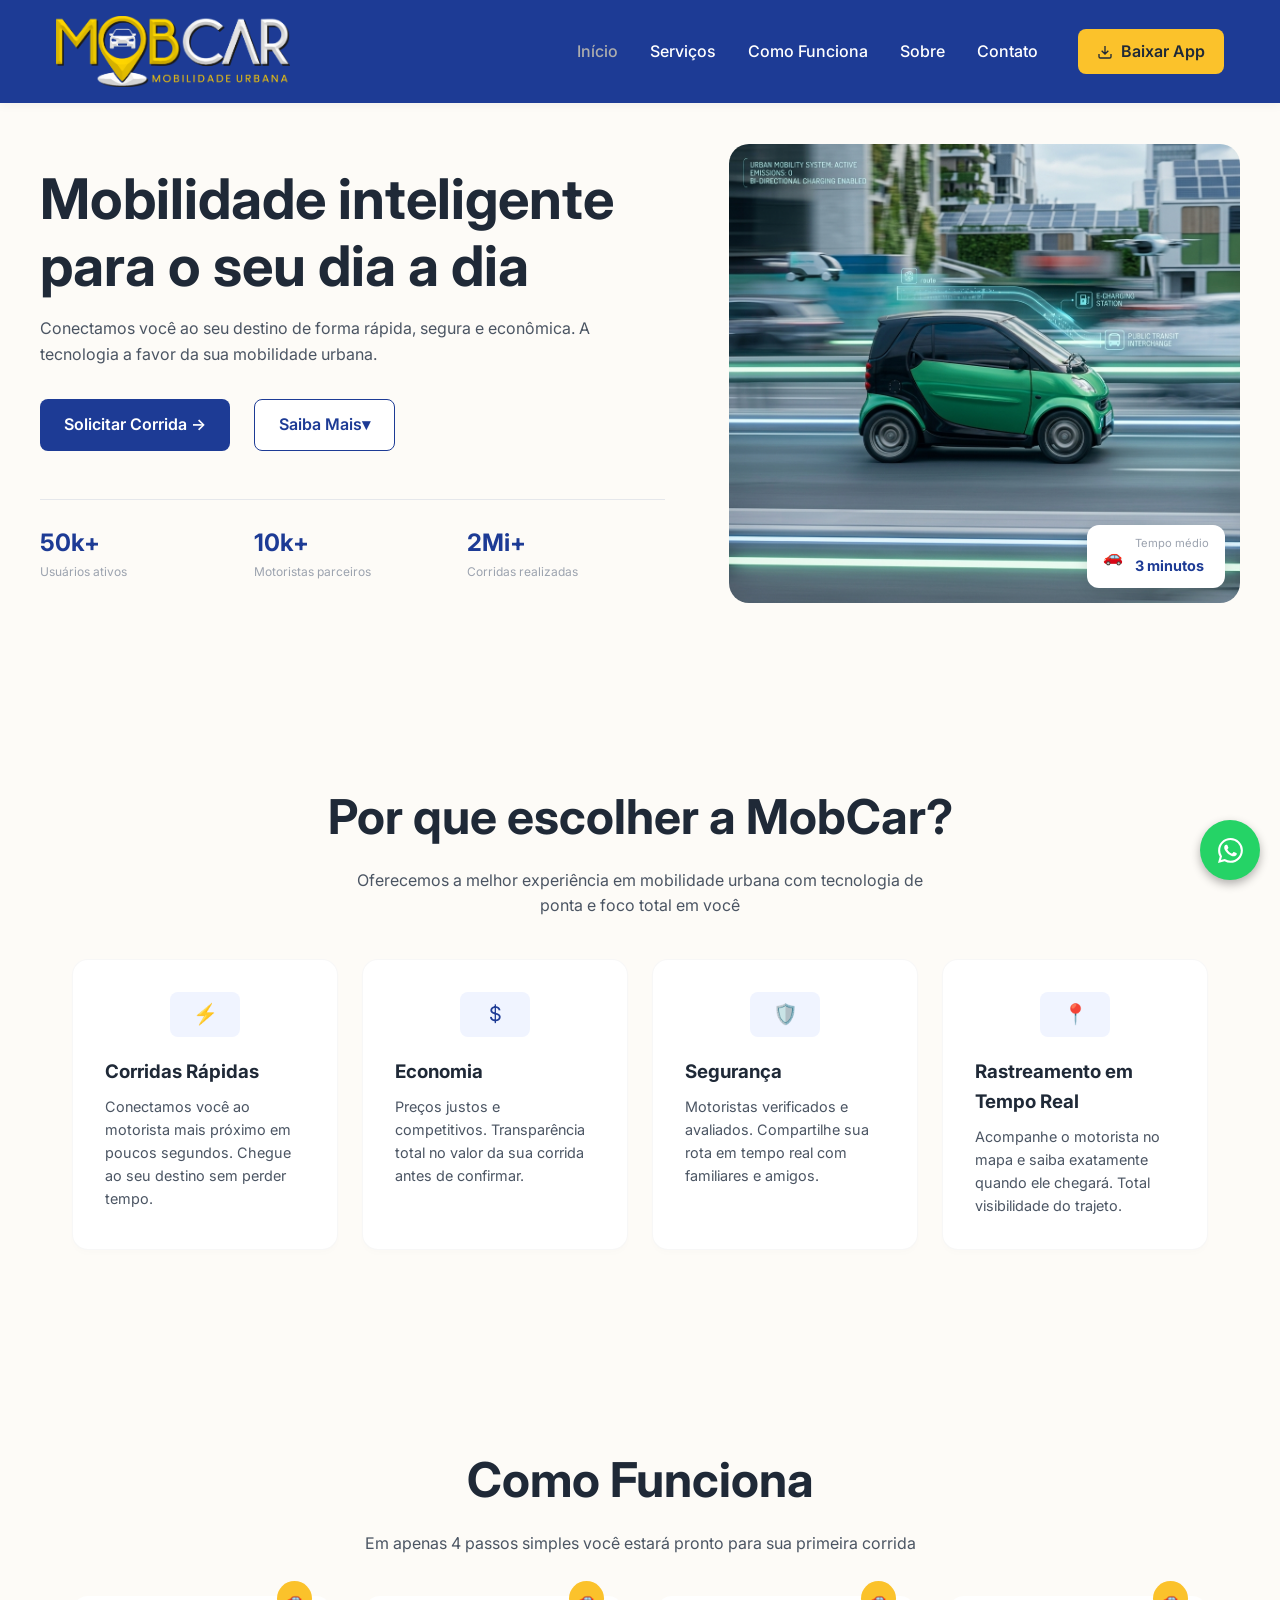
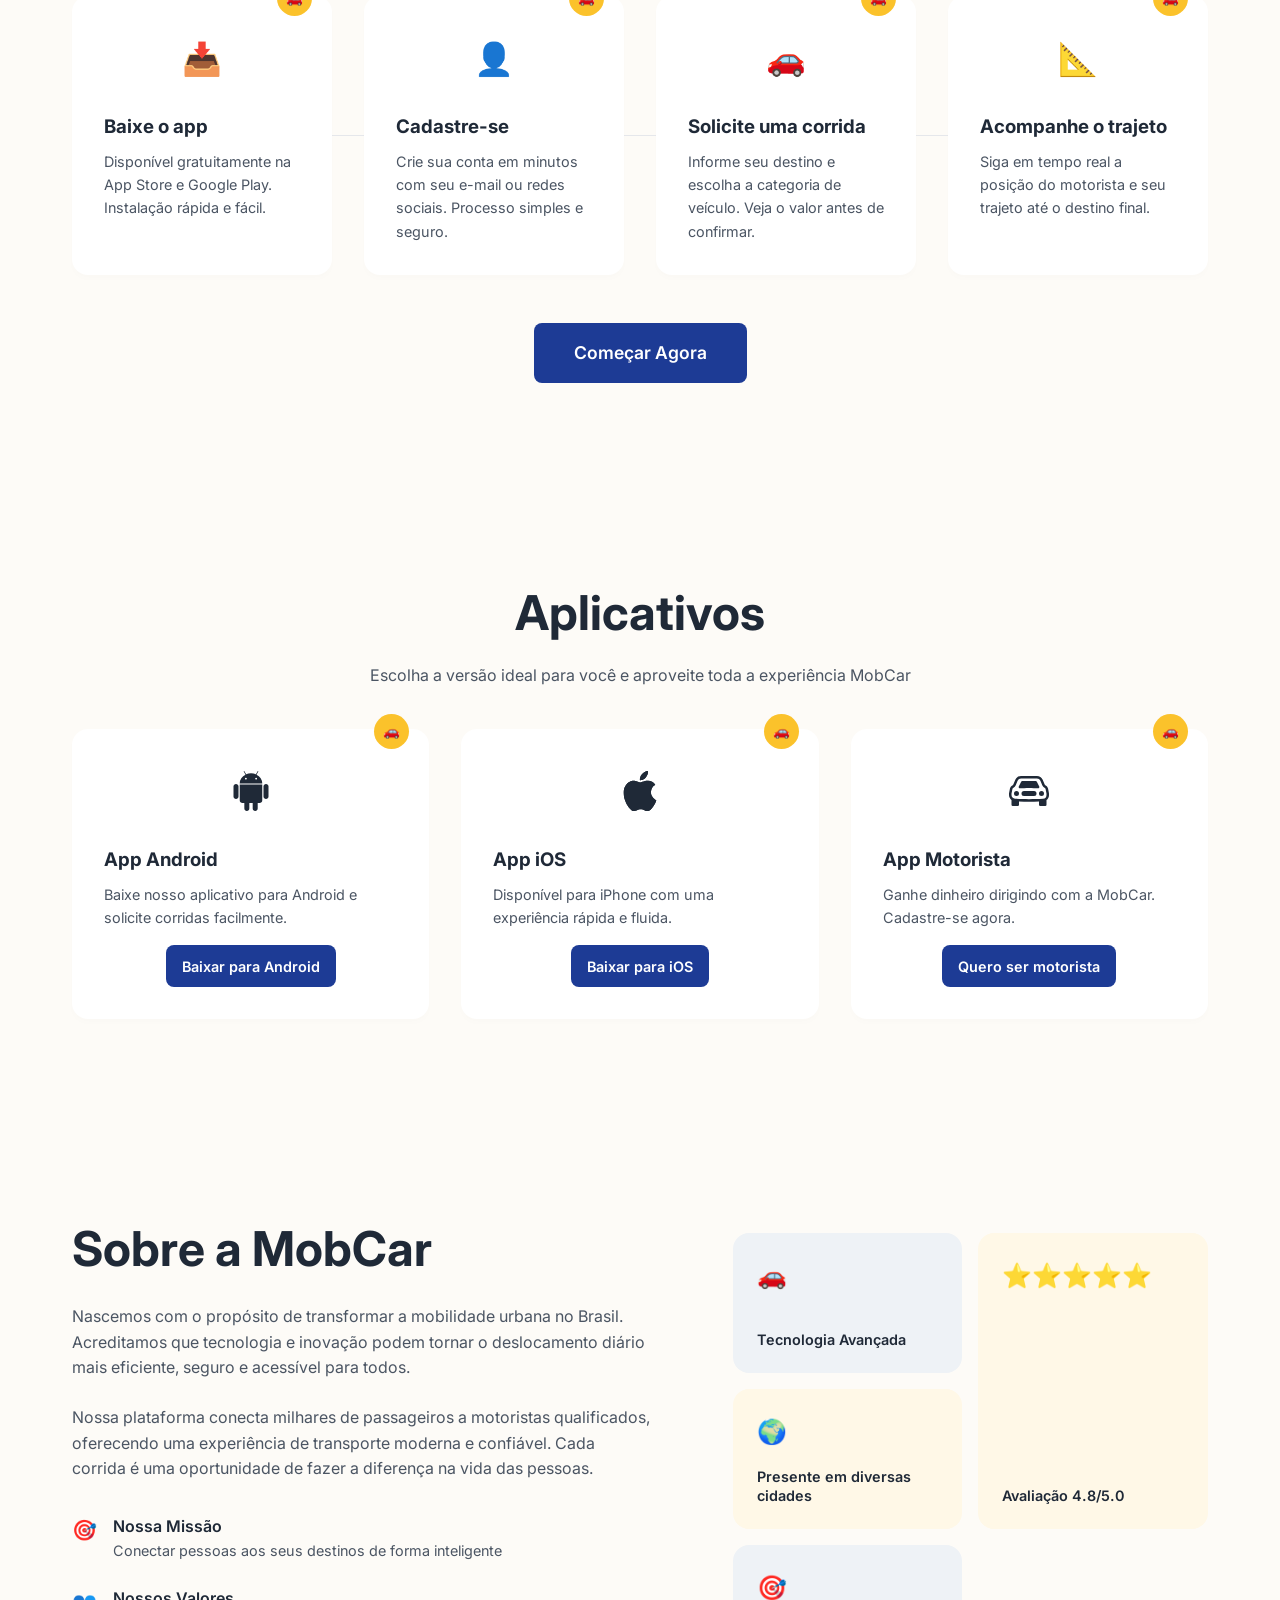
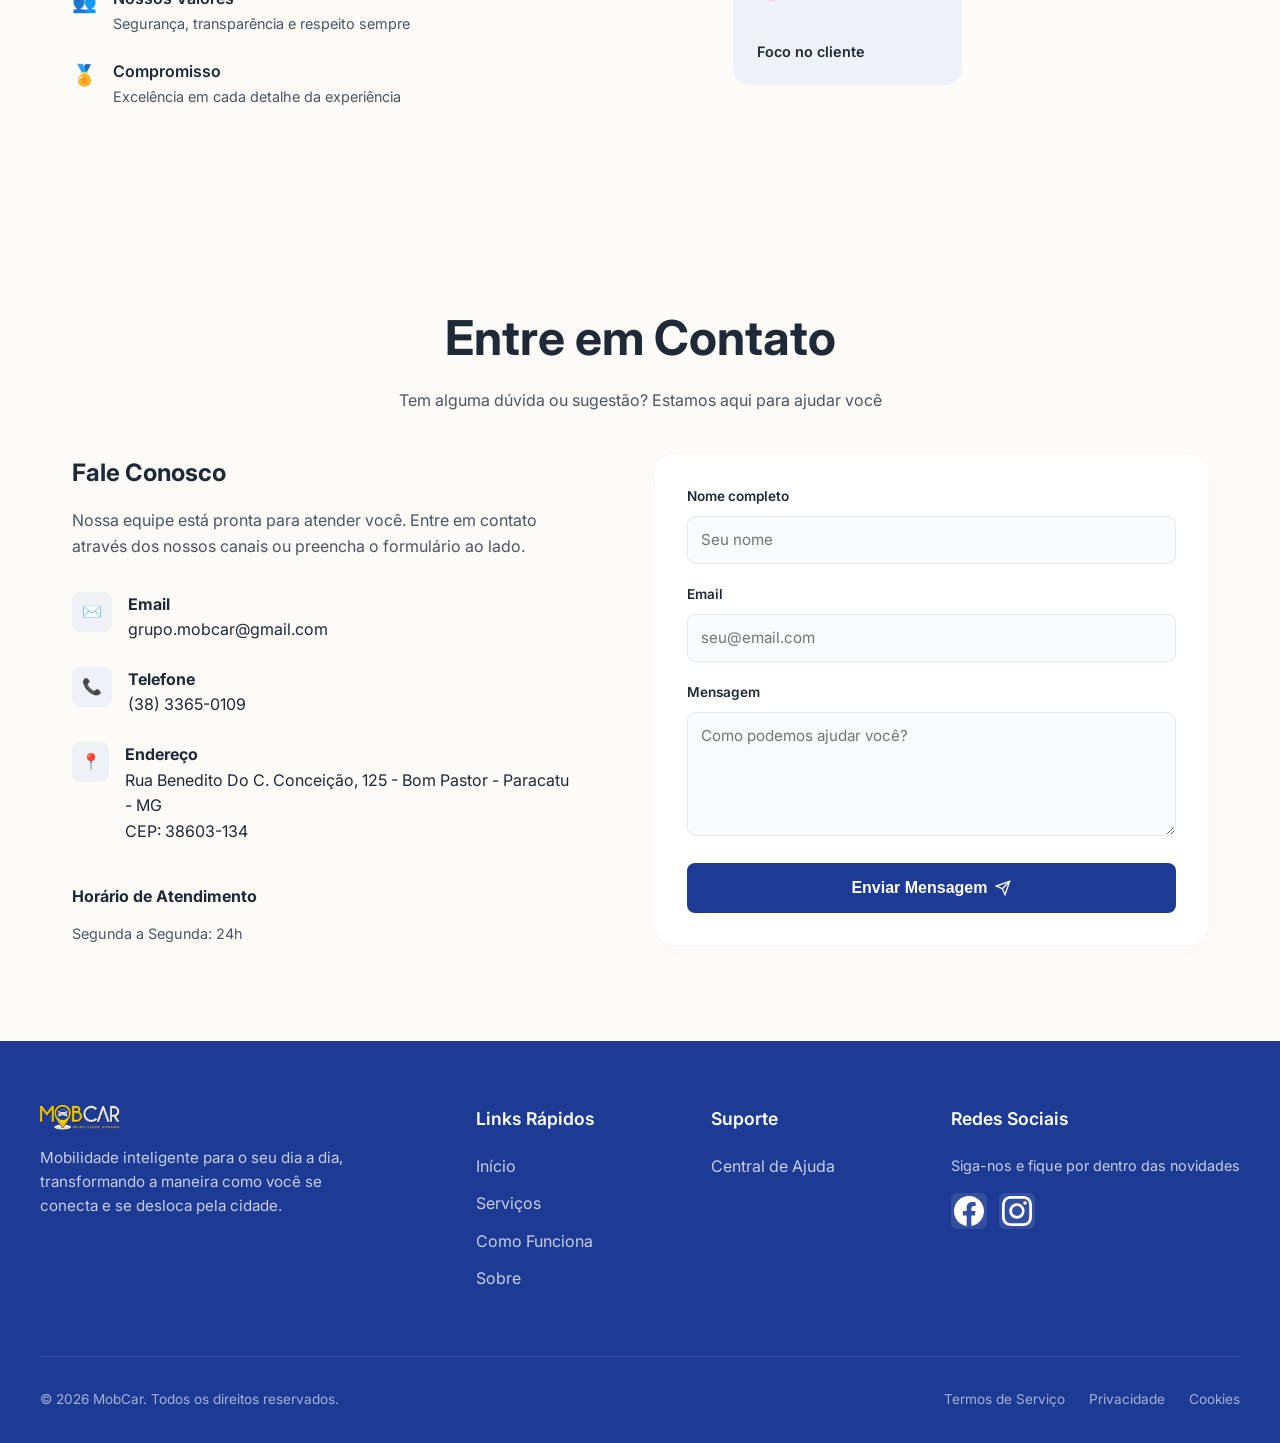
==== index.html @ 493b6944 "Atualização do site" ====
<!DOCTYPE html>
<html lang="pt-BR">
<head>
    <meta charset="UTF-8">
    <meta name="viewport" content="width=device-width, initial-scale=1.0">
    <title>MobCar - Mobilidade Inteligente</title>
    <link rel="preconnect" href="https://fonts.googleapis.com">
    <link rel="preconnect" href="https://fonts.gstatic.com" crossorigin>
    <link href="https://fonts.googleapis.com/css2?family=Inter:wght@400;500;600;700&display=swap" rel="stylesheet">
    <link rel="stylesheet" href="css/style.css">
</head>
<body>

    <header class="cabecalho-principal">
        <div class="container-cabecalho">
            <div class="logotipo">
               <img class="mobcar" src="imagens/logo-mobcar.png.png" alt="logo-mobcar">
            </div>
            
            <button class="botao-menu" aria-label="Abrir menu">
                <span class="barra"></span>
                <span class="barra"></span>
                <span class="barra"></span>
            </button>

            <nav class="barra-navegacao">
                <ul class="links-navegacao">
                    <li><a href="#inicio" class="ativo">Início</a></li>
                    <li><a href="#servicos">Serviços</a></li>
                    <li><a href="#como-funciona">Como Funciona</a></li>
                    <li><a href="#sobre">Sobre</a></li>
                    <li><a href="#contato">Contato</a></li>
                </ul>
                <a href="#aplicativos" class="botao-baixar-app">
                    <svg width="16" height="16" viewBox="0 0 24 24" fill="none" stroke="currentColor" stroke-width="2"><path d="M21 15v4a2 2 0 0 1-2 2H5a2 2 0 0 1-2-2v-4M7 10l5 5 5-5M12 15V3"/></svg>
                    Baixar App
                </a>
            </nav>
        </div>
    </header>

    <main>
        <section id="inicio" class="secao-principal">
            <div class="container-principal">
                <div class="conteudo-principal">
                    <h1>Mobilidade inteligente para o seu dia a dia</h1>
                    <p>Conectamos você ao seu destino de forma rápida, segura e econômica. A tecnologia a favor da sua mobilidade urbana.</p>
                    
                    <div class="botoes-principais">
                        <a href="#aplicativos" class="botao-primario">Solicitar Corrida &rarr;</a>
                        <a href="#servicos" class="botao-secundario">Saiba Mais <span class="seta-baixo"></span></a>
                    </div>

                    <div class="estatisticas-principais">
                        <div class="item-estatistica">
                            <h3>50k+</h3>
                            <p>Usuários ativos</p>
                        </div>
                        <div class="item-estatistica">
                            <h3>10k+</h3>
                            <p>Motoristas parceiros</p>
                        </div>
                        <div class="item-estatistica">
                            <h3>2Mi+</h3>
                            <p>Corridas realizadas</p>
                        </div>
                    </div>
                </div>
                
                <div class="container-imagem-principal">
                    <img src="imagens/FotoCarro.jpg.png" alt="Carro elétrico compacto MobCar em movimento" class="imagem-principal">
                    <div class="placa-flutuante">
                        <span class="icone-placa">🚗</span>
                        <div>
                            <span class="titulo-placa">Tempo médio</span>
                            <span class="valor-placa">3 minutos</span>
                        </div>
                    </div>
                </div>
            </div>
        </section>

        <section id="servicos" class="secao-vantagens">
            <div class="cabecalho-secao">
                <h2>Por que escolher a MobCar?</h2>
                <p>Oferecemos a melhor experiência em mobilidade urbana com tecnologia de ponta e foco total em você</p>
            </div>

            <div class="grade-vantagens">
                <div class="cartao-vantagem">
                    <div class="icone-cartao icone-azul">⚡</div>
                    <h3>Corridas Rápidas</h3>
                    <p>Conectamos você ao motorista mais próximo em poucos segundos. Chegue ao seu destino sem perder tempo.</p>
                </div>
                <div class="cartao-vantagem">
                    <div class="icone-cartao icone-azul">$</div>
                    <h3>Economia</h3>
                    <p>Preços justos e competitivos. Transparência total no valor da sua corrida antes de confirmar.</p>
                </div>
                <div class="cartao-vantagem">
                    <div class="icone-cartao icone-azul">🛡️</div>
                    <h3>Segurança</h3>
                    <p>Motoristas verificados e avaliados. Compartilhe sua rota em tempo real com familiares e amigos.</p>
                </div>
                <div class="cartao-vantagem">
                    <div class="icone-cartao icone-azul">📍</div>
                    <h3>Rastreamento em Tempo Real</h3>
                    <p>Acompanhe o motorista no mapa e saiba exatamente quando ele chegará. Total visibilidade do trajeto.</p>
                </div>
            </div>
        </section>

        <section id="como-funciona" class="secao-passoapasso">
            <div class="cabecalho-secao">
                <h2>Como Funciona</h2>
                <p>Em apenas 4 passos simples você estará pronto para sua primeira corrida</p>
            </div>

            <div class="linha-passos">
                <div class="cartao-passo" data-step="01">
                    <div class="icone-passo">📥</div>
                    <h3>Baixe o app</h3>
                    <p>Disponível gratuitamente na App Store e Google Play. Instalação rápida e fácil.</p>
                </div>
                <div class="cartao-passo" data-step="02">
                    <div class="icone-passo">👤</div>
                    <h3>Cadastre-se</h3>
                    <p>Crie sua conta em minutos com seu e-mail ou redes sociais. Processo simples e seguro.</p>
                </div>
                <div class="cartao-passo" data-step="03">
                    <div class="icone-passo">🚗</div>
                    <h3>Solicite uma corrida</h3>
                    <p>Informe seu destino e escolha a categoria de veículo. Veja o valor antes de confirmar.</p>
                </div>
                <div class="cartao-passo" data-step="04">
                    <div class="icone-passo">📐</div>
                    <h3>Acompanhe o trajeto</h3>
                    <p>Siga em tempo real a posição do motorista e seu trajeto até o destino final.</p>
                </div>
            </div>

            <div class="central-cta">
                <a href="#aplicativos" class="botao-primario cta-grande">Começar Agora</a>
            </div>
        </section>


    <section id="aplicativos" class="secao-passoapasso">
    
        <div class="cabecalho-secao">
           <h2>Aplicativos</h2>
           <p>Escolha a versão ideal para você e aproveite toda a experiência MobCar</p>
        </div>

        <div class="linha-passos">
         <div class="cartao-passo" data-step="01">
           <div class="icone-passo"><svg xmlns="http://www.w3.org/2000/svg" width="40" height="40" fill="currentColor" class="bi bi-android2" viewBox="0 0 16 16">
           <path d="m10.213 1.471.691-1.26q.069-.124-.048-.192-.128-.057-.195.058l-.7 1.27A4.8 4.8 0 0 0 8.005.941q-1.032 0-1.956.404l-.7-1.27Q5.281-.037 5.154.02q-.117.069-.049.193l.691 1.259a4.25 4.25 0 0 0-1.673 1.476A3.7 3.7 0 0 0 3.5 5.02h9q0-1.125-.623-2.072a4.27 4.27 0 0 0-1.664-1.476ZM6.22 3.303a.37.37 0 0 1-.267.11.35.35 0 0 1-.263-.11.37.37 0 0 1-.107-.264.37.37 0 0 1 .107-.265.35.35 0 0 1 .263-.11q.155 0 .267.11a.36.36 0 0 1 .112.265.36.36 0 0 1-.112.264m4.101 0a.35.35 0 0 1-.262.11.37.37 0 0 1-.268-.11.36.36 0 0 1-.112-.264q0-.154.112-.265a.37.37 0 0 1 .268-.11q.155 0 .262.11a.37.37 0 0 1 .107.265q0 .153-.107.264M3.5 11.77q0 .441.311.75.311.306.76.307h.758l.01 2.182q0 .414.292.703a.96.96 0 0 0 .7.288.97.97 0 0 0 .71-.288.95.95 0 0 0 .292-.703v-2.182h1.343v2.182q0 .414.292.703a.97.97 0 0 0 .71.288.97.97 0 0 0 .71-.288.95.95 0 0 0 .292-.703v-2.182h.76q.436 0 .749-.308.31-.307.311-.75V5.365h-9zm10.495-6.587a.98.98 0 0 0-.702.278.9.9 0 0 0-.293.685v4.063q0 .406.293.69a.97.97 0 0 0 .702.284q.42 0 .712-.284a.92.92 0 0 0 .293-.69V6.146a.9.9 0 0 0-.293-.685 1 1 0 0 0-.712-.278m-12.702.283a1 1 0 0 1 .712-.283q.41 0 .702.283a.9.9 0 0 1 .293.68v4.063a.93.93 0 0 1-.288.69.97.97 0 0 1-.707.284 1 1 0 0 1-.712-.284.92.92 0 0 1-.293-.69V6.146q0-.396.293-.68"/>
           </svg></div>
           <h3>App Android</h3>
           <p>Baixe nosso aplicativo para Android e solicite corridas facilmente.</p>
           <a href="https://play.google.com/store/apps/details?id=br.com.paracatumobi.passenger.drivermachine&pcampaignid=web_share"  class="botao-app" target="_blank">Baixar para Android</a>
         </div>

         <div class="cartao-passo" data-step="02">
           <div class="icone-passo"><svg xmlns="http://www.w3.org/2000/svg" width="40" height="40" fill="currentColor" class="bi bi-apple" viewBox="0 0 16 16">
           <path d="M11.182.008C11.148-.03 9.923.023 8.857 1.18c-1.066 1.156-.902 2.482-.878 2.516s1.52.087 2.475-1.258.762-2.391.728-2.43m3.314 11.733c-.048-.096-2.325-1.234-2.113-3.422s1.675-2.789 1.698-2.854-.597-.79-1.254-1.157a3.7 3.7 0 0 0-1.563-.434c-.108-.003-.483-.095-1.254.116-.508.139-1.653.589-1.968.607-.316.018-1.256-.522-2.267-.665-.647-.125-1.333.131-1.824.328-.49.196-1.422.754-2.074 2.237-.652 1.482-.311 3.83-.067 4.56s.625 1.924 1.273 2.796c.576.984 1.34 1.667 1.659 1.899s1.219.386 1.843.067c.502-.308 1.408-.485 1.766-.472.357.013 1.061.154 1.782.539.571.197 1.111.115 1.652-.105.541-.221 1.324-1.059 2.238-2.758q.52-1.185.473-1.282"/>
           <path d="M11.182.008C11.148-.03 9.923.023 8.857 1.18c-1.066 1.156-.902 2.482-.878 2.516s1.52.087 2.475-1.258.762-2.391.728-2.43m3.314 11.733c-.048-.096-2.325-1.234-2.113-3.422s1.675-2.789 1.698-2.854-.597-.79-1.254-1.157a3.7 3.7 0 0 0-1.563-.434c-.108-.003-.483-.095-1.254.116-.508.139-1.653.589-1.968.607-.316.018-1.256-.522-2.267-.665-.647-.125-1.333.131-1.824.328-.49.196-1.422.754-2.074 2.237-.652 1.482-.311 3.83-.067 4.56s.625 1.924 1.273 2.796c.576.984 1.34 1.667 1.659 1.899s1.219.386 1.843.067c.502-.308 1.408-.485 1.766-.472.357.013 1.061.154 1.782.539.571.197 1.111.115 1.652-.105.541-.221 1.324-1.059 2.238-2.758q.52-1.185.473-1.282"/>
           </svg></div>
           <h3>App iOS</h3>
           <p>Disponível para iPhone com uma experiência rápida e fluida.</p>
           <a href="https://apps.apple.com/br/app/mobcar-passageiro/id1669278297" class="botao-app" target="_blank">Baixar para iOS</a>
         </div>

         <div class="cartao-passo" data-step="03">
            <div class="icone-passo"><svg xmlns="http://www.w3.org/2000/svg" width="40" height="40" fill="currentColor" class="bi bi-car-front" viewBox="0 0 16 16">
  <path d="M4 9a1 1 0 1 1-2 0 1 1 0 0 1 2 0m10 0a1 1 0 1 1-2 0 1 1 0 0 1 2 0M6 8a1 1 0 0 0 0 2h4a1 1 0 1 0 0-2zM4.862 4.276 3.906 6.19a.51.51 0 0 0 .497.731c.91-.073 2.35-.17 3.597-.17s2.688.097 3.597.17a.51.51 0 0 0 .497-.731l-.956-1.913A.5.5 0 0 0 10.691 4H5.309a.5.5 0 0 0-.447.276"/>
  <path d="M2.52 3.515A2.5 2.5 0 0 1 4.82 2h6.362c1 0 1.904.596 2.298 1.515l.792 1.848c.075.175.21.319.38.404.5.25.855.715.965 1.262l.335 1.679q.05.242.049.49v.413c0 .814-.39 1.543-1 1.997V13.5a.5.5 0 0 1-.5.5h-2a.5.5 0 0 1-.5-.5v-1.338c-1.292.048-2.745.088-4 .088s-2.708-.04-4-.088V13.5a.5.5 0 0 1-.5.5h-2a.5.5 0 0 1-.5-.5v-1.892c-.61-.454-1-1.183-1-1.997v-.413a2.5 2.5 0 0 1 .049-.49l.335-1.68c.11-.546.465-1.012.964-1.261a.8.8 0 0 0 .381-.404l.792-1.848ZM4.82 3a1.5 1.5 0 0 0-1.379.91l-.792 1.847a1.8 1.8 0 0 1-.853.904.8.8 0 0 0-.43.564L1.03 8.904a1.5 1.5 0 0 0-.03.294v.413c0 .796.62 1.448 1.408 1.484 1.555.07 3.786.155 5.592.155s4.037-.084 5.592-.155A1.48 1.48 0 0 0 15 9.611v-.413q0-.148-.03-.294l-.335-1.68a.8.8 0 0 0-.43-.563 1.8 1.8 0 0 1-.853-.904l-.792-1.848A1.5 1.5 0 0 0 11.18 3z"/>
</svg></div>
            <h3>App Motorista</h3>
            <p>Ganhe dinheiro dirigindo com a MobCar. Cadastre-se agora.</p>
            <a href="https://play.google.com/store/apps/details?id=br.com.paracatumobi.taxi.drivermachine&pcampaignid=web_share" class="botao-app" target="_blank">Quero ser motorista</a>
         </div>
        </div>
    </section>


        <section id="sobre" class="secao-sobre">
            <div class="container-sobre">
                <div class="conteudo-sobre">
                    <h2>Sobre a MobCar</h2>
                    <p>Nascemos com o propósito de transformar a mobilidade urbana no Brasil. Acreditamos que tecnologia e inovação podem tornar o deslocamento diário mais eficiente, seguro e acessível para todos.</p>
                    <p>Nossa plataforma conecta milhares de passageiros a motoristas qualificados, oferecendo uma experiência de transporte moderna e confiável. Cada corrida é uma oportunidade de fazer a diferença na vida das pessoas.</p>
                    
                    <div class="pilares-sobre">
                        <div class="item-pilar">
                            <span class="icone-pilar">🎯</span>
                            <div>
                                <h4>Nossa Missão</h4>
                                <p>Conectar pessoas aos seus destinos de forma inteligente</p>
                            </div>
                        </div>
                        <div class="item-pilar">
                            <span class="icone-pilar">👥</span>
                            <div>
                                <h4>Nossos Valores</h4>
                                <p>Segurança, transparência e respeito sempre</p>
                            </div>
                        </div>
                        <div class="item-pilar">
                            <span class="icone-pilar">🏅</span>
                            <div>
                                <h4>Compromisso</h4>
                                <p>Excelência em cada detalhe da experiência</p>
                            </div>
                        </div>
                    </div>
                </div>

                <div class="grade-bento-sobre">
                    <div class="caixa-bento caixa-cinza">
                        <span class="emoji-bento">🚗</span>
                        <p>Tecnologia Avançada</p>
                    </div>
                    <div class="caixa-bento caixa-amarela caixa-alta">
                        <span class="emoji-bento">⭐⭐⭐⭐⭐</span>
                        <p>Avaliação 4.8/5.0</p>
                    </div>
                    <div class="caixa-bento caixa-amarela">
                        <span class="emoji-bento">🌍</span>
                        <p>Presente em diversas cidades</p>
                    </div>
                    <div class="caixa-bento caixa-cinza">
                        <span class="emoji-bento">🎯</span>
                        <p>Foco no cliente</p>
                    </div>
                </div>
            </div>
        </section>

        <section id="contato" class="secao-contato">
            <div class="cabecalho-secao">
                <h2>Entre em Contato</h2>
                <p>Tem alguma dúvida ou sugestão? Estamos aqui para ajudar você</p>
            </div>

            <div class="container-contato">
                <div class="informacoes-contato">
                    <h3>Fale Conosco</h3>
                    <p>Nossa equipe está pronta para atender você. Entre em contato através dos nossos canais ou preencha o formulário ao lado.</p>
                    
                    <ul class="lista-contato">
                        <li>
                            <span class="caixa-icone-contato">✉️</span>
                            <div>
                                <strong>Email</strong>
                                <p>grupo.mobcar@gmail.com</p>
                            </div>
                        </li>
                        <li>
                            <span class="caixa-icone-contato">📞</span>
                            <div>
                                <strong>Telefone</strong>
                                <p>(38) 3365-0109</p>
                            </div>
                        </li>
                        <li>
                            <span class="caixa-icone-contato">📍</span>
                            <div>
                                <strong>Endereço</strong>
                                <p>Rua Benedito Do C. Conceição, 125 - Bom Pastor - Paracatu - MG <br>CEP: 38603-134</p>
                            </div>
                        </li>
                    </ul>

                    <div class="caixa-horario">
                        <h4>Horário de Atendimento</h4>
                        <p>Segunda a Segunda: 24h</p>
                    </div>
                </div>

                <section class="container-formulario-contato">
                    <form target="_blank" id="mobcar-form" class="formulario-contato"
                     action="https://formsubmit.co/matheusfonsecati.s@gmail.com"
                     method="POST">

                        <div class="grupo-formulario">
                            <label for="name">Nome completo</label>
                            <input type="text" id="name" placeholder="Seu nome" required>
                        </div>
                        <div class="grupo-formulario">
                            <label for="email">Email</label>
                            <input type="email" id="email" placeholder="seu@email.com" required>
                        </div>
                        <div class="grupo-formulario">
                            <label for="message">Mensagem</label>
                            <textarea id="message" rows="5" placeholder="Como podemos ajudar você?" required></textarea>
                        </div>
                        <button type="submit" class="botao-enviar">
                            Enviar Mensagem 
                            <svg width="16" height="16" viewBox="0 0 24 24" fill="none" stroke="currentColor" stroke-width="2"><line x1="22" y1="2" x2="11" y2="13"/><polygon points="22 2 15 22 11 13 2 9 22 2"/></svg>
                        </button>
                    </form>
                </section>
            </div>
             <section> 
                <a href="https://wa.me/553833650109"
                   class="whatsapp-float"
                   target="_blank"
                   aria-label="Falar no WhatsApp">
                  <svg xmlns="http://www.w3.org/2000/svg" width="25" height="25" fill="currentColor" class="bi bi-whatsapp" viewBox="0 0 16 16">
                  <path d="M13.601 2.326A7.85 7.85 0 0 0 7.994 0C3.627 0 .068 3.558.064 7.926c0 1.399.366 2.76 1.057 3.965L0 16l4.204-1.102a7.9 7.9 0 0 0 3.79.965h.004c4.368 0 7.926-3.558 7.93-7.93A7.9 7.9 0 0 0 13.6 2.326zM7.994 14.521a6.6 6.6 0 0 1-3.356-.92l-.24-.144-2.494.654.666-2.433-.156-.251a6.56 6.56 0 0 1-1.007-3.505c0-3.626 2.957-6.584 6.591-6.584a6.56 6.56 0 0 1 4.66 1.931 6.56 6.56 0 0 1 1.928 4.66c-.004 3.639-2.961 6.592-6.592 6.592m3.615-4.934c-.197-.099-1.17-.578-1.353-.646-.182-.065-.315-.099-.445.099-.133.197-.513.646-.627.775-.114.133-.232.148-.43.05-.197-.1-.836-.308-1.592-.985-.59-.525-.985-1.175-1.103-1.372-.114-.198-.011-.304.088-.403.087-.088.197-.232.296-.346.1-.114.133-.198.198-.33.065-.134.034-.248-.015-.347-.05-.099-.445-1.076-.612-1.47-.16-.389-.323-.335-.445-.34-.114-.007-.247-.007-.38-.007a.73.73 0 0 0-.529.247c-.182.198-.691.677-.691 1.654s.71 1.916.81 2.049c.098.133 1.394 2.132 3.383 2.992.47.205.84.326 1.129.418.475.152.904.129 1.246.08.38-.058 1.171-.48 1.338-.943.164-.464.164-.86.114-.943-.049-.084-.182-.133-.38-.232"/>
                  </svg>
                </a>
            </section> 
        </section>
    </main>

    <footer class="rodape-principal">
        <div class="rodape-topo">
            <div class="marca-rodape">
                <div class="logotipo-invertido">
                    <img src="imagens/logo-mobcar.png.png" alt="">
                </div>
                <p>Mobilidade inteligente para o seu dia a dia, transformando a maneira como você se conecta e se desloca pela cidade.</p>
            </div>

            <div class="coluna-links-rodape">
                <h4>Links Rápidos</h4>
                <ul>
                    <li><a href="#inicio">Início</a></li>
                    <li><a href="#servicos">Serviços</a></li>
                    <li><a href="#como-funciona">Como Funciona</a></li>
                    <li><a href="#sobre">Sobre</a></li>
                </ul>
            </div>

            <div class="coluna-links-rodape">
                <h4>Suporte</h4>
                <ul>
                    <li><a href="https://wa.me/553833650109">Central de Ajuda</a></li>
                    
                </ul>
            </div>

            <div class="rodape-redes">
                <h4>Redes Sociais</h4>
                <p>Siga-nos e fique por dentro das novidades</p>
                <div class="icones-sociais">
                    <a href="https://www.facebook.com/paracatumobi?mibextid=2JQ9oc "  aria-label="Facebook"> <svg xmlns="http://www.w3.org/2000/svg" width="30" height="30" fill="currentColor" class="bi bi-facebook" viewBox="0 0 16 16">
                    <path d="M16 8.049c0-4.446-3.582-8.05-8-8.05C3.58 0-.002 3.603-.002 8.05c0 4.017 2.926 7.347 6.75 7.951v-5.625h-2.03V8.05H6.75V6.275c0-2.017 1.195-3.131 3.022-3.131.876 0 1.791.157 1.791.157v1.98h-1.009c-.993 0-1.303.621-1.303 1.258v1.51h2.218l-.354 2.326H9.25V16c3.824-.604 6.75-3.934 6.75-7.951"/>
                    </svg></a>
                    <a href="https://www.instagram.com/mobcar_/" target="_blank" aria-label="Instagram"> <svg xmlns="http://www.w3.org/2000/svg" width="30" height="30" fill="currentColor" class="bi bi-instagram" viewBox="0 0 16 16">
                    <path d="M8 0C5.829 0 5.556.01 4.703.048 3.85.088 3.269.222 2.76.42a3.9 3.9 0 0 0-1.417.923A3.9 3.9 0 0 0 .42 2.76C.222 3.268.087 3.85.048 4.7.01 5.555 0 5.827 0 8.001c0 2.172.01 2.444.048 3.297.04.852.174 1.433.372 1.942.205.526.478.972.923 1.417.444.445.89.719 1.416.923.51.198 1.09.333 1.942.372C5.555 15.99 5.827 16 8 16s2.444-.01 3.298-.048c.851-.04 1.434-.174 1.943-.372a3.9 3.9 0 0 0 1.416-.923c.445-.445.718-.891.923-1.417.197-.509.332-1.09.372-1.942C15.99 10.445 16 10.173 16 8s-.01-2.445-.048-3.299c-.04-.851-.175-1.433-.372-1.941a3.9 3.9 0 0 0-.923-1.417A3.9 3.9 0 0 0 13.24.42c-.51-.198-1.092-.333-1.943-.372C10.443.01 10.172 0 7.998 0zm-.717 1.442h.718c2.136 0 2.389.007 3.232.046.78.035 1.204.166 1.486.275.373.145.64.319.92.599s.453.546.598.92c.11.281.24.705.275 1.485.039.843.047 1.096.047 3.231s-.008 2.389-.047 3.232c-.035.78-.166 1.203-.275 1.485a2.5 2.5 0 0 1-.599.919c-.28.28-.546.453-.92.598-.28.11-.704.24-1.485.276-.843.038-1.096.047-3.232.047s-2.39-.009-3.233-.047c-.78-.036-1.203-.166-1.485-.276a2.5 2.5 0 0 1-.92-.598 2.5 2.5 0 0 1-.6-.92c-.109-.281-.24-.705-.275-1.485-.038-.843-.046-1.096-.046-3.233s.008-2.388.046-3.231c.036-.78.166-1.204.276-1.486.145-.373.319-.64.599-.92s.546-.453.92-.598c.282-.11.705-.24 1.485-.276.738-.034 1.024-.044 2.515-.045zm4.988 1.328a.96.96 0 1 0 0 1.92.96.96 0 0 0 0-1.92m-4.27 1.122a4.109 4.109 0 1 0 0 8.217 4.109 4.109 0 0 0 0-8.217m0 1.441a2.667 2.667 0 1 1 0 5.334 2.667 2.667 0 0 1 0-5.334"/>
                    </svg></a>
                </div>
            </div>
        </div>

        <div class="rodape-baixo">
            <p>&copy; 2026 MobCar. Todos os direitos reservados.</p>
            <div class="legal-rodape">
                <a href="#">Termos de Serviço</a>
                <a href="#">Privacidade</a>
                <a href="#">Cookies</a>
            </div>
        </div>
    </footer>

    <script src="js/script.js"></script>
</body>
</html>
---- css/style.css ----
:root {
    --primary-blue: #1d3b95;
    --primary-hover: #152c73;
    --accent-yellow: #fbc22b;
    --accent-hover: #e0ab1f;
    --bg-light: #fdfbf7;
    --bg-card: #ffffff;
    --text-main: #1f2937;
    --text-muted: #4b5563;
    --text-light: #9ca3af;
    --border-color: #e5e7eb;
    --font-stack: 'Inter', sans-serif;
    --transition-fast: 0.2s ease;
}

* {
    margin: 0;
    padding: 0;
    box-sizing: border-box;
}

html {
    scroll-behavior: smooth;
    font-size: 17px;
}

body {
    font-family: var(--font-stack);
    background-color: var(--bg-light);
    color: var(--text-main);
    line-height: 1.6;
    overflow-x: hidden;
}

a {
    text-decoration: none;
    color: inherit;
    transition: var(--transition-fast);
}

ul {
    list-style: none;
}

img {
    max-width: 100%;
    height: auto;
    display: block;
}


.botao-primario {
    display: inline-flex;
    align-items: center;
    justify-content: center;
    background-color: var(--primary-blue);
    color: #ffffff;
    padding: 0.75rem 1.5rem;
    border-radius: 8px;
    font-weight: 600;
    border: none;
    cursor: pointer;
}

.botao-primario:hover {
    background-color: var(--primary-hover);
}

.botao-secundario {
    display: inline-flex;
    align-items: center;
    justify-content: center;
    background-color: #ffffff;
    color: var(--primary-blue);
    padding: 0.75rem 1.5rem;
    border-radius: 8px;
    font-weight: 600;
    border: 1px solid var(--primary-blue);
}

.botao-secundario:hover {
    background-color: #f3f4f6;
}

.cabecalho-secao {
    text-align: center;
    margin-bottom: 2.5rem;
    padding: 0 1rem;
}

.cabecalho-secao h2 {
    font-size: 3.0rem;
    color: var(--text-main);
    margin-bottom: 0.75rem;
    font-weight: 700;
}

.cabecalho-secao p {
    color: var(--text-muted);
    max-width: 600px;
    margin: 0 auto;
}


.cabecalho-principal {
    position: fixed;
    top: 0;
    left: 0;
    width: 100%;
    background-color: var(--primary-blue);
    box-shadow: 0 2px 10px rgba(0,0,0,0.05);
    z-index: 1000;

}

.container-cabecalho {
    display: flex;
    justify-content: space-between;
    align-items: center;
    padding: 1rem;
    max-width: 1200px;
    margin: 0 auto;
}

.logotipo {
    display: flex;
    align-items: center;
    gap: 0.5rem;
    width: 20%;
}


.botao-menu {
    display: flex;
    flex-direction: column;
    gap: 5px;
    background: none;
    border: none;
    cursor: pointer;
}

.botao-menu .barra {
    width: 25px;
    height: 3px;
    background-color: var(--bg-light);
    border-radius: 2px;
    transition: var(--transition-fast);
}

.botao-app {
    display: flex;
    width: fit-content;
    justify-content: center;
    align-items: center;
    margin: 1rem auto 0;
    padding: 0.6rem 1rem;
    background-color: var(--primary-blue);
    color: #fff;
    border-radius: 8px;
    font-size: 0.9rem;
    font-weight: 600;
}

.botao-app:hover {
    background-color: var(--primary-hover);
}


.barra-navegacao {
    position: absolute;
    top: 100%;
    left: 0;
    width: 100%;
    background-color:var(--primary-blue);
    display: none;
    flex-direction: column;
    padding: 1.5rem;
    box-shadow: 0 4px 10px rgba(0,0,0,0.05);
    border-top: 1px solid var(--border-color);
}

.barra-navegacao.ativa {
    display: flex;
}

.links-navegacao {
    display: flex;
    flex-direction: column;
    gap: 1.25rem;
    margin-bottom: 1.5rem;
}

.links-navegacao a {
    font-weight: 500;
    color: rgb(255, 255, 255);
}

.links-navegacao a:hover, .links-navegacao a.ativo {
    color: rgb(173, 173, 173);
}

.botao-baixar-app {
    display: inline-flex;
    align-items: center;
    justify-content: center;
    gap: 0.5rem;
    background-color: var(--accent-yellow);
    color: var(--text-main);
    padding: 0.6rem 1.2rem;
    border-radius: 8px;
    font-weight: 600;
}

.botao-baixar-app:hover {
    background-color: var(--accent-hover);
}


.secao-principal {
    padding: 7rem 1rem 3rem 1rem;
}

.conteudo-principal h1 {
    font-size: 2.2rem;
    line-height: 1.2;
    color: var(--text-main);
    margin-bottom: 1rem;
}

.conteudo-principal p {
    color: var(--text-muted);
    margin-bottom: 2rem;
    font-size: 1rem;
}

.botoes-principais {
    display: flex;
    flex-direction: column;
    gap: 1rem;
    margin-bottom: 3rem;
}

.seta-baixo::after {
    content: ' ▾';
}

.estatisticas-principais {
    display: grid;
    grid-template-columns: repeat(3, 1fr);
    gap: 1rem;
    border-top: 1px solid var(--border-color);
    padding-top: 1.5rem;
}

.item-estatistica h3 {
    font-size: 1.5rem;
    color: var(--primary-blue);
}

.item-estatistica p {
    font-size: 0.75rem;
    color: var(--text-light);
    margin-bottom: 0;
}

.container-imagem-principal {
    margin-top: 3rem;
    position: relative;
}

.imagem-principal {
    border-radius: 20px;
    width: 100%;
    object-fit: cover;
}

.placa-flutuante {
    position: absolute;
    bottom: 15px;
    right: 15px;
    background-color: #ffffff;
    padding: 0.6rem 1rem;
    border-radius: 12px;
    display: flex;
    align-items: center;
    gap: 0.75rem;
    box-shadow: 0 4px 15px rgba(0,0,0,0.1);
}

.titulo-placa {
    display: block;
    font-size: 0.7rem;
    color: var(--text-light);
}

.valor-placa {
    font-weight: 700;
    color: var(--primary-blue);
    font-size: 0.9rem;
}


.secao-vantagens {
    padding: 4rem 1rem;
}

.grade-vantagens {
    display: flex;
    flex-direction: column;
    gap: 1.5rem;
}

.cartao-vantagem {
    background-color: var(--bg-card);
    padding: 2rem;
    border-radius: 16px;
    border: 1px solid rgba(0,0,0,0.03);
    box-shadow: 0 4px 6px rgba(0,0,0,0.01);
}

.icone-cartao {
    width: 70px;
    height: 45px;
    border-radius: 8px;
    display: flex;
    align-items: center;
    justify-content: center;
    font-size: 1.25rem;
    margin-bottom: 1.25rem;
    background-color: #f0f4ff;
    color: var(--primary-blue);
    margin: 0 auto 1.25rem;
}

.cartao-vantagem h3 {
    margin-bottom: 0.5rem;
}

.cartao-vantagem p {
    color: var(--text-muted);
    font-size: 0.9rem;
}


.secao-passoapasso {
    padding: 4rem 1rem;
}

.linha-passos {
    display: flex;
    flex-direction: column;
    gap: 2rem;
}

.cartao-passo {
    background-color: var(--bg-card);
    padding: 2rem;
    border-radius: 16px;
    position: relative;
    box-shadow: 0 4px 6px rgba(0,0,0,0.01);
}

.cartao-passo::before {
    content: "🚗";
    position: absolute;
    top: -15px;
    right: 20px;
    background-color: var(--accent-yellow);
    color: var(--text-main);
    font-weight: 700;
    width: 35px;
    height: 35px;
    border-radius: 50%;
    display: flex;
    align-items: center;
    justify-content: center;
    font-size: 0.85rem;
}

.icone-passo {
    width: 60px;
    height: 60px;
    display: flex;
    align-items: center;
    justify-content: center;
    margin: 0 auto 1.5rem; /* Centraliza horizontalmente */
    font-size: 2rem;
}

.icone-passo i{
    font-size: 60px;
}

.cartao-passo h3 {
    margin-bottom: 0.5rem;
}

.cartao-passo p {
    color: var(--text-muted);
    font-size: 0.9rem;
}

.central-cta {
    text-align: center;
    margin-top: 3rem;
}

.cta-grande {
    padding: 1rem 2.5rem;
    font-size: 1.1rem;
}


.secao-sobre {
    padding: 4rem 1rem;
}

.conteudo-sobre h2 {
    font-size: 3.0rem;
    margin-bottom: 1rem;
}

.conteudo-sobre p {
    color: var(--text-muted);
    margin-bottom: 1.5rem;
}

.pilares-sobre {
    display: flex;
    flex-direction: column;
    gap: 1.5rem;
    margin-top: 2rem;
}

.item-pilar {
    display: flex;
    gap: 1rem;
}

.icone-pilar {
    font-size: 1.25rem;
}

.item-pilar h4 {
    font-weight: 600;
}

.item-pilar p {
    font-size: 0.9rem;
    margin-bottom: 0;
}


.grade-bento-sobre {
    margin-top: 3rem;
    display: grid;
    grid-template-columns: 1fr 1fr;
    gap: 1rem;
}

.caixa-bento {
    border-radius: 16px;
    padding: 1.5rem;
    display: flex;
    flex-direction: column;
    justify-content: space-between;
    min-height: 140px;
}

.caixa-bento p {
    font-weight: 600;
    font-size: 0.9rem;
    line-height: 1.3;
}

.caixa-cinza {
    background-color: #eef2f6;
}

.caixa-amarela {
    background-color: #fff8e7;
}

.emoji-bento {
    font-size: 1.5rem;
}


.secao-contato {
    padding: 4rem 1rem;
}

.informacoes-contato h3 {
    font-size: 1.5rem;
    margin-bottom: 1rem;
}

.informacoes-contato > p {
    color: var(--text-muted);
    margin-bottom: 2rem;
}

.lista-contato {
    display: flex;
    flex-direction: column;
    gap: 1.5rem;
}

.lista-contato li {
    display: flex;
    gap: 1rem;
    align-items: flex-start;
}

.caixa-icone-contato {
    background-color: #eef2f6;
    width: 40px;
    height: 40px;
    border-radius: 8px;
    display: flex;
    align-items: center;
    justify-content: center;
}

.caixa-horario {
    margin-top: 2.5rem;
    background-color: transparent;
}

.caixa-horario h4 {
    margin-bottom: 0.75rem;
}

.caixa-horario p {
    color: var(--text-muted);
    font-size: 0.9rem;
}


.container-formulario-contato {
    margin-top: 3rem;
    background-color: #ffffff;
    padding: 2rem;
    border-radius: 20px;
    box-shadow: 0 4px 20px rgba(0,0,0,0.02);
}

.grupo-formulario {
    margin-bottom: 1.25rem;
}

.grupo-formulario label {
    display: block;
    font-size: 0.85rem;
    font-weight: 600;
    margin-bottom: 0.5rem;
}

.grupo-formulario input, .grupo-formulario textarea {
    width: 100%;
    padding: 0.85rem;
    border: 1px solid var(--border-color);
    background-color: #f9fafb;
    border-radius: 8px;
    font-family: var(--font-stack);
    font-size: 0.95rem;
}

.grupo-formulario input:focus, .grupo-formulario textarea:focus {
    outline: none;
    border-color: var(--primary-blue);
    background-color: #ffffff;
}

.botao-enviar {
    width: 100%;
    background-color: var(--primary-blue);
    color: #ffffff;
    border: none;
    padding: 1rem;
    border-radius: 8px;
    font-weight: 600;
    font-size: 1rem;
    cursor: pointer;
    display: inline-flex;
    align-items: center;
    justify-content: center;
    gap: 0.5rem;
}

.botao-enviar:hover {
    background-color: var(--primary-hover);
}


.rodape-principal {
    background-color: var(--primary-blue);
    color: #ffffff;
    padding: 4rem 1rem 2rem 1rem;
}

.rodape-topo {
    display: flex;
    flex-direction: column;
    gap: 3rem;
    max-width: 1200px;
    margin: 0 auto;
}

.logotipo-invertido{
    width: 25%;
}

.marca-rodape p {
    margin-top: 1rem;
    color: rgba(255,255,255,0.75);
    font-size: 0.95rem;
}

.coluna-links-rodape h4, .rodape-redes h4 {
    font-size: 1.1rem;
    margin-bottom: 1.25rem;
    font-weight: 600;
}

.coluna-links-rodape ul {
    display: flex;
    flex-direction: column;
    gap: 0.75rem;
}

.coluna-links-rodape a {
    color: rgba(255,255,255,0.75);
}

.coluna-links-rodape a:hover {
    color: var(--accent-yellow);
}

.rodape-redes p {
    color: rgba(255,255,255,0.75);
    font-size: 0.9rem;
    margin-bottom: 1rem;
}

.icones-sociais {
    display: flex;
    gap: 0.75rem;
}

.icones-sociais a {
    width: 36px;
    height: 36px;
    background-color: rgba(255,255,255,0.1);
    border-radius: 6px;
    display: flex;
    align-items: center;
    justify-content: center;
}

.icones-sociais a:hover {
    background-color: var(--accent-yellow);
}

.rodape-baixo {
    margin-top: 4rem;
    padding-top: 2rem;
    border-top: 1px solid rgba(255,255,255,0.1);
    display: flex;
    flex-direction: column;
    gap: 1rem;
    align-items: center;
    font-size: 0.85rem;
    color: rgba(255,255,255,0.6);
    max-width: 1200px;
    margin-left: auto;
    margin-right: auto;
}

.legal-rodape {
    display: flex;
    gap: 1.5rem;
}

.legal-rodape a {
    color: rgba(255,255,255,0.6);
}

.whatsapp-float {
    position: fixed;
    bottom: 20px;
    right: 20px;
    width: 60px;
    height: 60px;
    background-color: #25D366;
    color: #fff;
    border-radius: 50%;
    display: flex;
    justify-content: center;
    align-items: center;
    font-size: 32px;
    text-decoration: none;
    box-shadow: 0 4px 10px rgba(0, 0, 0, 0.3);
    z-index: 9999;
    transition: 0.3s;
}

.whatsapp-float:hover {
    transform: scale(1.1);
    background-color: #20ba5a;
}

@media (min-width: 992px) {
    html {
        font-size: 16px;
    }


    .botao-menu {
        display: none;
    }

    .barra-navegacao {
        position: static;
        display: flex;
        flex-direction: row;
        align-items: center;
        width: auto;
        padding: 0;
        box-shadow: none;
        border: none;
        background: transparent;
        gap: 2.5rem;
    }

    .links-navegacao {
        flex-direction: row;
        gap: 2rem;
        margin-bottom: 0;
    }

    
    .secao-principal {
        padding: 9rem 2rem 5rem 2rem;
    }

    .container-principal {
        display: grid;
        grid-template-columns: 1.1fr 0.9fr;
        gap: 4rem;
        max-width: 1200px;
        margin: 0 auto;
        align-items: center;
    }

    .conteudo-principal h1 {
        font-size: 3.5rem;
    }

    .botoes-principais {
        flex-direction: row;
        gap: 1.5rem;
    }

    .container-imagem-principal {
        margin-top: 0;
    }

    /* Advantages Desktop */
    .secao-vantagens, .secao-passoapasso, .secao-sobre, .secao-contato {
        padding: 6rem 2rem;
        max-width: 1200px;
        margin: 0 auto;
    }

    .grade-vantagens {
        grid-template-columns: repeat(4, 1fr);
        display: grid;
    }

    
    .linha-passos {
        grid-template-columns: repeat(4, 1fr);
        display: grid;
        position: relative;
    }

    /* Linha horizontal conectando os cards no desktop */
    .linha-passos::before {
        content: '';
        position: absolute;
        top: 50%;
        left: 0;
        width: 100%;
        height: 1px;
        background-color: var(--border-color);
        z-index: 0;
    }

    .cartao-passo {
        z-index: 1;
    }

    
    .container-sobre {
        display: grid;
        grid-template-columns: 1.1fr 0.9fr;
        gap: 5rem;
        align-items: center;
    }

    .grade-bento-sobre {
        margin-top: 0;
    }

    .caixa-alta {
        grid-row: span 2;
        min-height: 290px;
    }

    
    .container-contato {
        display: grid;
        grid-template-columns: 1fr 1.1fr;
        gap: 5rem;
    }

    .container-formulario-contato {
        margin-top: 0;
    }

    
    .rodape-topo {
        flex-direction: row;
        justify-content: space-between;
    }

    .marca-rodape {
        max-width: 320px;
    }

    .rodape-baixo {
        flex-direction: row;
        justify-content: space-between;
    }
}
/* Ajuste específico para seção de aplicativos */
#aplicativos .linha-passos {
    display: flex;
    flex-direction: column;
    gap: 2rem;
}

@media (min-width: 992px) {
    #aplicativos .linha-passos {
        display: grid;
        grid-template-columns: repeat(3, 1fr);
    }

    #aplicativos .linha-passos::before {
        display: none; /* remove linha horizontal do "como funciona" */
    }
}
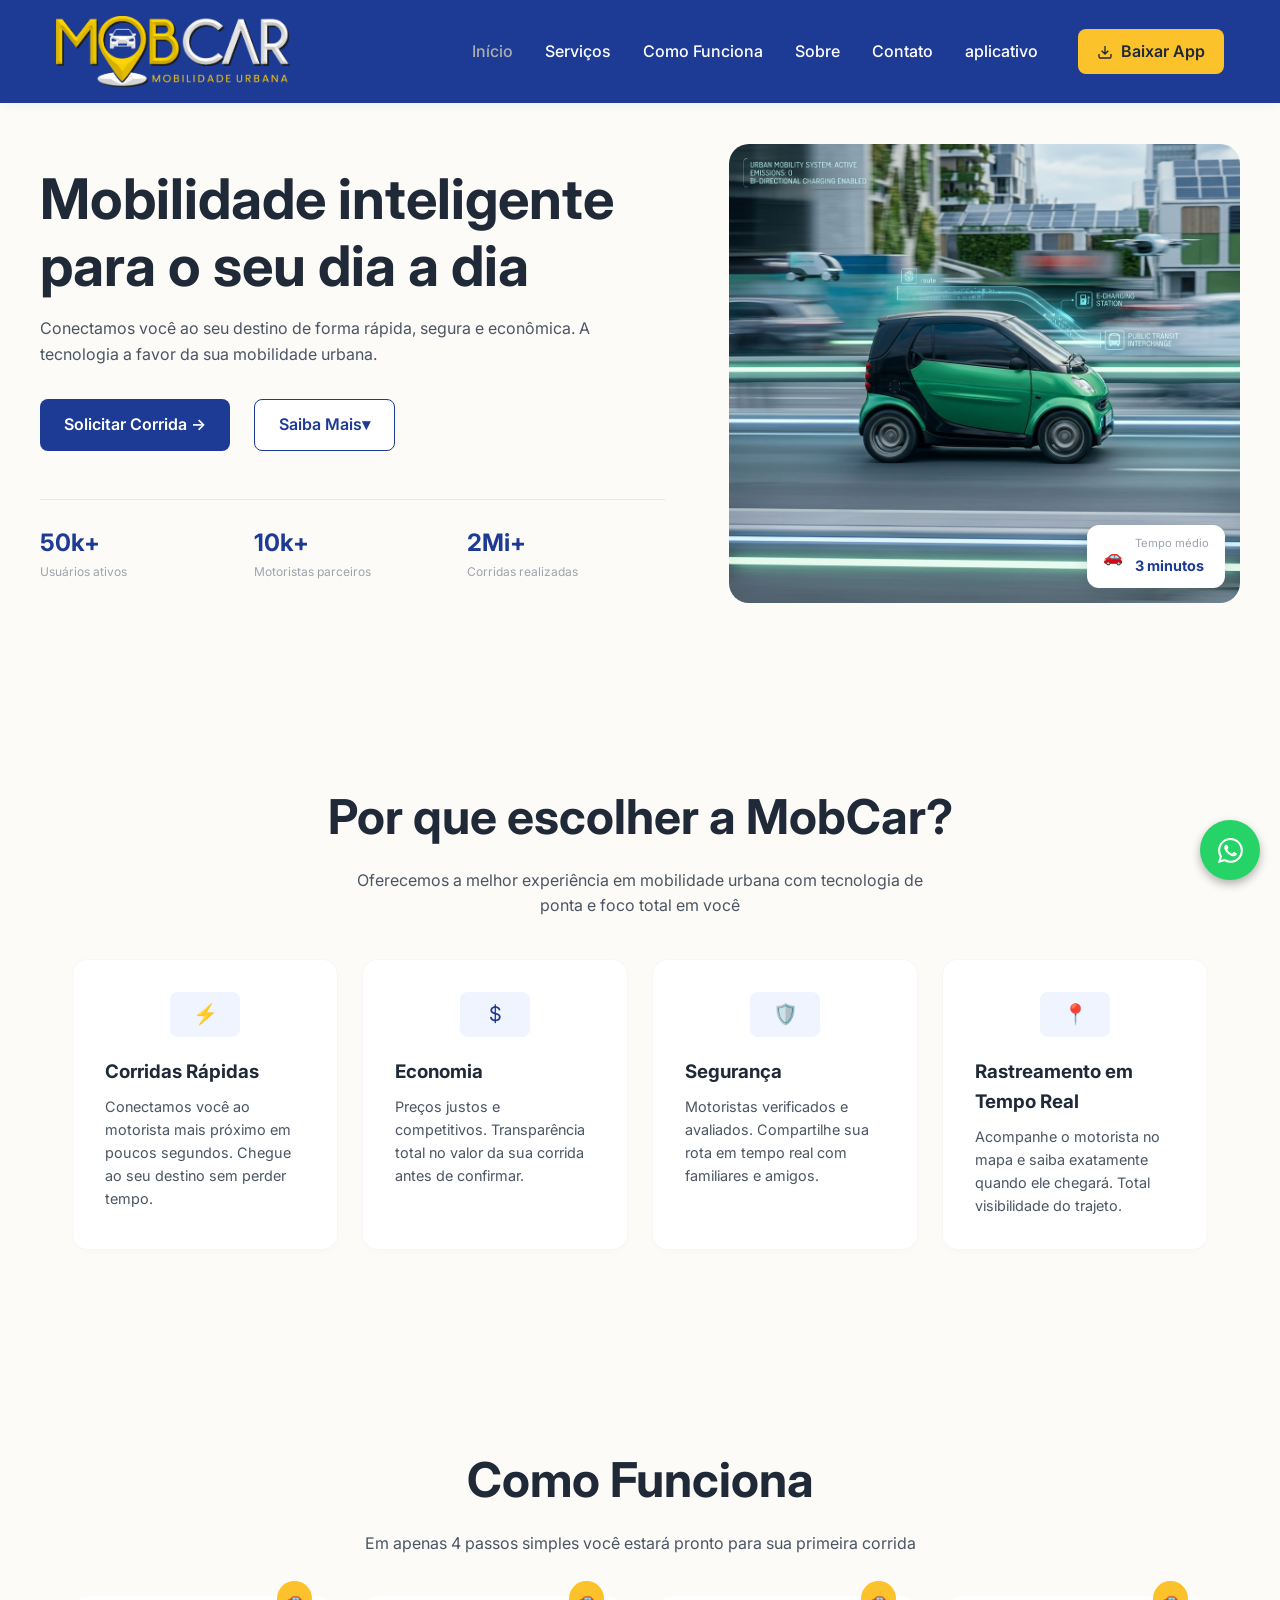
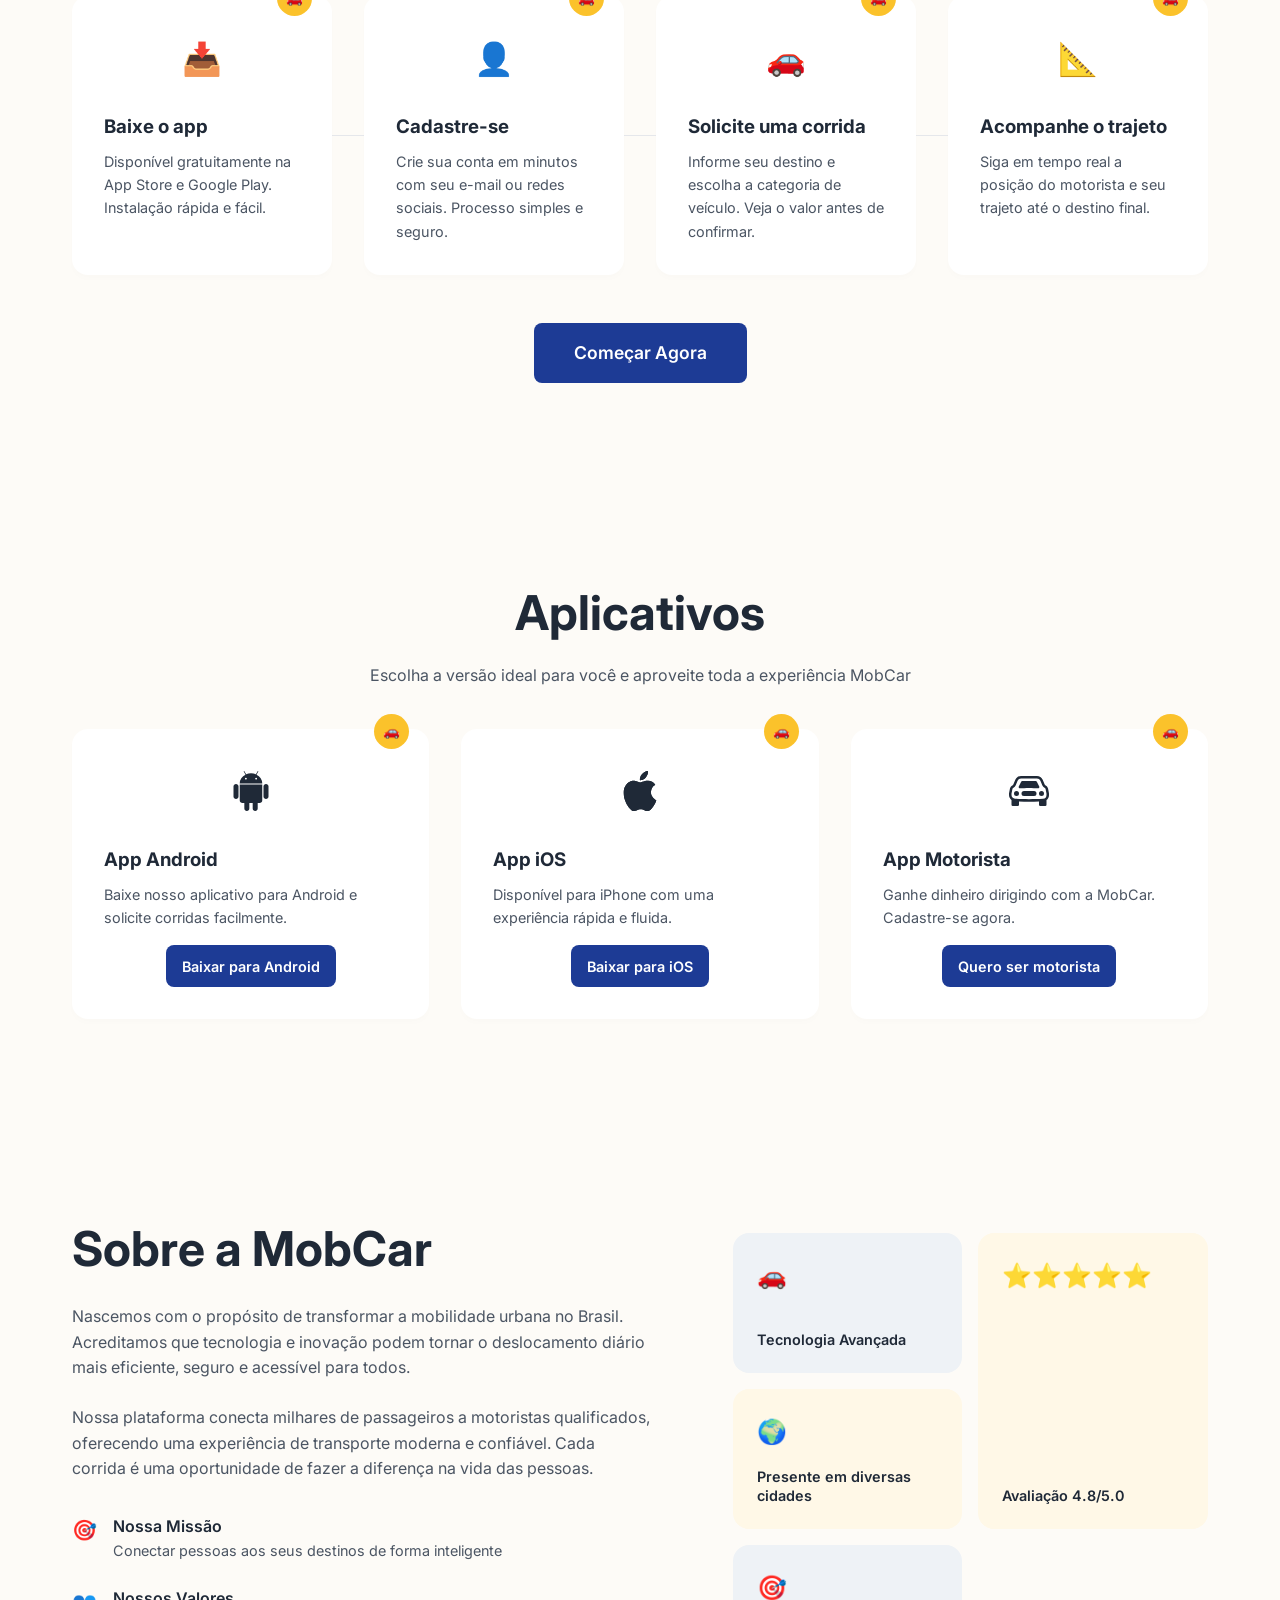
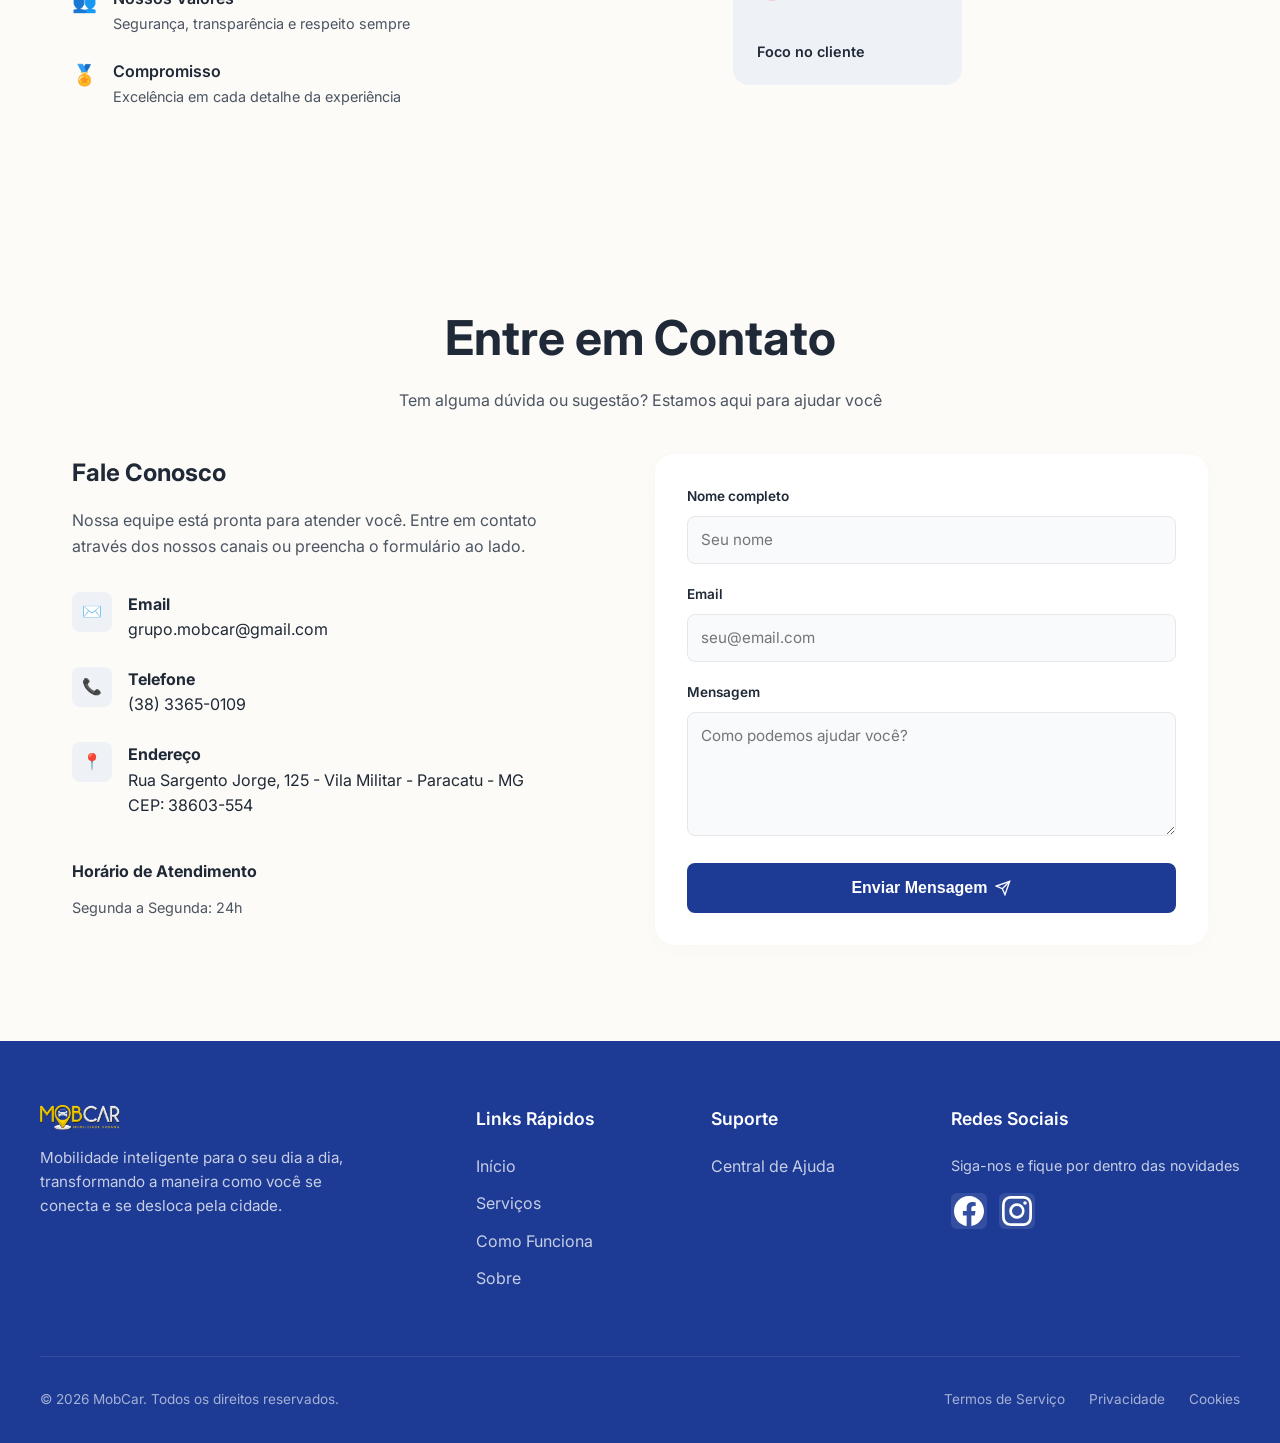
==== commit de949f24: "Atualização do site" ====
--- a/index.html
+++ b/index.html
@@ -30,6 +30,7 @@
                     <li><a href="#como-funciona">Como Funciona</a></li>
                     <li><a href="#sobre">Sobre</a></li>
                     <li><a href="#contato">Contato</a></li>
+                    <li><a href="aplicativos.html">aplicativo</a></li>
                 </ul>
                 <a href="#aplicativos" class="botao-baixar-app">
                     <svg width="16" height="16" viewBox="0 0 24 24" fill="none" stroke="currentColor" stroke-width="2"><path d="M21 15v4a2 2 0 0 1-2 2H5a2 2 0 0 1-2-2v-4M7 10l5 5 5-5M12 15V3"/></svg>
@@ -268,7 +269,7 @@
                             <span class="caixa-icone-contato">📍</span>
                             <div>
                                 <strong>Endereço</strong>
-                                <p>Rua Benedito Do C. Conceição, 125 - Bom Pastor - Paracatu - MG <br>CEP: 38603-134</p>
+                                <p>Rua Sargento Jorge, 125 - Vila Militar - Paracatu - MG <br>CEP: 38603-554</p>
                             </div>
                         </li>
                     </ul>
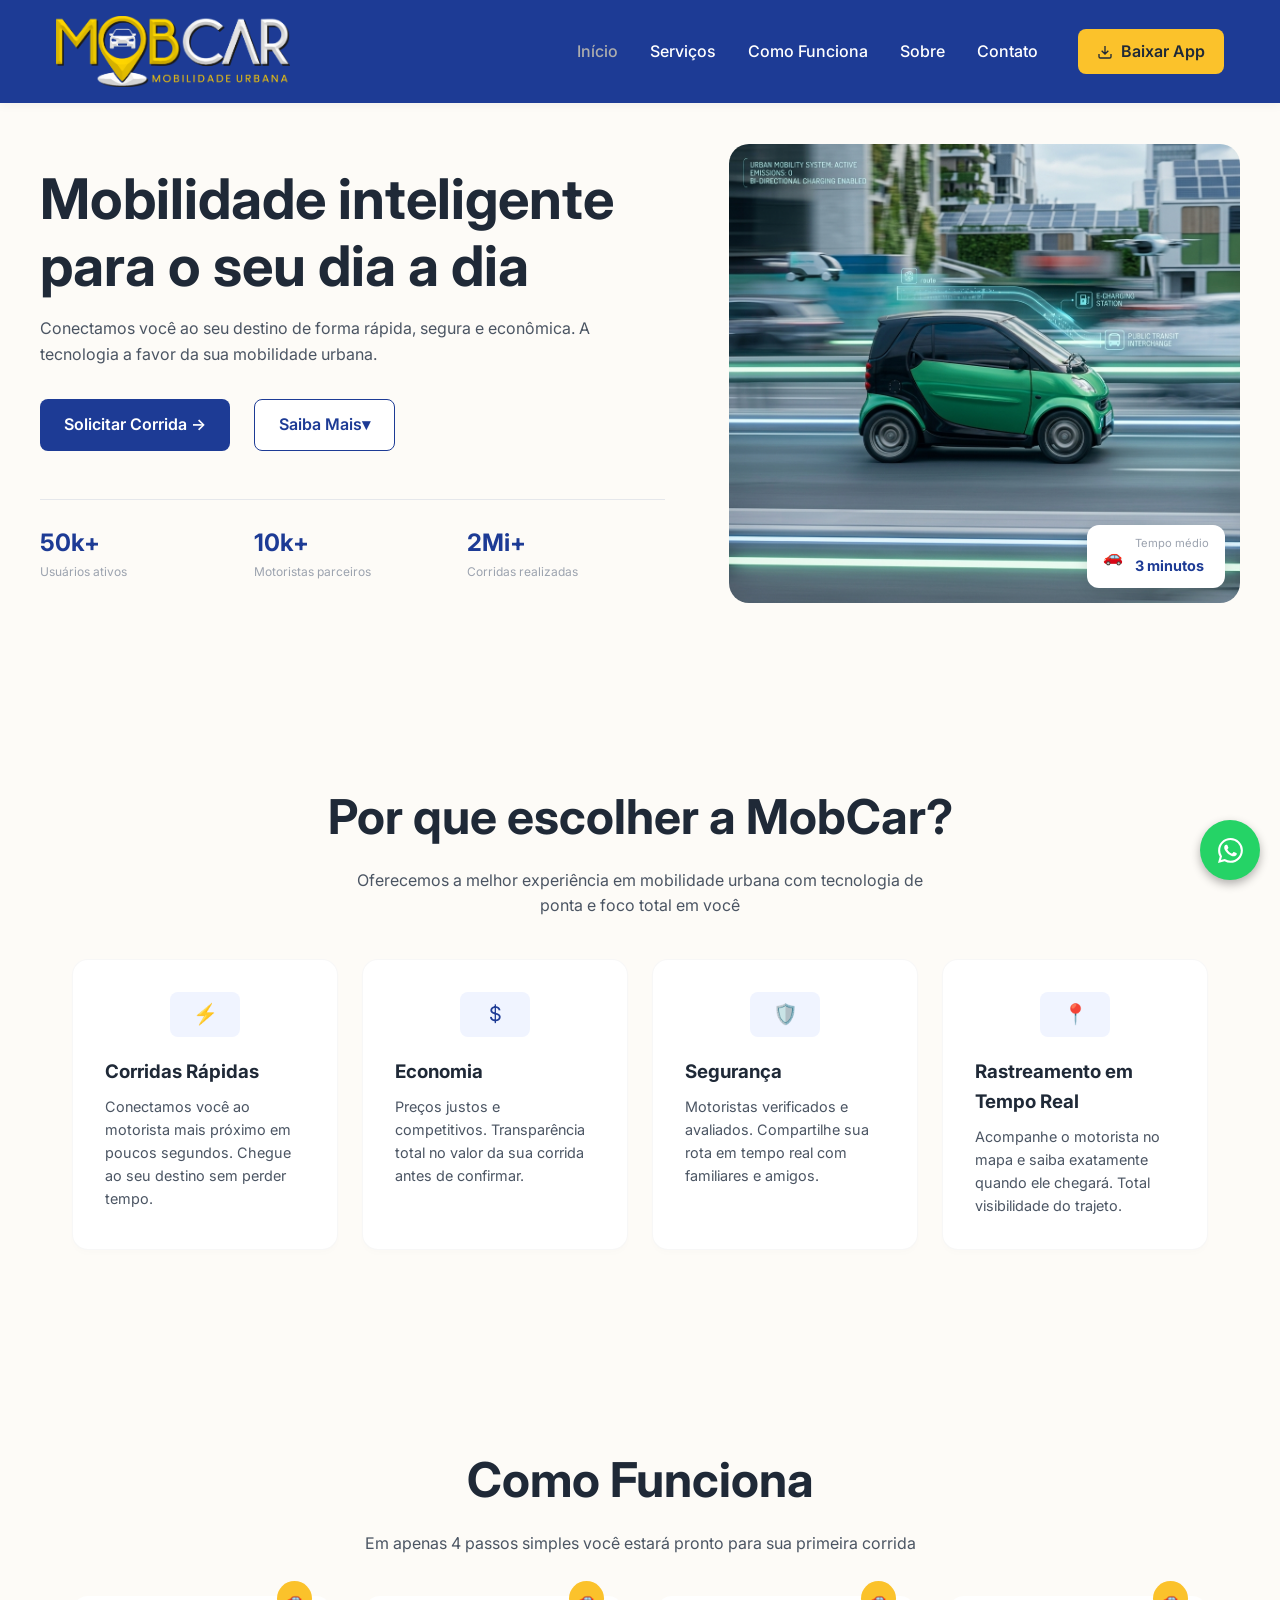
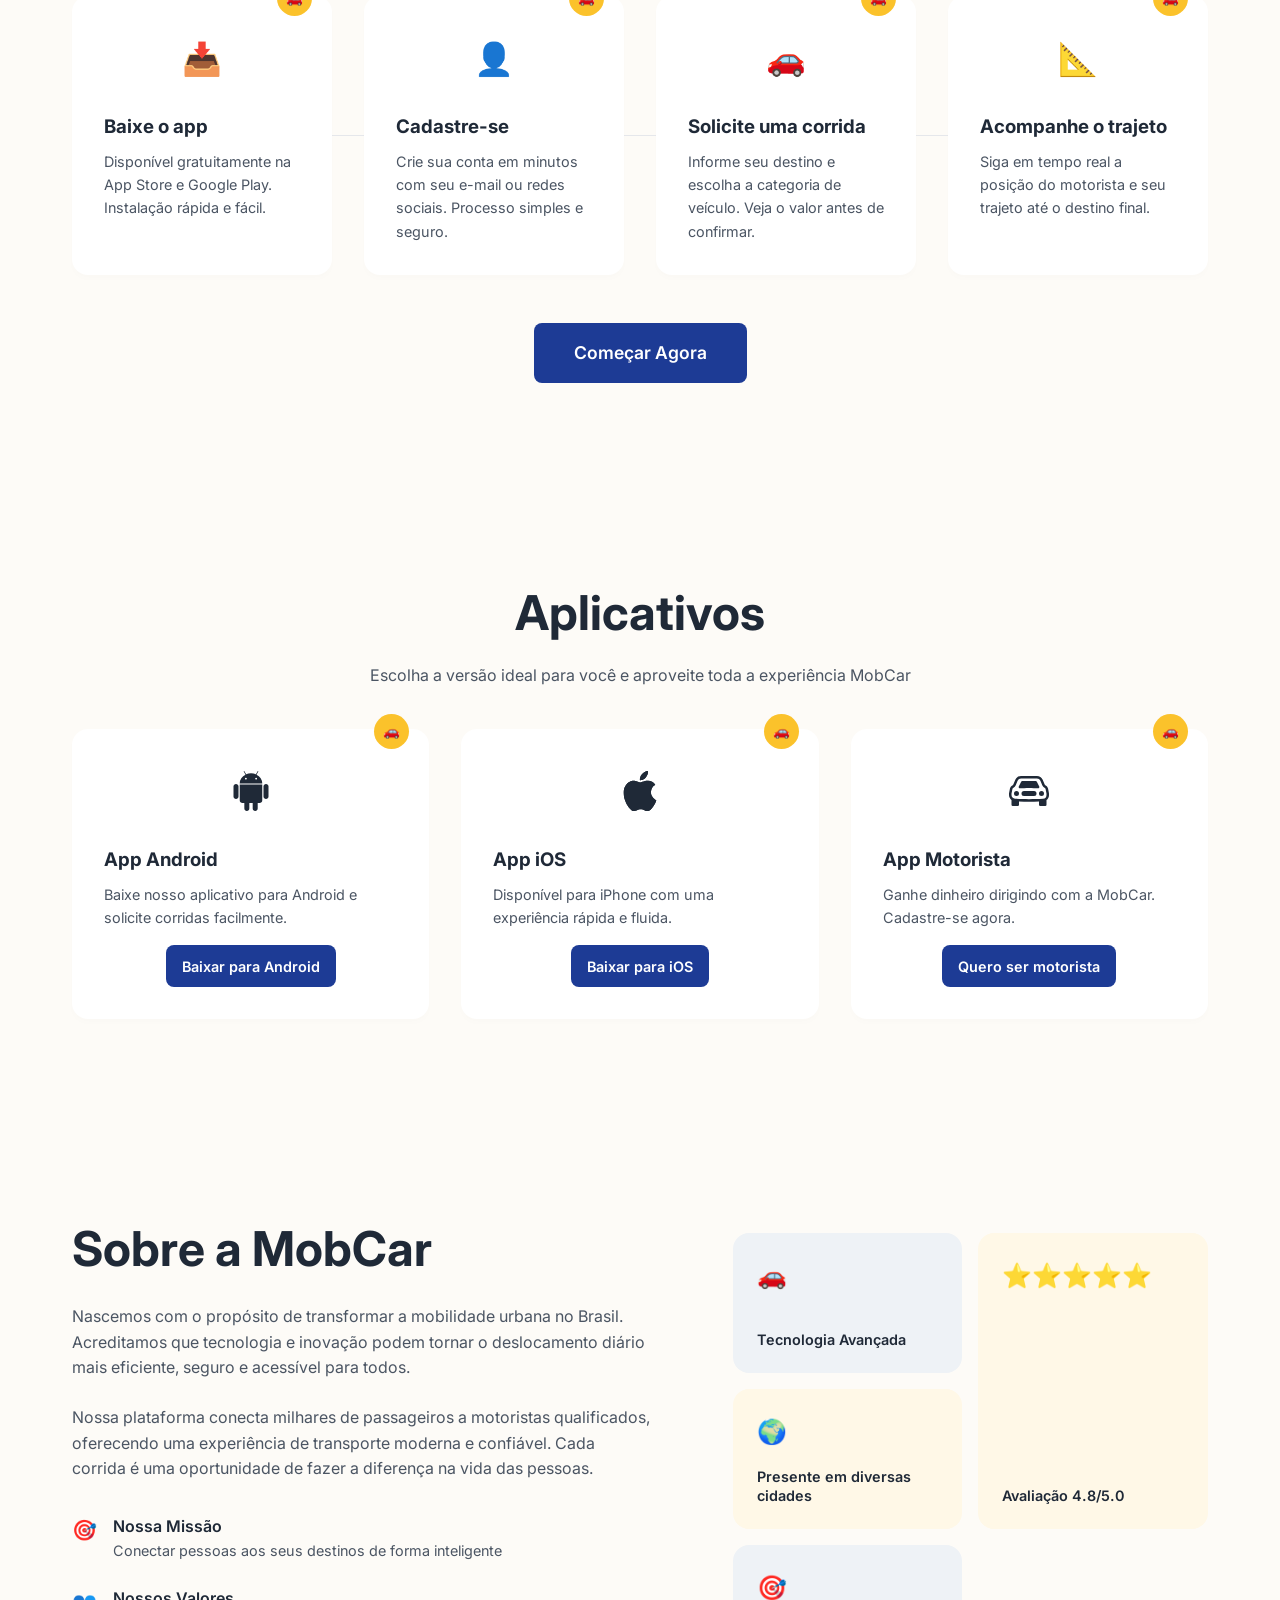
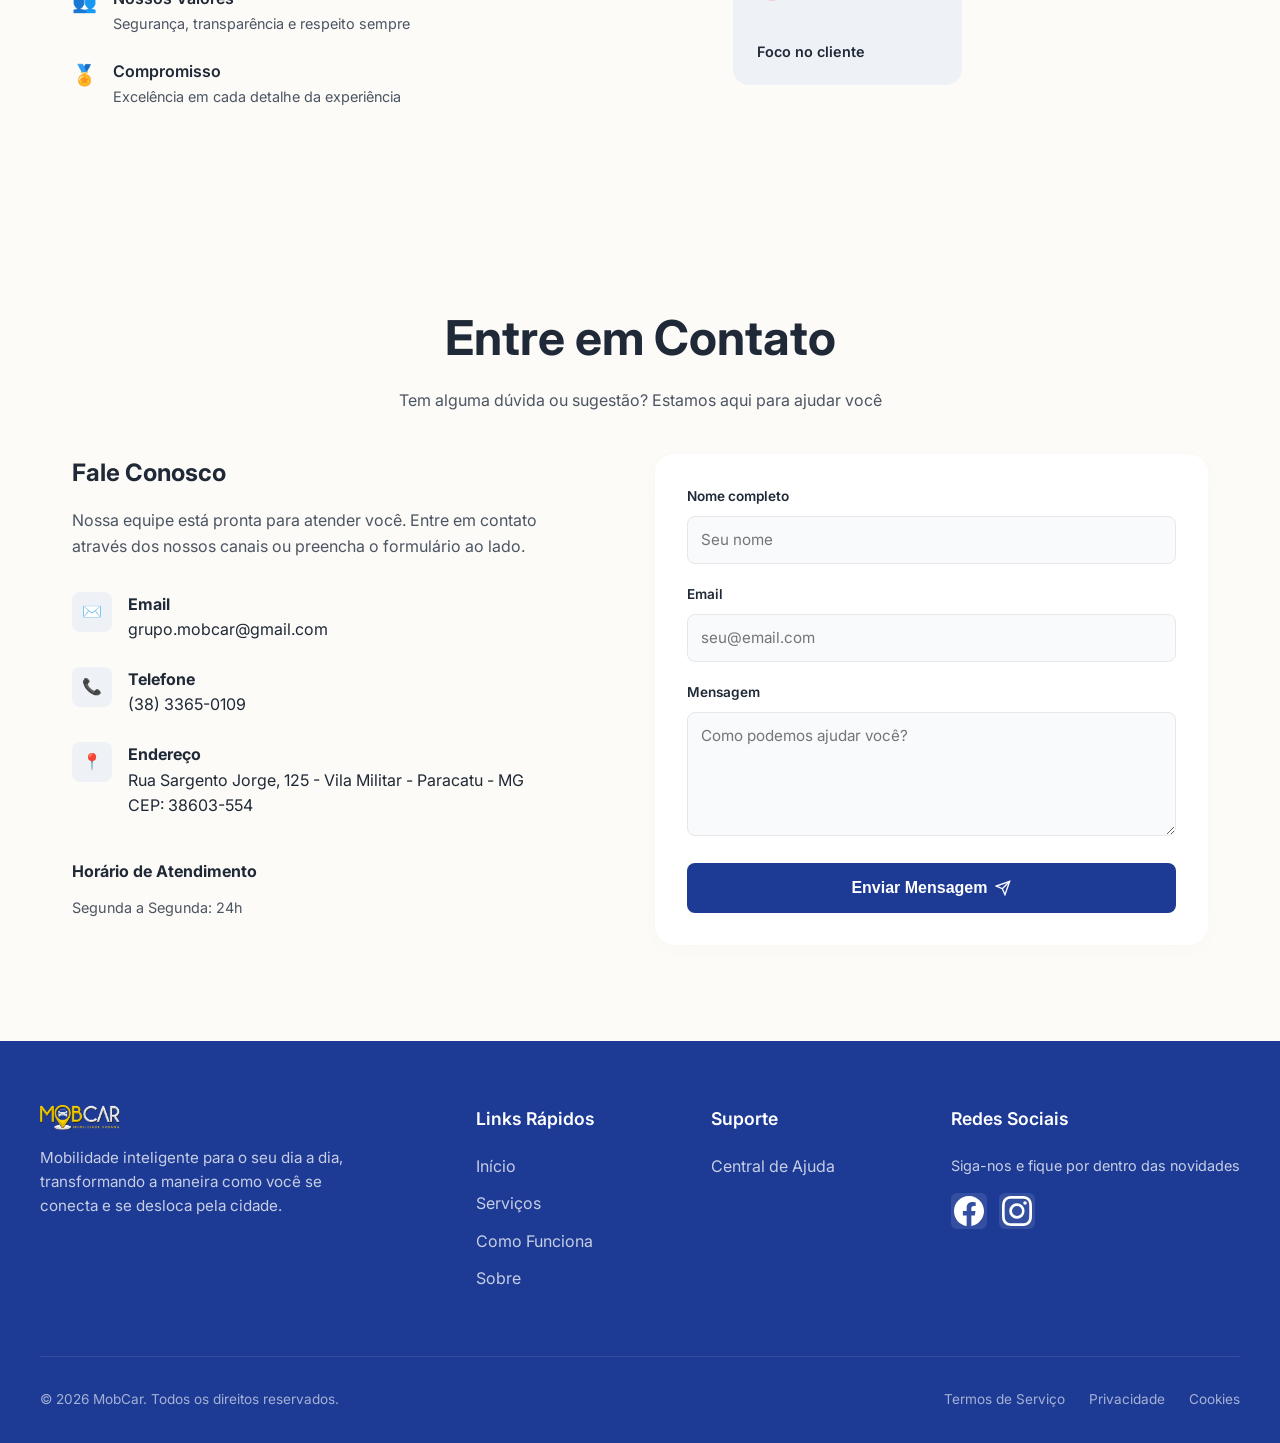
==== commit c64803bc: "Atualização do site" ====
--- a/index.html
+++ b/index.html
@@ -30,7 +30,6 @@
                     <li><a href="#como-funciona">Como Funciona</a></li>
                     <li><a href="#sobre">Sobre</a></li>
                     <li><a href="#contato">Contato</a></li>
-                    <li><a href="aplicativos.html">aplicativo</a></li>
                 </ul>
                 <a href="#aplicativos" class="botao-baixar-app">
                     <svg width="16" height="16" viewBox="0 0 24 24" fill="none" stroke="currentColor" stroke-width="2"><path d="M21 15v4a2 2 0 0 1-2 2H5a2 2 0 0 1-2-2v-4M7 10l5 5 5-5M12 15V3"/></svg>
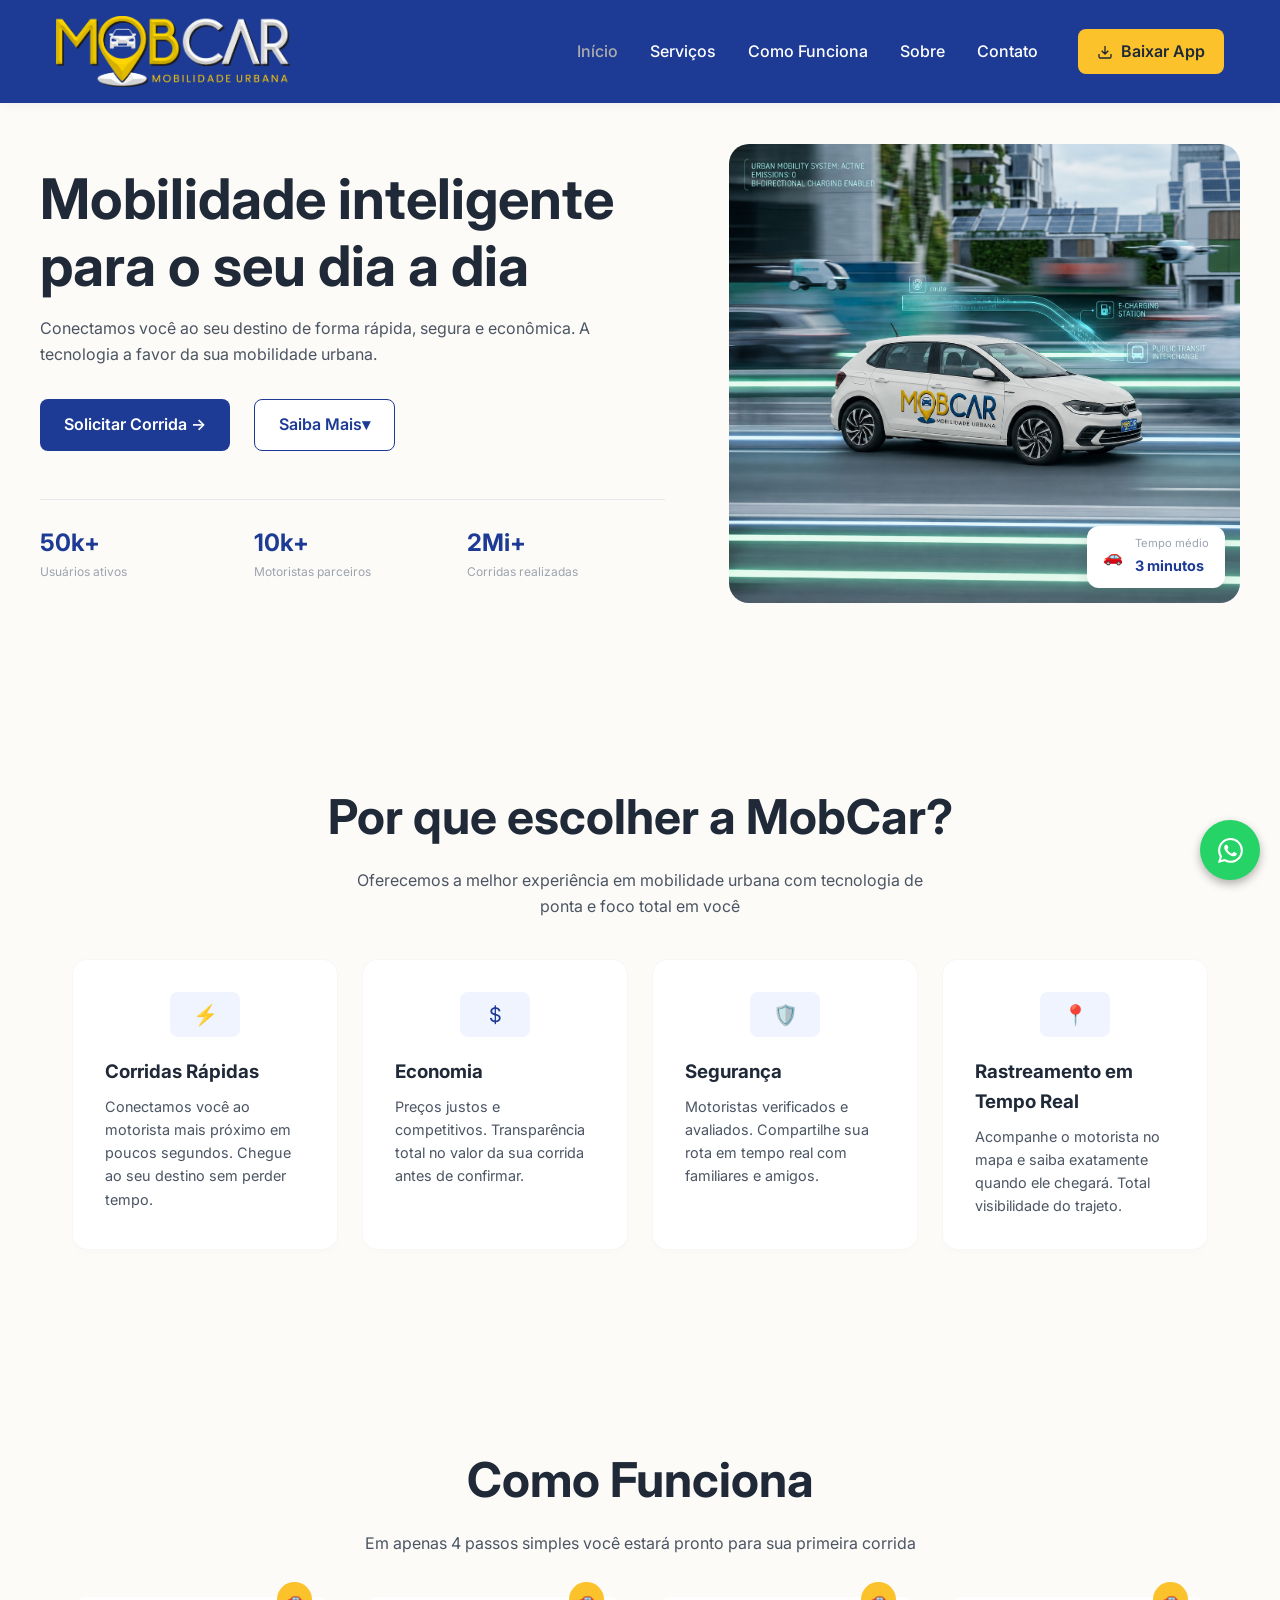
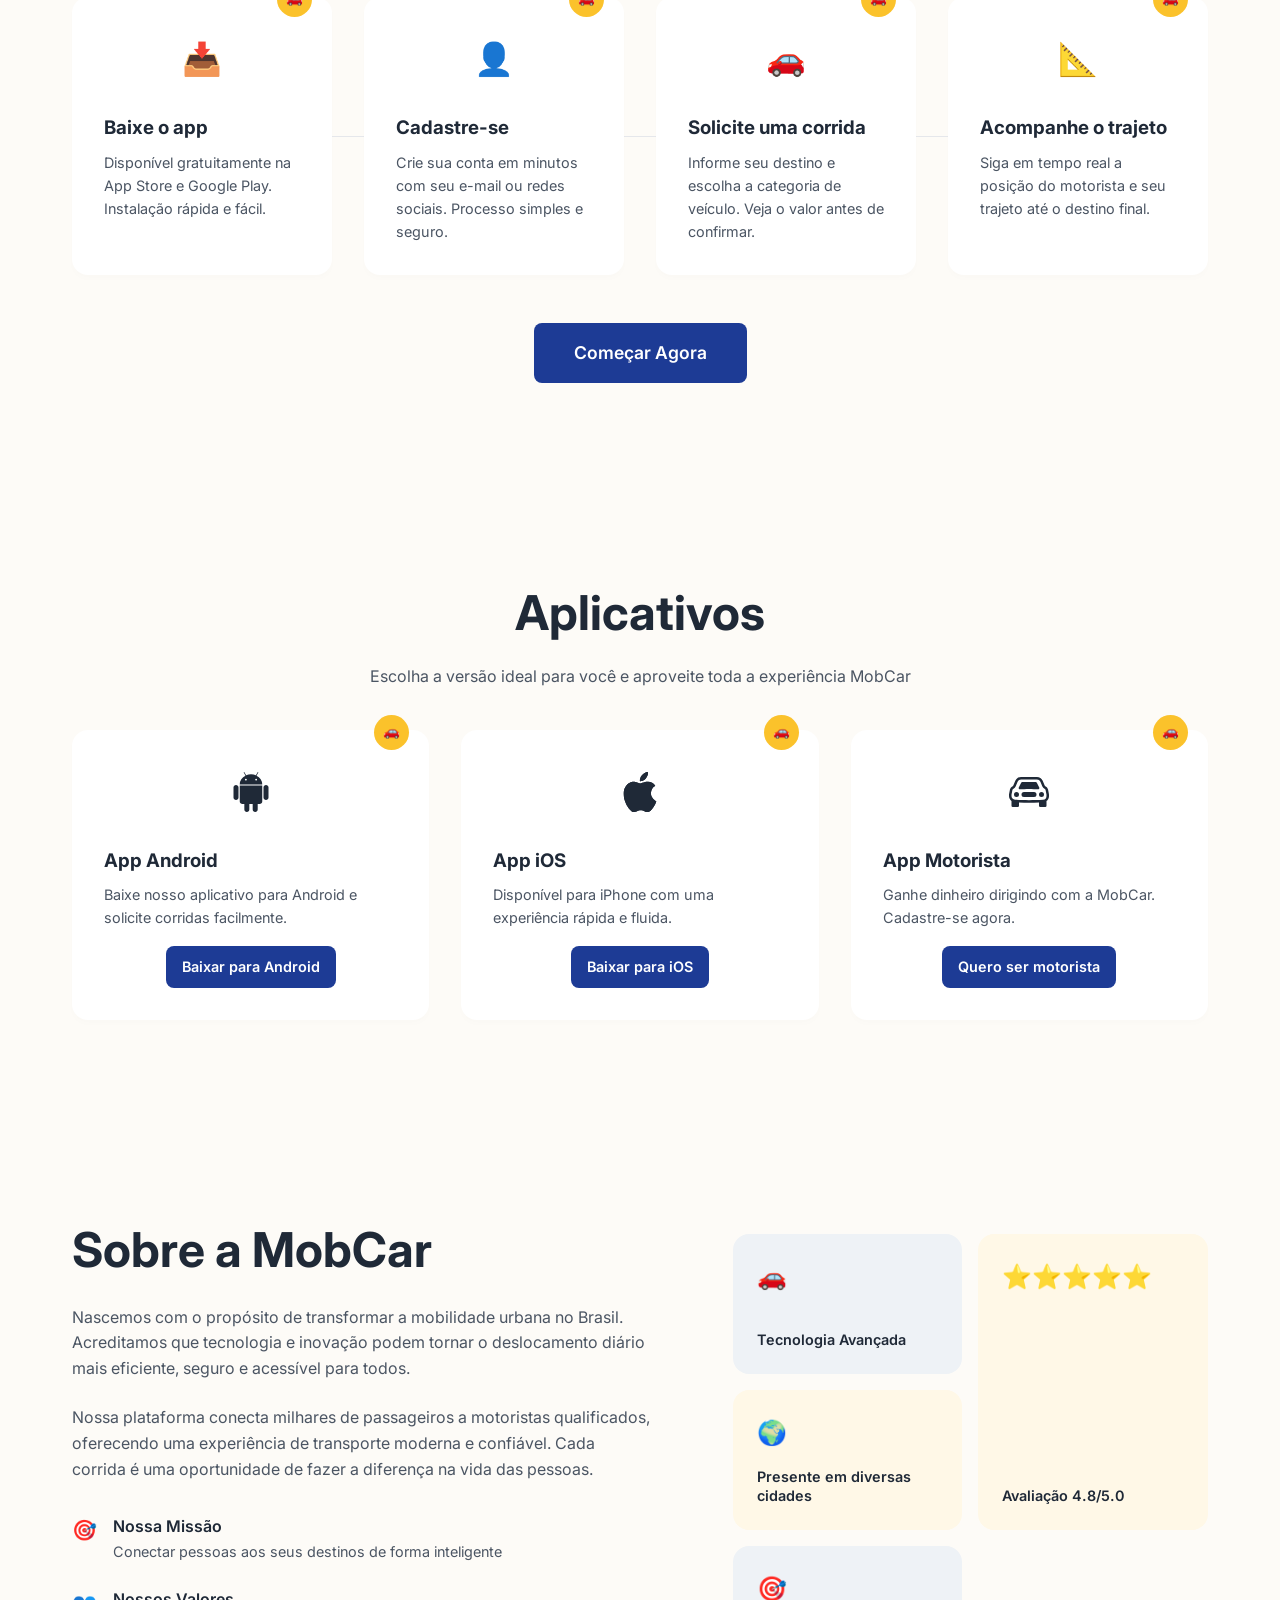
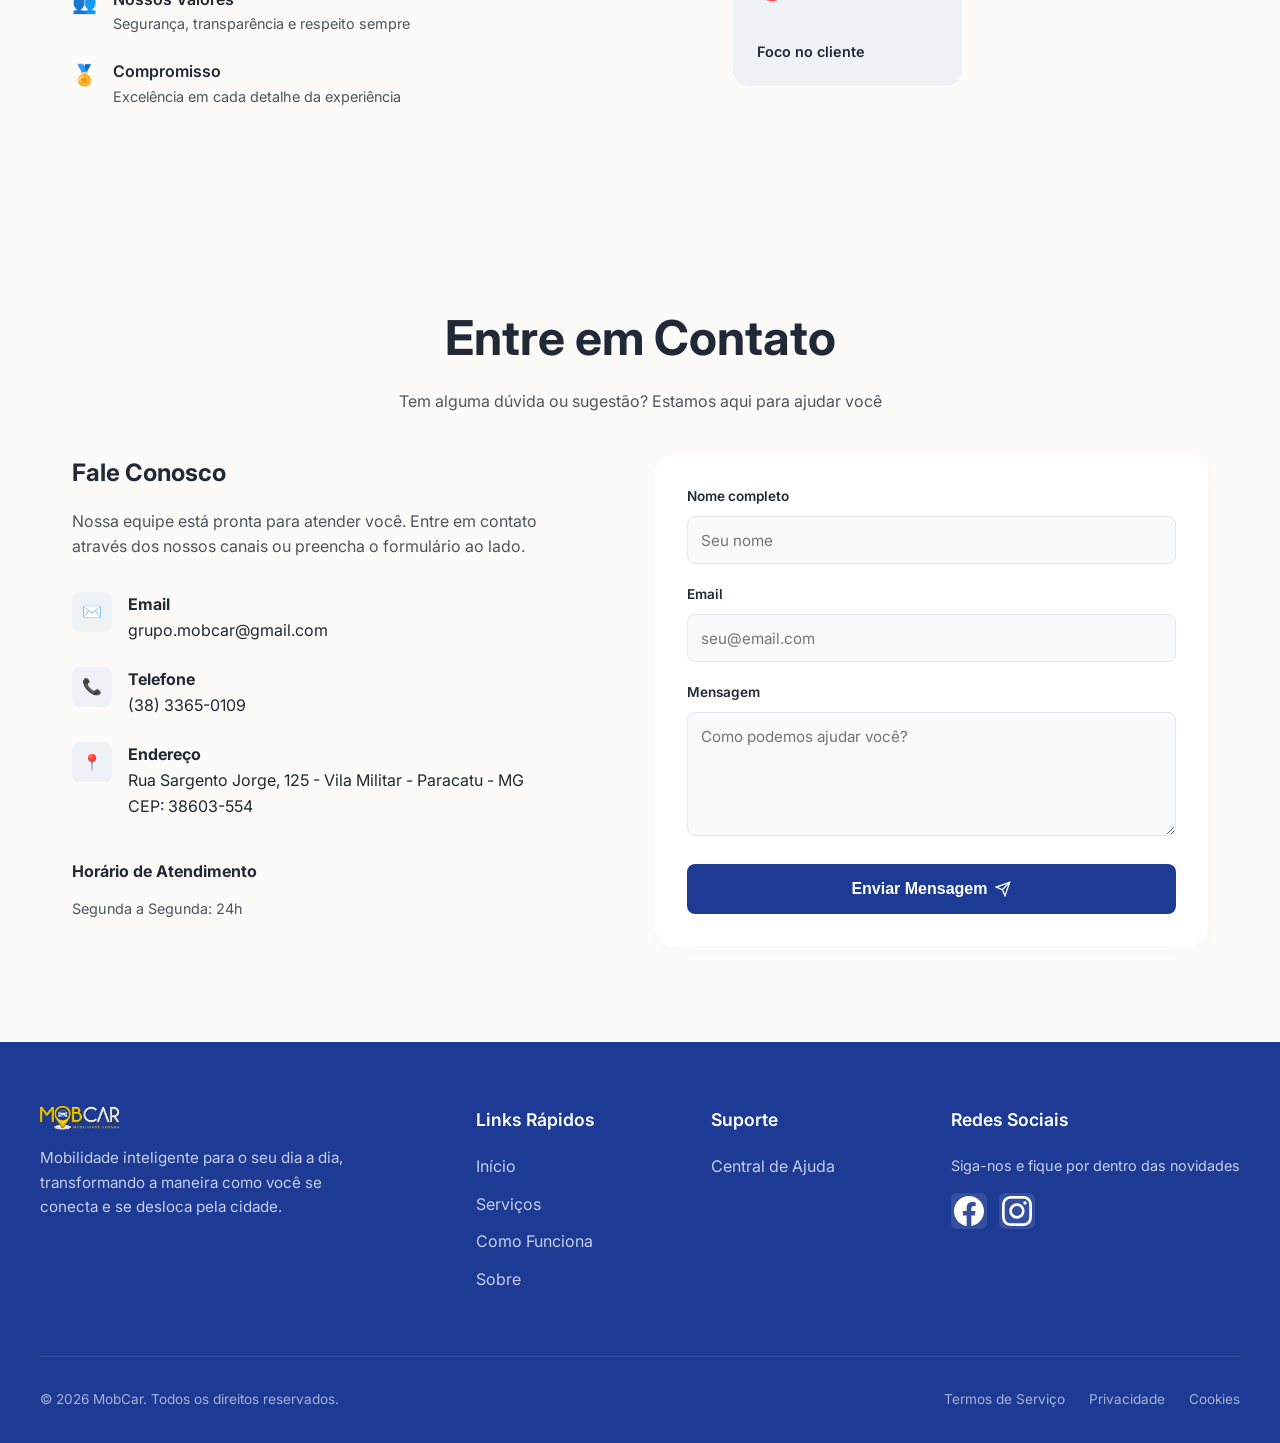
==== commit 7fc79963: "Atualização do site" ====
--- a/index.html
+++ b/index.html
@@ -68,7 +68,7 @@
                 </div>
                 
                 <div class="container-imagem-principal">
-                    <img src="imagens/FotoCarro.jpg.png" alt="Carro elétrico compacto MobCar em movimento" class="imagem-principal">
+                    <img src="imagens/Carro-app-logo 3.png" alt="Carro elétrico compacto MobCar em movimento" class="imagem-principal">
                     <div class="placa-flutuante">
                         <span class="icone-placa">🚗</span>
                         <div>
--- a/css/style.css
+++ b/css/style.css
@@ -48,7 +48,6 @@
     display: block;
 }
 
-
 .botao-primario {
     display: inline-flex;
     align-items: center;
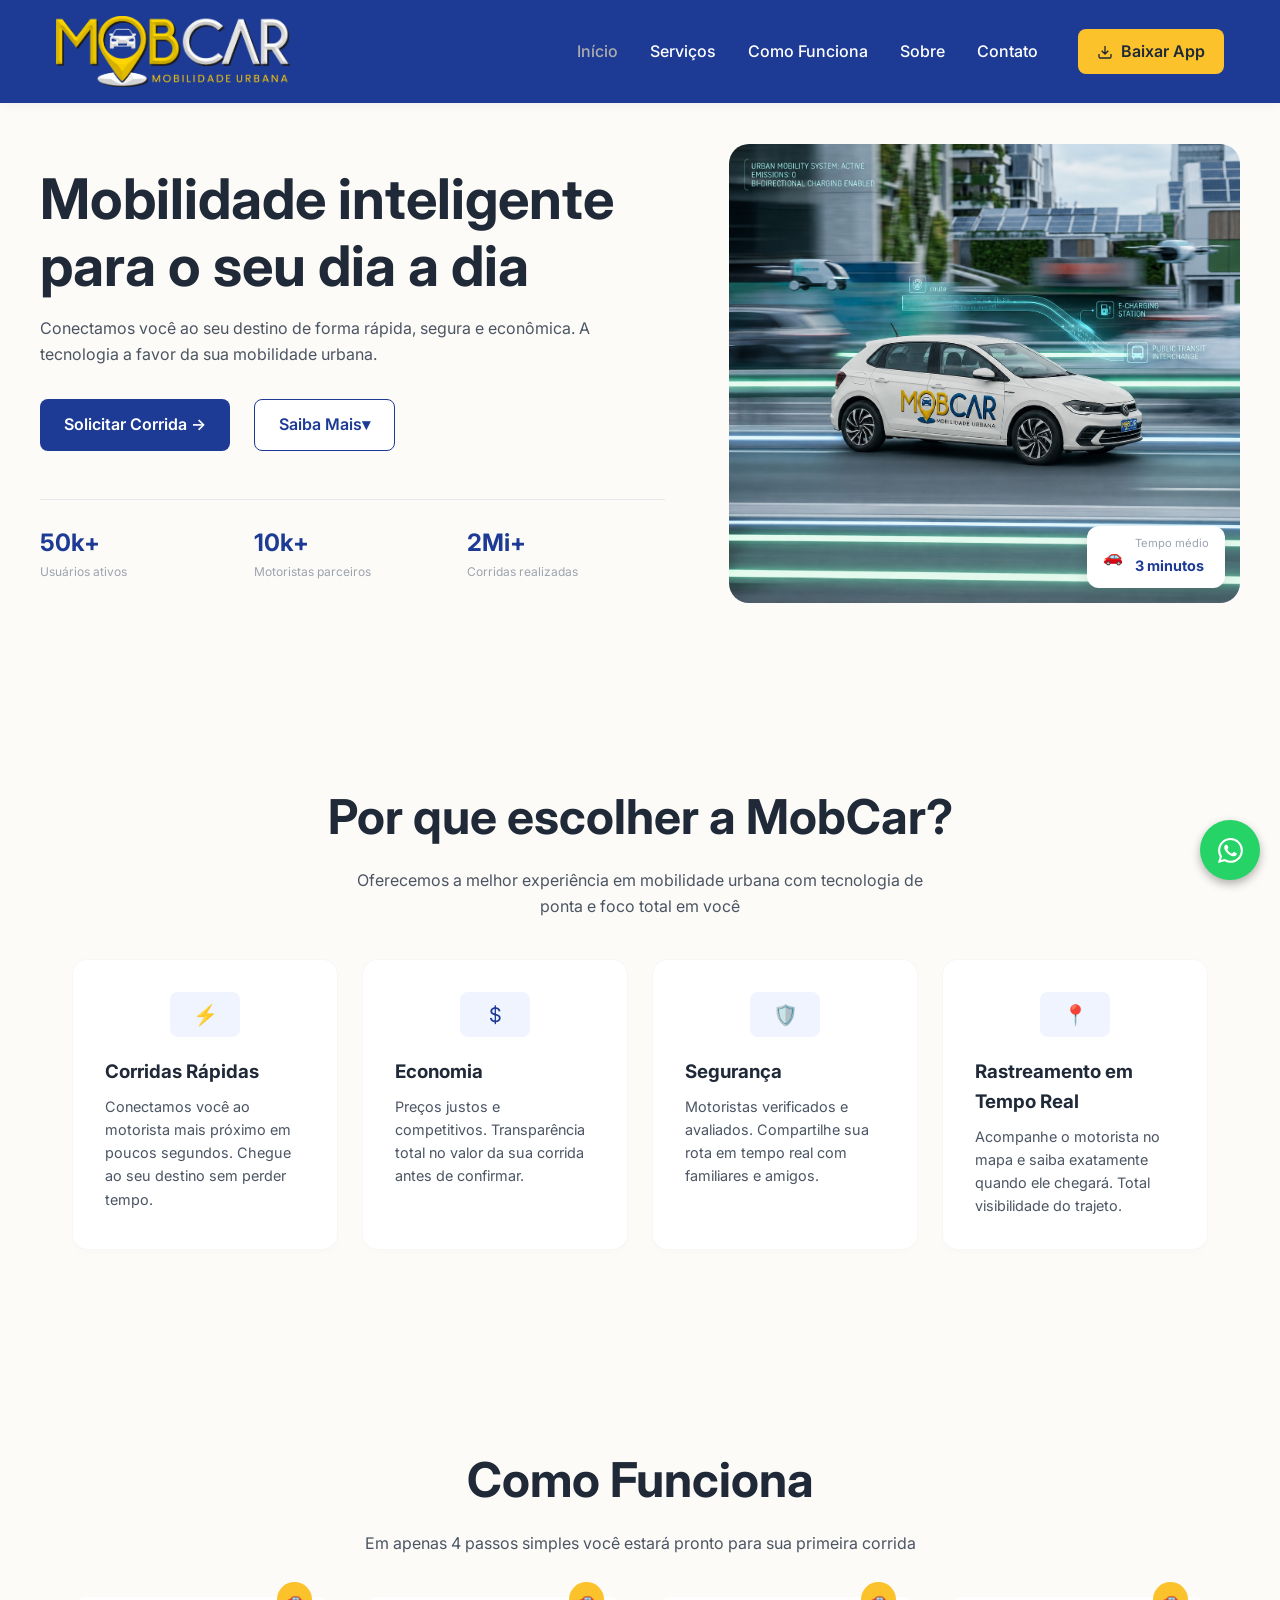
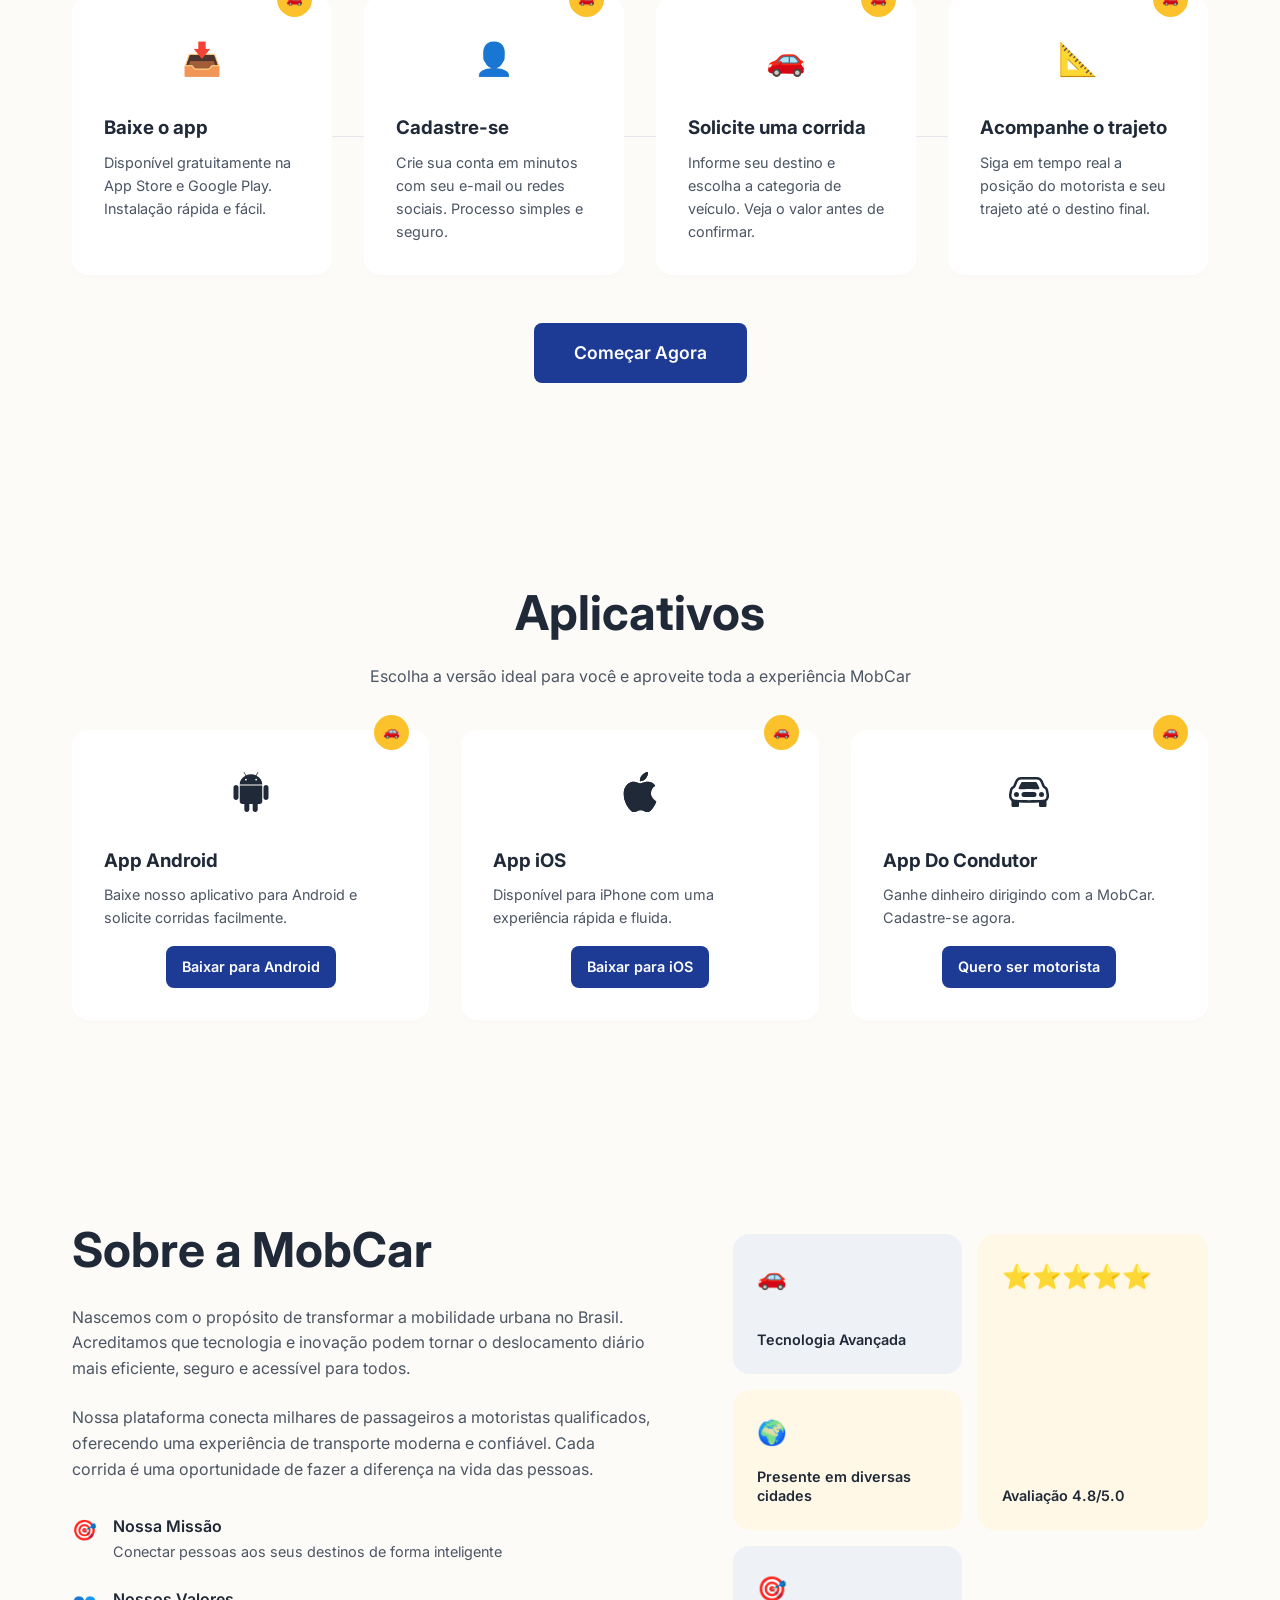
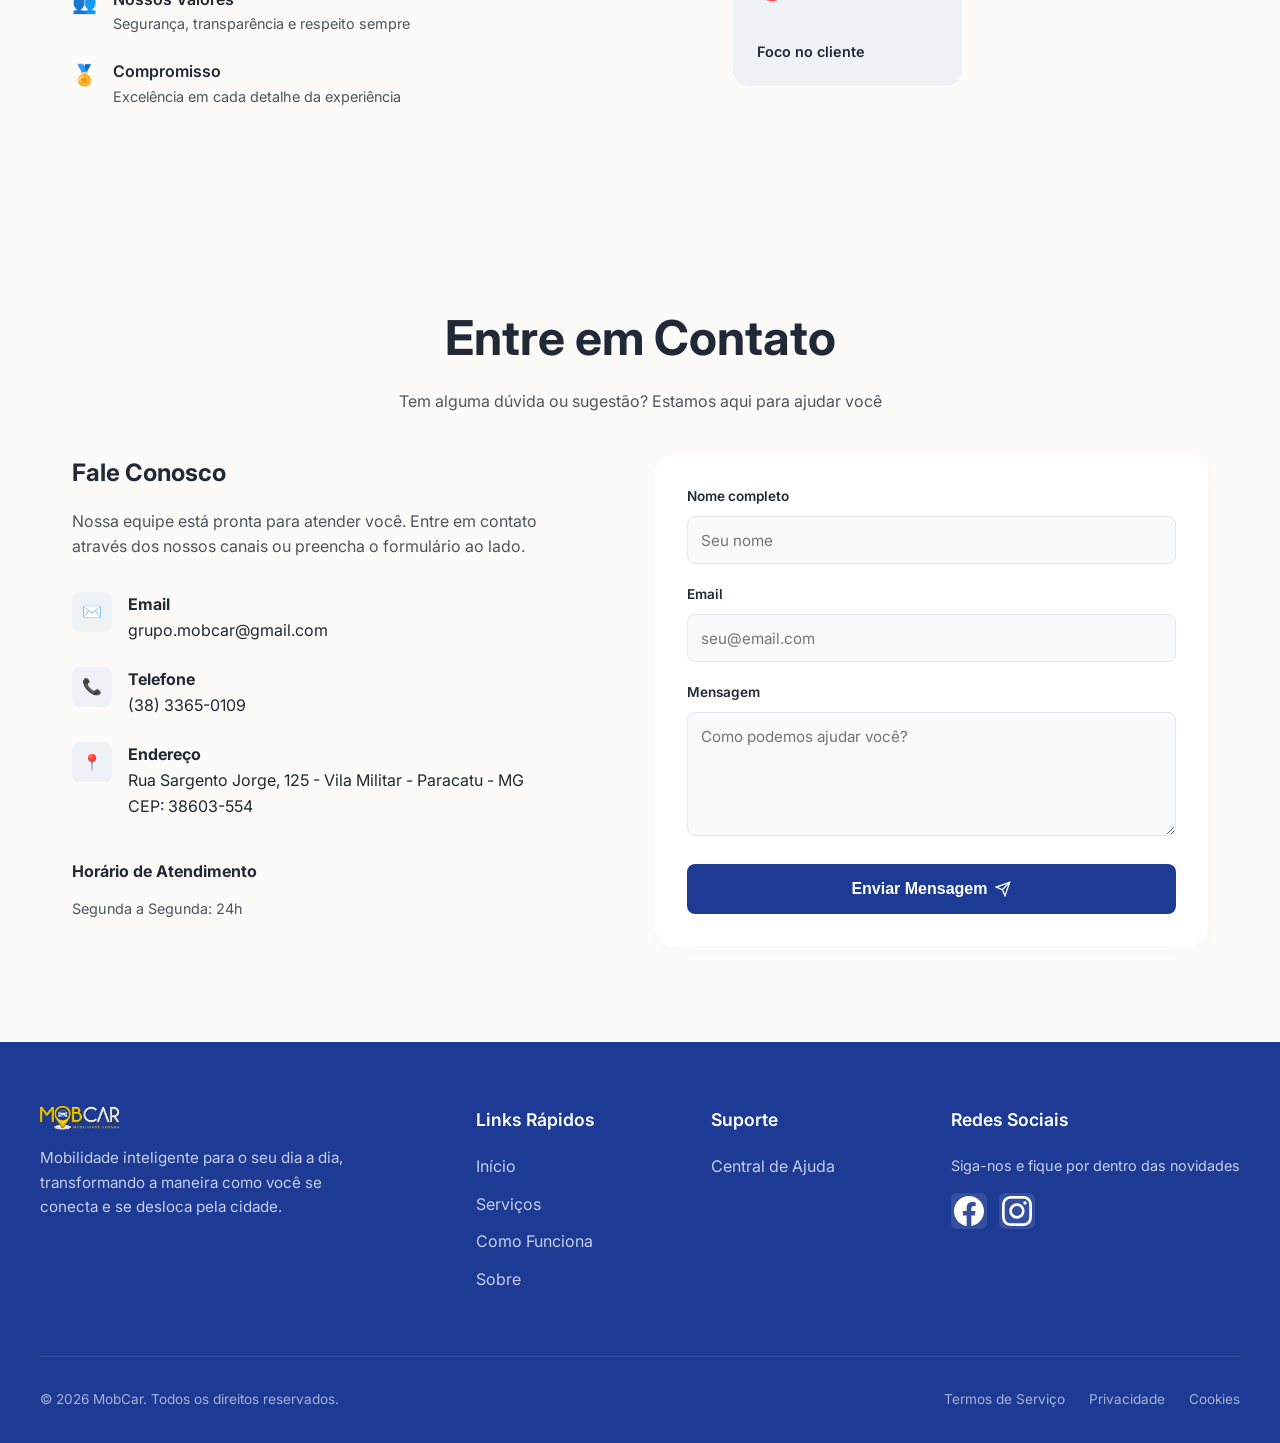
==== commit cb2f9355: "Nome do app do condutor" ====
--- a/index.html
+++ b/index.html
@@ -177,7 +177,7 @@
   <path d="M4 9a1 1 0 1 1-2 0 1 1 0 0 1 2 0m10 0a1 1 0 1 1-2 0 1 1 0 0 1 2 0M6 8a1 1 0 0 0 0 2h4a1 1 0 1 0 0-2zM4.862 4.276 3.906 6.19a.51.51 0 0 0 .497.731c.91-.073 2.35-.17 3.597-.17s2.688.097 3.597.17a.51.51 0 0 0 .497-.731l-.956-1.913A.5.5 0 0 0 10.691 4H5.309a.5.5 0 0 0-.447.276"/>
   <path d="M2.52 3.515A2.5 2.5 0 0 1 4.82 2h6.362c1 0 1.904.596 2.298 1.515l.792 1.848c.075.175.21.319.38.404.5.25.855.715.965 1.262l.335 1.679q.05.242.049.49v.413c0 .814-.39 1.543-1 1.997V13.5a.5.5 0 0 1-.5.5h-2a.5.5 0 0 1-.5-.5v-1.338c-1.292.048-2.745.088-4 .088s-2.708-.04-4-.088V13.5a.5.5 0 0 1-.5.5h-2a.5.5 0 0 1-.5-.5v-1.892c-.61-.454-1-1.183-1-1.997v-.413a2.5 2.5 0 0 1 .049-.49l.335-1.68c.11-.546.465-1.012.964-1.261a.8.8 0 0 0 .381-.404l.792-1.848ZM4.82 3a1.5 1.5 0 0 0-1.379.91l-.792 1.847a1.8 1.8 0 0 1-.853.904.8.8 0 0 0-.43.564L1.03 8.904a1.5 1.5 0 0 0-.03.294v.413c0 .796.62 1.448 1.408 1.484 1.555.07 3.786.155 5.592.155s4.037-.084 5.592-.155A1.48 1.48 0 0 0 15 9.611v-.413q0-.148-.03-.294l-.335-1.68a.8.8 0 0 0-.43-.563 1.8 1.8 0 0 1-.853-.904l-.792-1.848A1.5 1.5 0 0 0 11.18 3z"/>
 </svg></div>
-            <h3>App Motorista</h3>
+            <h3>App Do Condutor</h3>
             <p>Ganhe dinheiro dirigindo com a MobCar. Cadastre-se agora.</p>
             <a href="https://play.google.com/store/apps/details?id=br.com.paracatumobi.taxi.drivermachine&pcampaignid=web_share" class="botao-app" target="_blank">Quero ser motorista</a>
          </div>
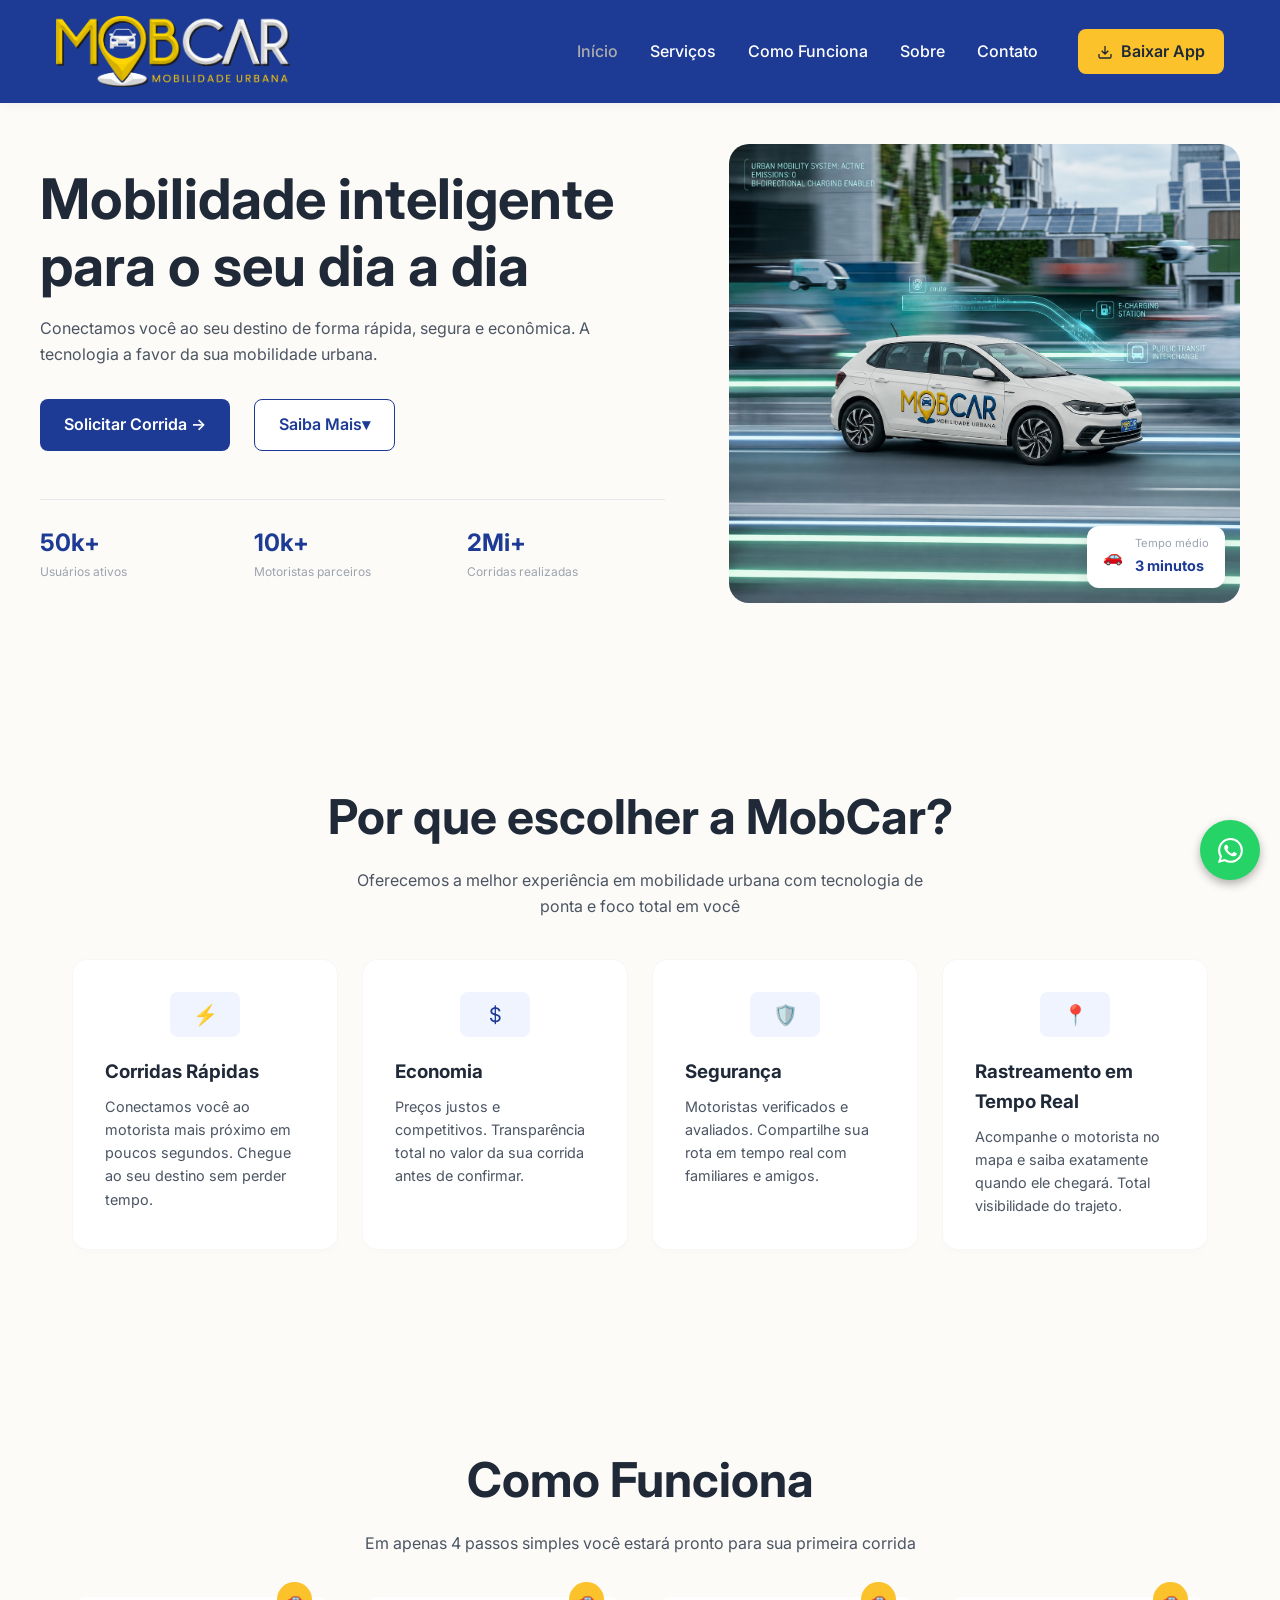
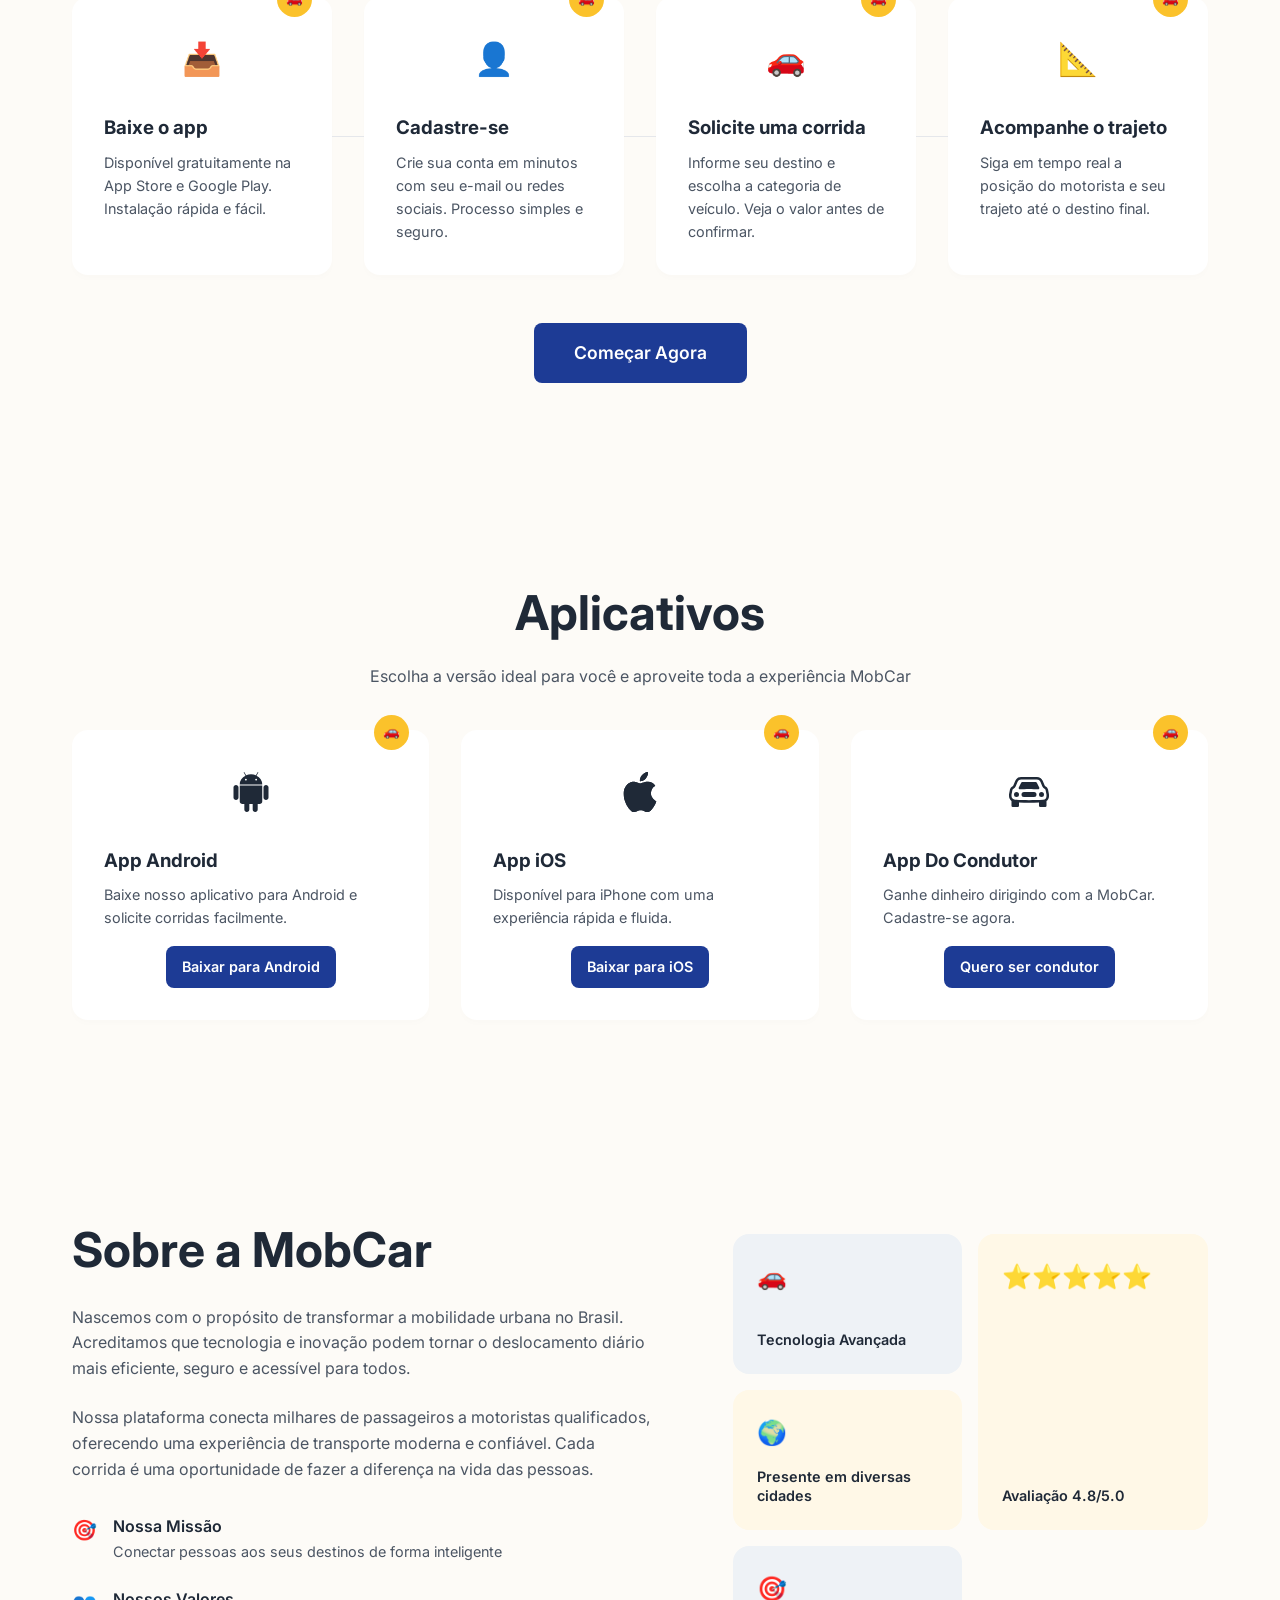
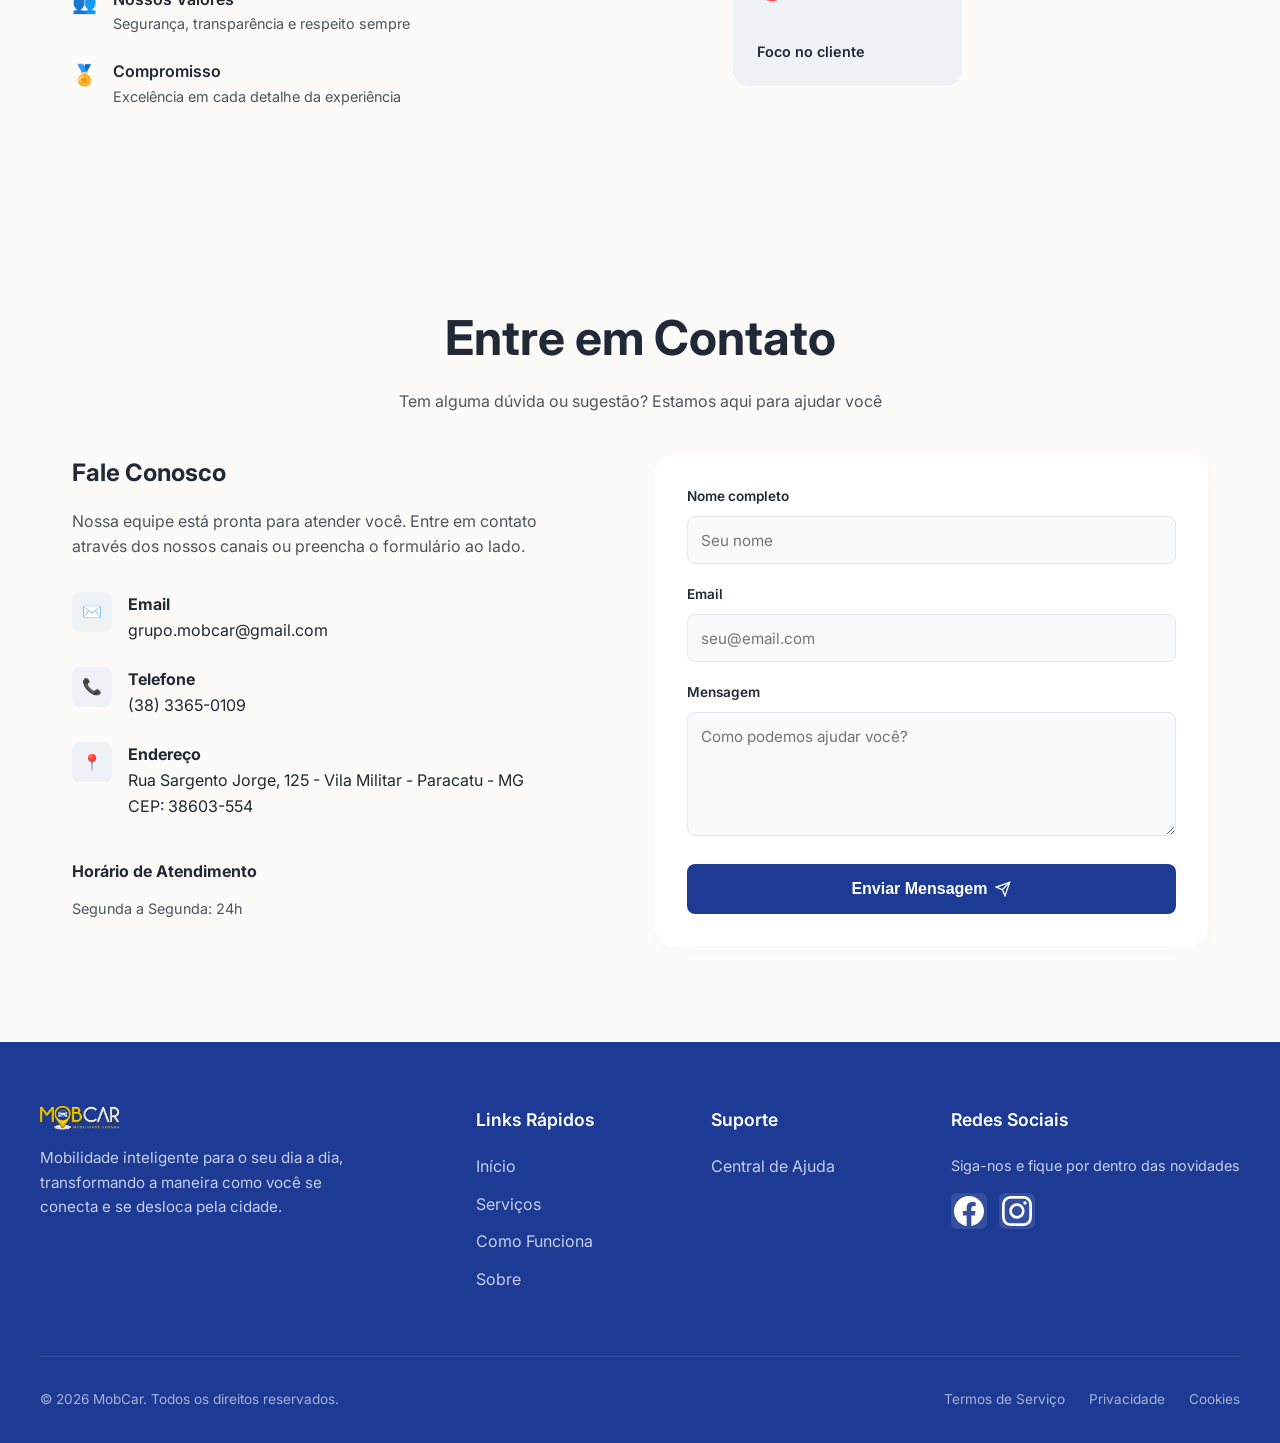
==== commit 2c298d3f: "Atualização do site" ====
--- a/index.html
+++ b/index.html
@@ -179,7 +179,7 @@
 </svg></div>
             <h3>App Do Condutor</h3>
             <p>Ganhe dinheiro dirigindo com a MobCar. Cadastre-se agora.</p>
-            <a href="https://play.google.com/store/apps/details?id=br.com.paracatumobi.taxi.drivermachine&pcampaignid=web_share" class="botao-app" target="_blank">Quero ser motorista</a>
+            <a href="https://play.google.com/store/apps/details?id=br.com.paracatumobi.taxi.drivermachine&pcampaignid=web_share" class="botao-app" target="_blank">Quero ser condutor</a>
          </div>
         </div>
     </section>
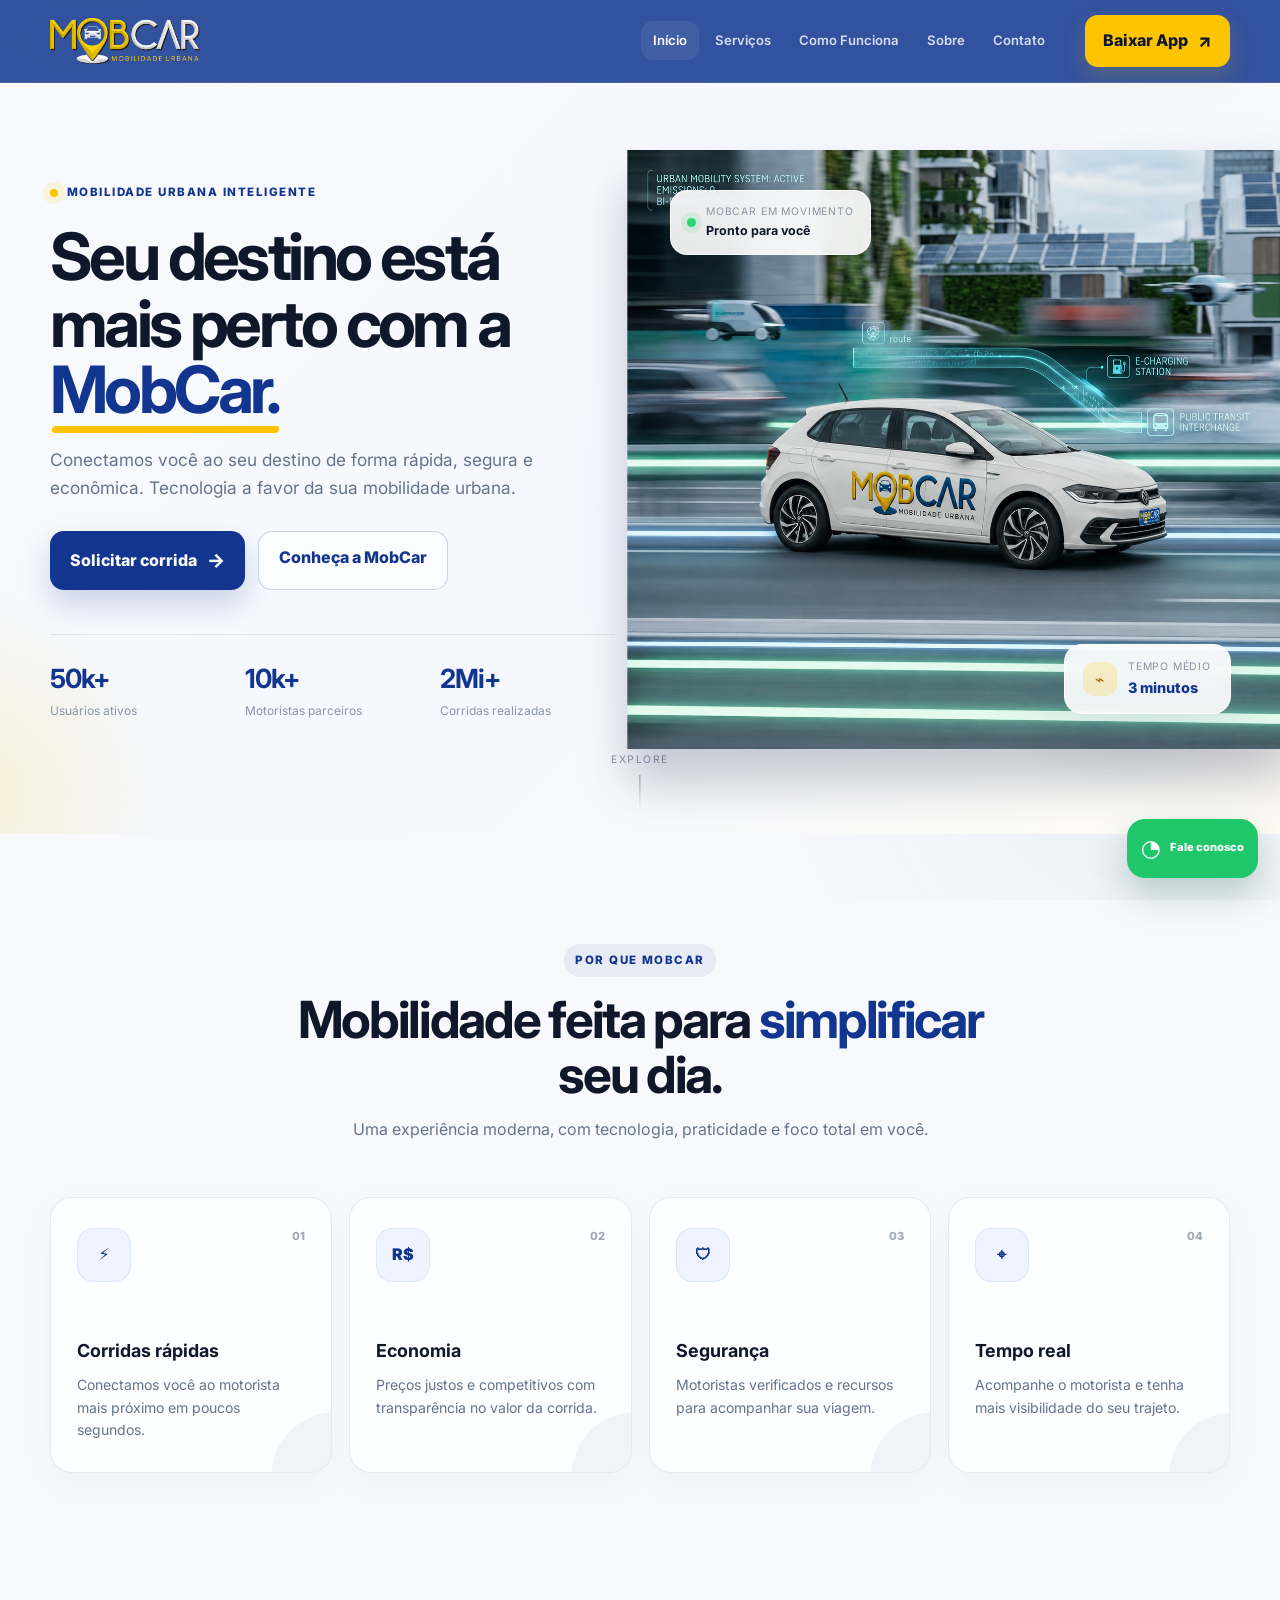
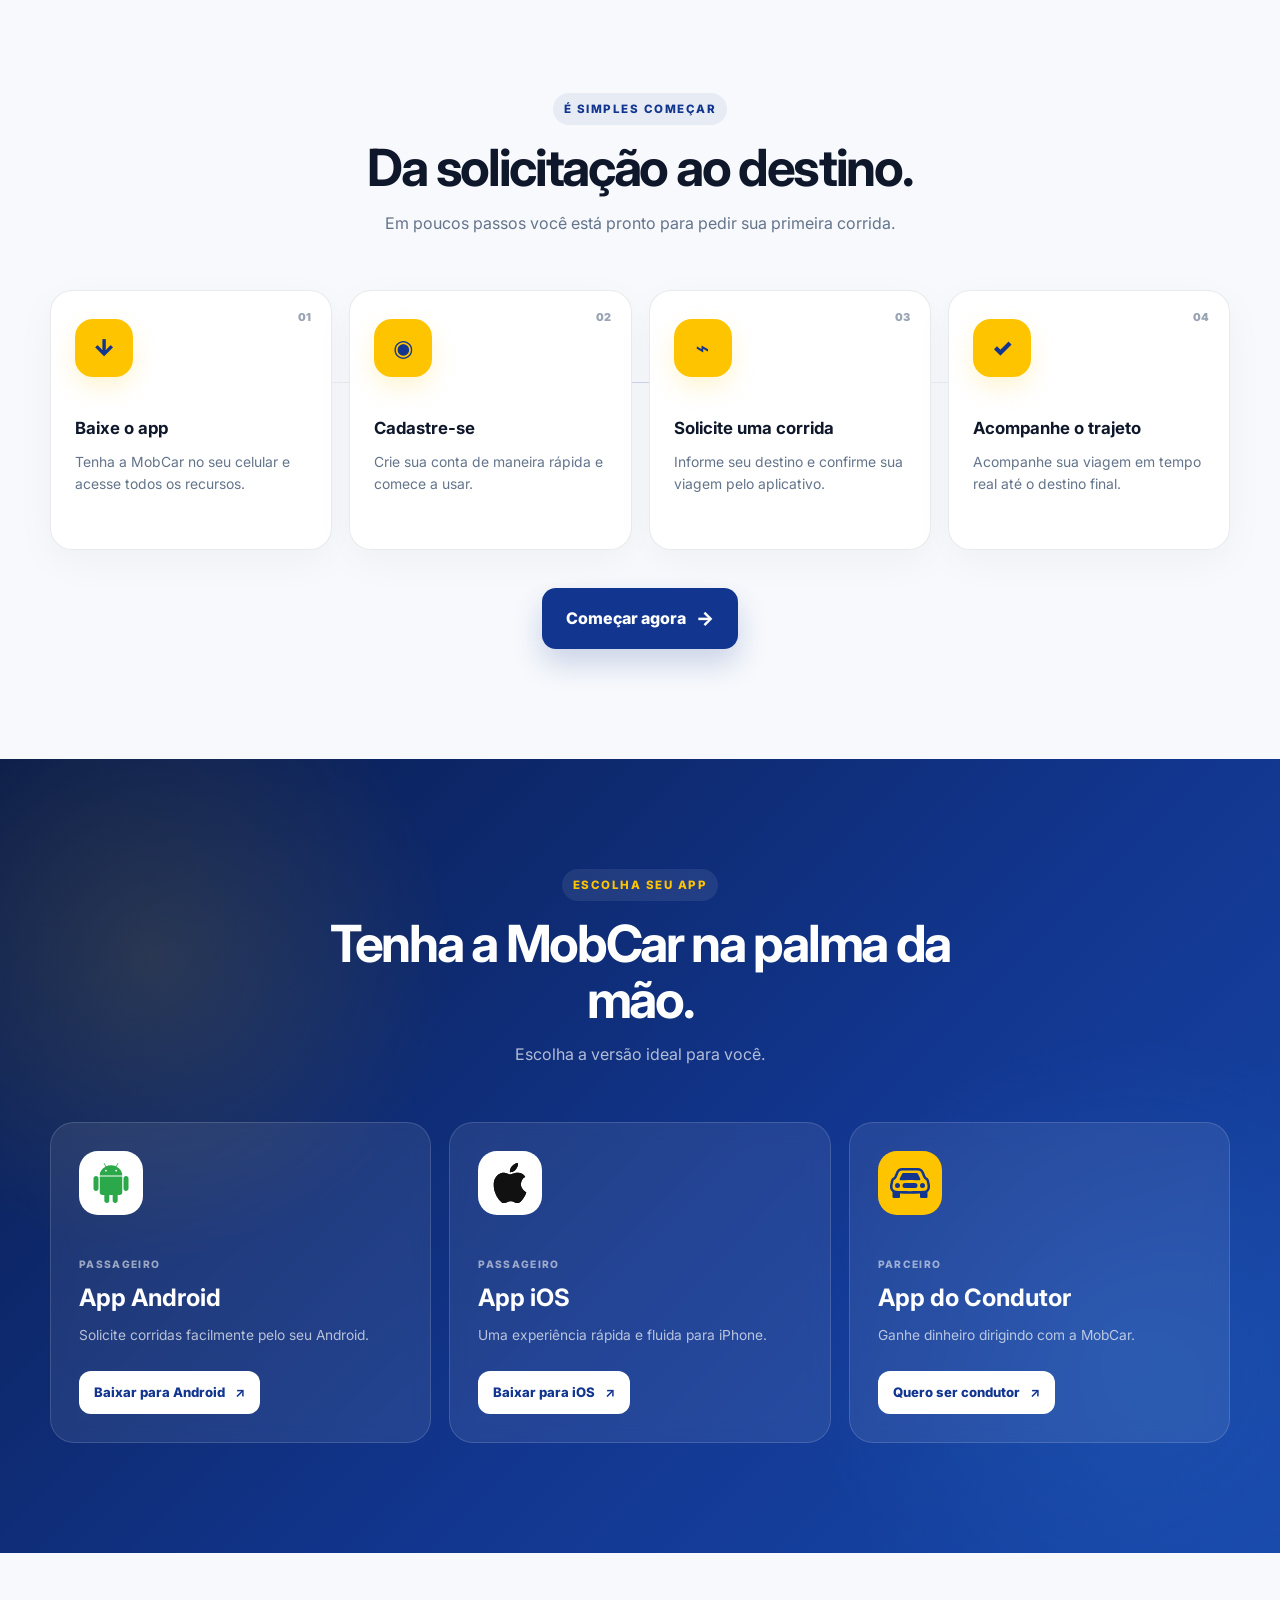
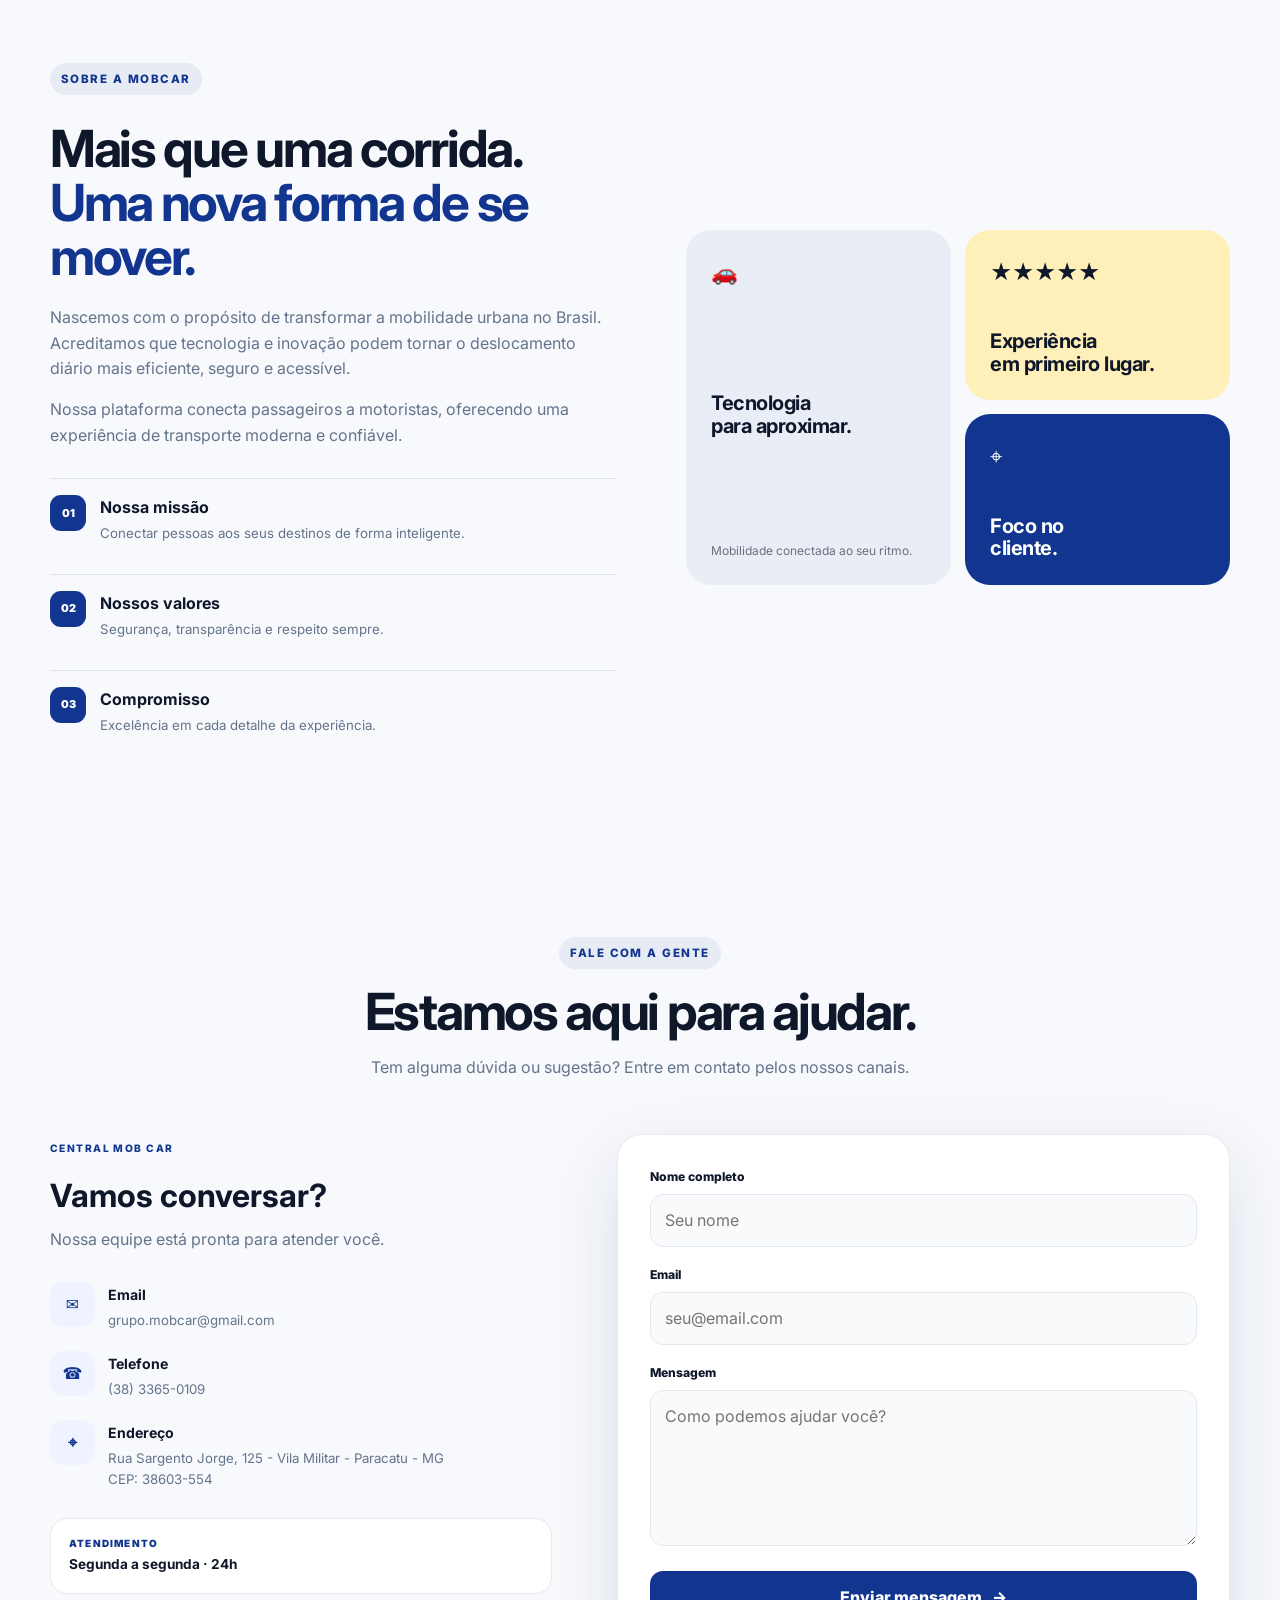
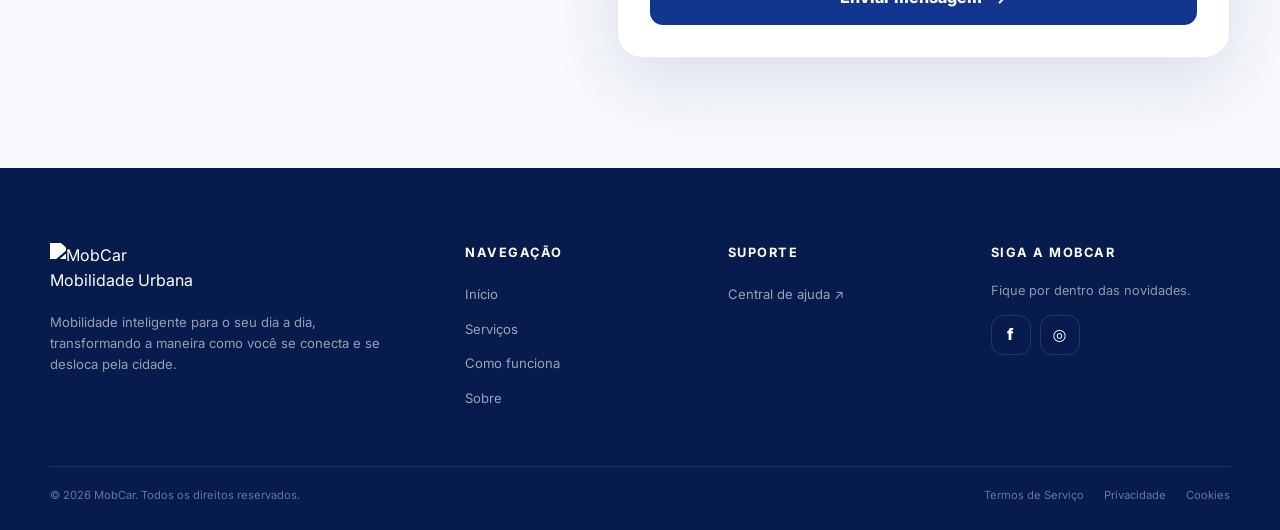
==== commit c92b4205: "Atualização do site completo" ====
--- a/index.html
+++ b/index.html
@@ -3,27 +3,31 @@
 <head>
     <meta charset="UTF-8">
     <meta name="viewport" content="width=device-width, initial-scale=1.0">
-    <title>MobCar - Mobilidade Inteligente</title>
+    <meta name="theme-color" content="#12368f">
+    <meta name="description" content="MobCar — mobilidade urbana inteligente, rápida e segura.">
+    <title>MobCar | Mobilidade Urbana</title>
+
     <link rel="preconnect" href="https://fonts.googleapis.com">
     <link rel="preconnect" href="https://fonts.gstatic.com" crossorigin>
-    <link href="https://fonts.googleapis.com/css2?family=Inter:wght@400;500;600;700&display=swap" rel="stylesheet">
+    <link href="https://fonts.googleapis.com/css2?family=Inter:wght@400;500;600;700;800&display=swap" rel="stylesheet">
     <link rel="stylesheet" href="css/style.css">
 </head>
 <body>
-
-    <header class="cabecalho-principal">
+    <div class="scroll-progress" aria-hidden="true"></div>
+
+    <header class="cabecalho-principal" id="header">
         <div class="container-cabecalho">
-            <div class="logotipo">
-               <img class="mobcar" src="imagens/logo-mobcar.png.png" alt="logo-mobcar">
-            </div>
-            
-            <button class="botao-menu" aria-label="Abrir menu">
+            <a class="logotipo" href="#inicio" aria-label="MobCar - início">
+                <img class="mobcar" src="imagens/logo-mobcar.png.png" alt="MobCar Mobilidade Urbana">
+            </a>
+
+            <button class="botao-menu" type="button" aria-label="Abrir menu" aria-expanded="false" aria-controls="menu-principal">
                 <span class="barra"></span>
                 <span class="barra"></span>
                 <span class="barra"></span>
             </button>
 
-            <nav class="barra-navegacao">
+            <nav class="barra-navegacao" id="menu-principal">
                 <ul class="links-navegacao">
                     <li><a href="#inicio" class="ativo">Início</a></li>
                     <li><a href="#servicos">Serviços</a></li>
@@ -32,8 +36,8 @@
                     <li><a href="#contato">Contato</a></li>
                 </ul>
                 <a href="#aplicativos" class="botao-baixar-app">
-                    <svg width="16" height="16" viewBox="0 0 24 24" fill="none" stroke="currentColor" stroke-width="2"><path d="M21 15v4a2 2 0 0 1-2 2H5a2 2 0 0 1-2-2v-4M7 10l5 5 5-5M12 15V3"/></svg>
-                    Baixar App
+                    <span>Baixar App</span>
+                    <span class="seta">↗</span>
                 </a>
             </nav>
         </div>
@@ -41,36 +45,56 @@
 
     <main>
         <section id="inicio" class="secao-principal">
+            <div class="hero-glow hero-glow-1"></div>
+            <div class="hero-glow hero-glow-2"></div>
+
             <div class="container-principal">
-                <div class="conteudo-principal">
-                    <h1>Mobilidade inteligente para o seu dia a dia</h1>
-                    <p>Conectamos você ao seu destino de forma rápida, segura e econômica. A tecnologia a favor da sua mobilidade urbana.</p>
-                    
+                <div class="conteudo-principal reveal">
+                    <div class="eyebrow"><span></span> Mobilidade urbana inteligente</div>
+
+                    <h1>Seu destino está mais perto com a <strong>MobCar.</strong></h1>
+                    <p>Conectamos você ao seu destino de forma rápida, segura e econômica. Tecnologia a favor da sua mobilidade urbana.</p>
+
                     <div class="botoes-principais">
-                        <a href="#aplicativos" class="botao-primario">Solicitar Corrida &rarr;</a>
-                        <a href="#servicos" class="botao-secundario">Saiba Mais <span class="seta-baixo"></span></a>
+                        <a href="#aplicativos" class="botao-primario">
+                            Solicitar corrida
+                            <span class="icone-botao">→</span>
+                        </a>
+                        <a href="#servicos" class="botao-secundario">Conheça a MobCar</a>
                     </div>
 
                     <div class="estatisticas-principais">
                         <div class="item-estatistica">
-                            <h3>50k+</h3>
-                            <p>Usuários ativos</p>
+                            <strong data-counter="50" data-suffix="k+">50k+</strong>
+                            <span>Usuários ativos</span>
                         </div>
                         <div class="item-estatistica">
-                            <h3>10k+</h3>
-                            <p>Motoristas parceiros</p>
+                            <strong data-counter="10" data-suffix="k+">10k+</strong>
+                            <span>Motoristas parceiros</span>
                         </div>
                         <div class="item-estatistica">
-                            <h3>2Mi+</h3>
-                            <p>Corridas realizadas</p>
-                        </div>
-                    </div>
-                </div>
-                
-                <div class="container-imagem-principal">
-                    <img src="imagens/Carro-app-logo 3.png" alt="Carro elétrico compacto MobCar em movimento" class="imagem-principal">
+                            <strong data-counter="2" data-suffix="Mi+">2Mi+</strong>
+                            <span>Corridas realizadas</span>
+                        </div>
+                    </div>
+                </div>
+
+                <div class="container-imagem-principal reveal reveal-delay">
+                    <div class="hero-orbit orbit-one"></div>
+                    <div class="hero-orbit orbit-two"></div>
+
+                    <div class="hero-card">
+                        <span class="status-dot"></span>
+                        <div>
+                            <small>MobCar em movimento</small>
+                            <strong>Pronto para você</strong>
+                        </div>
+                    </div>
+
+                    <img src="imagens/Carro-app-logo 3.png" alt="Carro MobCar" class="imagem-principal">
+
                     <div class="placa-flutuante">
-                        <span class="icone-placa">🚗</span>
+                        <span class="icone-placa">⌁</span>
                         <div>
                             <span class="titulo-placa">Tempo médio</span>
                             <span class="valor-placa">3 minutos</span>
@@ -78,281 +102,260 @@
                     </div>
                 </div>
             </div>
+
+            <a class="scroll-cue" href="#servicos" aria-label="Rolar para serviços">
+                <span>Explore</span><i></i>
+            </a>
         </section>
 
         <section id="servicos" class="secao-vantagens">
-            <div class="cabecalho-secao">
-                <h2>Por que escolher a MobCar?</h2>
-                <p>Oferecemos a melhor experiência em mobilidade urbana com tecnologia de ponta e foco total em você</p>
+            <div class="cabecalho-secao reveal">
+                <span class="section-tag">Por que MobCar</span>
+                <h2>Mobilidade feita para <em>simplificar</em> seu dia.</h2>
+                <p>Uma experiência moderna, com tecnologia, praticidade e foco total em você.</p>
             </div>
 
             <div class="grade-vantagens">
-                <div class="cartao-vantagem">
-                    <div class="icone-cartao icone-azul">⚡</div>
-                    <h3>Corridas Rápidas</h3>
-                    <p>Conectamos você ao motorista mais próximo em poucos segundos. Chegue ao seu destino sem perder tempo.</p>
-                </div>
-                <div class="cartao-vantagem">
-                    <div class="icone-cartao icone-azul">$</div>
+                <article class="cartao-vantagem reveal">
+                    <div class="icone-cartao">⚡</div>
+                    <span class="numero-card">01</span>
+                    <h3>Corridas rápidas</h3>
+                    <p>Conectamos você ao motorista mais próximo em poucos segundos.</p>
+                </article>
+                <article class="cartao-vantagem reveal">
+                    <div class="icone-cartao">R$</div>
+                    <span class="numero-card">02</span>
                     <h3>Economia</h3>
-                    <p>Preços justos e competitivos. Transparência total no valor da sua corrida antes de confirmar.</p>
-                </div>
-                <div class="cartao-vantagem">
-                    <div class="icone-cartao icone-azul">🛡️</div>
+                    <p>Preços justos e competitivos com transparência no valor da corrida.</p>
+                </article>
+                <article class="cartao-vantagem reveal">
+                    <div class="icone-cartao">🛡</div>
+                    <span class="numero-card">03</span>
                     <h3>Segurança</h3>
-                    <p>Motoristas verificados e avaliados. Compartilhe sua rota em tempo real com familiares e amigos.</p>
-                </div>
-                <div class="cartao-vantagem">
-                    <div class="icone-cartao icone-azul">📍</div>
-                    <h3>Rastreamento em Tempo Real</h3>
-                    <p>Acompanhe o motorista no mapa e saiba exatamente quando ele chegará. Total visibilidade do trajeto.</p>
-                </div>
+                    <p>Motoristas verificados e recursos para acompanhar sua viagem.</p>
+                </article>
+                <article class="cartao-vantagem reveal">
+                    <div class="icone-cartao">⌖</div>
+                    <span class="numero-card">04</span>
+                    <h3>Tempo real</h3>
+                    <p>Acompanhe o motorista e tenha mais visibilidade do seu trajeto.</p>
+                </article>
             </div>
         </section>
 
         <section id="como-funciona" class="secao-passoapasso">
-            <div class="cabecalho-secao">
-                <h2>Como Funciona</h2>
-                <p>Em apenas 4 passos simples você estará pronto para sua primeira corrida</p>
+            <div class="cabecalho-secao reveal">
+                <span class="section-tag">É simples começar</span>
+                <h2>Da solicitação ao destino.</h2>
+                <p>Em poucos passos você está pronto para pedir sua primeira corrida.</p>
             </div>
 
             <div class="linha-passos">
-                <div class="cartao-passo" data-step="01">
-                    <div class="icone-passo">📥</div>
+                <article class="cartao-passo reveal" data-step="01">
+                    <div class="icone-passo">↓</div>
                     <h3>Baixe o app</h3>
-                    <p>Disponível gratuitamente na App Store e Google Play. Instalação rápida e fácil.</p>
-                </div>
-                <div class="cartao-passo" data-step="02">
-                    <div class="icone-passo">👤</div>
+                    <p>Tenha a MobCar no seu celular e acesse todos os recursos.</p>
+                </article>
+                <article class="cartao-passo reveal" data-step="02">
+                    <div class="icone-passo">◉</div>
                     <h3>Cadastre-se</h3>
-                    <p>Crie sua conta em minutos com seu e-mail ou redes sociais. Processo simples e seguro.</p>
-                </div>
-                <div class="cartao-passo" data-step="03">
-                    <div class="icone-passo">🚗</div>
+                    <p>Crie sua conta de maneira rápida e comece a usar.</p>
+                </article>
+                <article class="cartao-passo reveal" data-step="03">
+                    <div class="icone-passo">⌁</div>
                     <h3>Solicite uma corrida</h3>
-                    <p>Informe seu destino e escolha a categoria de veículo. Veja o valor antes de confirmar.</p>
-                </div>
-                <div class="cartao-passo" data-step="04">
-                    <div class="icone-passo">📐</div>
+                    <p>Informe seu destino e confirme sua viagem pelo aplicativo.</p>
+                </article>
+                <article class="cartao-passo reveal" data-step="04">
+                    <div class="icone-passo">✓</div>
                     <h3>Acompanhe o trajeto</h3>
-                    <p>Siga em tempo real a posição do motorista e seu trajeto até o destino final.</p>
-                </div>
-            </div>
-
-            <div class="central-cta">
-                <a href="#aplicativos" class="botao-primario cta-grande">Começar Agora</a>
-            </div>
-        </section>
-
-
-    <section id="aplicativos" class="secao-passoapasso">
-    
-        <div class="cabecalho-secao">
-           <h2>Aplicativos</h2>
-           <p>Escolha a versão ideal para você e aproveite toda a experiência MobCar</p>
-        </div>
-
-        <div class="linha-passos">
-         <div class="cartao-passo" data-step="01">
-           <div class="icone-passo"><svg xmlns="http://www.w3.org/2000/svg" width="40" height="40" fill="currentColor" class="bi bi-android2" viewBox="0 0 16 16">
-           <path d="m10.213 1.471.691-1.26q.069-.124-.048-.192-.128-.057-.195.058l-.7 1.27A4.8 4.8 0 0 0 8.005.941q-1.032 0-1.956.404l-.7-1.27Q5.281-.037 5.154.02q-.117.069-.049.193l.691 1.259a4.25 4.25 0 0 0-1.673 1.476A3.7 3.7 0 0 0 3.5 5.02h9q0-1.125-.623-2.072a4.27 4.27 0 0 0-1.664-1.476ZM6.22 3.303a.37.37 0 0 1-.267.11.35.35 0 0 1-.263-.11.37.37 0 0 1-.107-.264.37.37 0 0 1 .107-.265.35.35 0 0 1 .263-.11q.155 0 .267.11a.36.36 0 0 1 .112.265.36.36 0 0 1-.112.264m4.101 0a.35.35 0 0 1-.262.11.37.37 0 0 1-.268-.11.36.36 0 0 1-.112-.264q0-.154.112-.265a.37.37 0 0 1 .268-.11q.155 0 .262.11a.37.37 0 0 1 .107.265q0 .153-.107.264M3.5 11.77q0 .441.311.75.311.306.76.307h.758l.01 2.182q0 .414.292.703a.96.96 0 0 0 .7.288.97.97 0 0 0 .71-.288.95.95 0 0 0 .292-.703v-2.182h1.343v2.182q0 .414.292.703a.97.97 0 0 0 .71.288.97.97 0 0 0 .71-.288.95.95 0 0 0 .292-.703v-2.182h.76q.436 0 .749-.308.31-.307.311-.75V5.365h-9zm10.495-6.587a.98.98 0 0 0-.702.278.9.9 0 0 0-.293.685v4.063q0 .406.293.69a.97.97 0 0 0 .702.284q.42 0 .712-.284a.92.92 0 0 0 .293-.69V6.146a.9.9 0 0 0-.293-.685 1 1 0 0 0-.712-.278m-12.702.283a1 1 0 0 1 .712-.283q.41 0 .702.283a.9.9 0 0 1 .293.68v4.063a.93.93 0 0 1-.288.69.97.97 0 0 1-.707.284 1 1 0 0 1-.712-.284.92.92 0 0 1-.293-.69V6.146q0-.396.293-.68"/>
-           </svg></div>
-           <h3>App Android</h3>
-           <p>Baixe nosso aplicativo para Android e solicite corridas facilmente.</p>
-           <a href="https://play.google.com/store/apps/details?id=br.com.paracatumobi.passenger.drivermachine&pcampaignid=web_share"  class="botao-app" target="_blank">Baixar para Android</a>
-         </div>
-
-         <div class="cartao-passo" data-step="02">
-           <div class="icone-passo"><svg xmlns="http://www.w3.org/2000/svg" width="40" height="40" fill="currentColor" class="bi bi-apple" viewBox="0 0 16 16">
-           <path d="M11.182.008C11.148-.03 9.923.023 8.857 1.18c-1.066 1.156-.902 2.482-.878 2.516s1.52.087 2.475-1.258.762-2.391.728-2.43m3.314 11.733c-.048-.096-2.325-1.234-2.113-3.422s1.675-2.789 1.698-2.854-.597-.79-1.254-1.157a3.7 3.7 0 0 0-1.563-.434c-.108-.003-.483-.095-1.254.116-.508.139-1.653.589-1.968.607-.316.018-1.256-.522-2.267-.665-.647-.125-1.333.131-1.824.328-.49.196-1.422.754-2.074 2.237-.652 1.482-.311 3.83-.067 4.56s.625 1.924 1.273 2.796c.576.984 1.34 1.667 1.659 1.899s1.219.386 1.843.067c.502-.308 1.408-.485 1.766-.472.357.013 1.061.154 1.782.539.571.197 1.111.115 1.652-.105.541-.221 1.324-1.059 2.238-2.758q.52-1.185.473-1.282"/>
-           <path d="M11.182.008C11.148-.03 9.923.023 8.857 1.18c-1.066 1.156-.902 2.482-.878 2.516s1.52.087 2.475-1.258.762-2.391.728-2.43m3.314 11.733c-.048-.096-2.325-1.234-2.113-3.422s1.675-2.789 1.698-2.854-.597-.79-1.254-1.157a3.7 3.7 0 0 0-1.563-.434c-.108-.003-.483-.095-1.254.116-.508.139-1.653.589-1.968.607-.316.018-1.256-.522-2.267-.665-.647-.125-1.333.131-1.824.328-.49.196-1.422.754-2.074 2.237-.652 1.482-.311 3.83-.067 4.56s.625 1.924 1.273 2.796c.576.984 1.34 1.667 1.659 1.899s1.219.386 1.843.067c.502-.308 1.408-.485 1.766-.472.357.013 1.061.154 1.782.539.571.197 1.111.115 1.652-.105.541-.221 1.324-1.059 2.238-2.758q.52-1.185.473-1.282"/>
-           </svg></div>
-           <h3>App iOS</h3>
-           <p>Disponível para iPhone com uma experiência rápida e fluida.</p>
-           <a href="https://apps.apple.com/br/app/mobcar-passageiro/id1669278297" class="botao-app" target="_blank">Baixar para iOS</a>
-         </div>
-
-         <div class="cartao-passo" data-step="03">
-            <div class="icone-passo"><svg xmlns="http://www.w3.org/2000/svg" width="40" height="40" fill="currentColor" class="bi bi-car-front" viewBox="0 0 16 16">
-  <path d="M4 9a1 1 0 1 1-2 0 1 1 0 0 1 2 0m10 0a1 1 0 1 1-2 0 1 1 0 0 1 2 0M6 8a1 1 0 0 0 0 2h4a1 1 0 1 0 0-2zM4.862 4.276 3.906 6.19a.51.51 0 0 0 .497.731c.91-.073 2.35-.17 3.597-.17s2.688.097 3.597.17a.51.51 0 0 0 .497-.731l-.956-1.913A.5.5 0 0 0 10.691 4H5.309a.5.5 0 0 0-.447.276"/>
-  <path d="M2.52 3.515A2.5 2.5 0 0 1 4.82 2h6.362c1 0 1.904.596 2.298 1.515l.792 1.848c.075.175.21.319.38.404.5.25.855.715.965 1.262l.335 1.679q.05.242.049.49v.413c0 .814-.39 1.543-1 1.997V13.5a.5.5 0 0 1-.5.5h-2a.5.5 0 0 1-.5-.5v-1.338c-1.292.048-2.745.088-4 .088s-2.708-.04-4-.088V13.5a.5.5 0 0 1-.5.5h-2a.5.5 0 0 1-.5-.5v-1.892c-.61-.454-1-1.183-1-1.997v-.413a2.5 2.5 0 0 1 .049-.49l.335-1.68c.11-.546.465-1.012.964-1.261a.8.8 0 0 0 .381-.404l.792-1.848ZM4.82 3a1.5 1.5 0 0 0-1.379.91l-.792 1.847a1.8 1.8 0 0 1-.853.904.8.8 0 0 0-.43.564L1.03 8.904a1.5 1.5 0 0 0-.03.294v.413c0 .796.62 1.448 1.408 1.484 1.555.07 3.786.155 5.592.155s4.037-.084 5.592-.155A1.48 1.48 0 0 0 15 9.611v-.413q0-.148-.03-.294l-.335-1.68a.8.8 0 0 0-.43-.563 1.8 1.8 0 0 1-.853-.904l-.792-1.848A1.5 1.5 0 0 0 11.18 3z"/>
-</svg></div>
-            <h3>App Do Condutor</h3>
-            <p>Ganhe dinheiro dirigindo com a MobCar. Cadastre-se agora.</p>
-            <a href="https://play.google.com/store/apps/details?id=br.com.paracatumobi.taxi.drivermachine&pcampaignid=web_share" class="botao-app" target="_blank">Quero ser condutor</a>
-         </div>
-        </div>
-    </section>
-
+                    <p>Acompanhe sua viagem em tempo real até o destino final.</p>
+                </article>
+            </div>
+
+            <div class="central-cta reveal">
+                <a href="#aplicativos" class="botao-primario cta-grande">Começar agora <span>→</span></a>
+            </div>
+        </section>
+
+        <section id="aplicativos" class="secao-aplicativos">
+            <div class="apps-background"></div>
+            <div class="cabecalho-secao reveal">
+                <span class="section-tag section-tag-light">Escolha seu app</span>
+                <h2>Tenha a MobCar na palma da mão.</h2>
+                <p>Escolha a versão ideal para você.</p>
+            </div>
+
+            <div class="linha-apps">
+                <article class="cartao-app reveal">
+                    <div class="app-icon android"><svg xmlns="http://www.w3.org/2000/svg" width="40" height="40" fill="currentColor" class="bi bi-android2" viewBox="0 0 16 16">
+                    <path d="m10.213 1.471.691-1.26q.069-.124-.048-.192-.128-.057-.195.058l-.7 1.27A4.8 4.8 0 0 0 8.005.941q-1.032 0-1.956.404l-.7-1.27Q5.281-.037 5.154.02q-.117.069-.049.193l.691 1.259a4.25 4.25 0 0 0-1.673 1.476A3.7 3.7 0 0 0 3.5 5.02h9q0-1.125-.623-2.072a4.27 4.27 0 0 0-1.664-1.476ZM6.22 3.303a.37.37 0 0 1-.267.11.35.35 0 0 1-.263-.11.37.37 0 0 1-.107-.264.37.37 0 0 1 .107-.265.35.35 0 0 1 .263-.11q.155 0 .267.11a.36.36 0 0 1 .112.265.36.36 0 0 1-.112.264m4.101 0a.35.35 0 0 1-.262.11.37.37 0 0 1-.268-.11.36.36 0 0 1-.112-.264q0-.154.112-.265a.37.37 0 0 1 .268-.11q.155 0 .262.11a.37.37 0 0 1 .107.265q0 .153-.107.264M3.5 11.77q0 .441.311.75.311.306.76.307h.758l.01 2.182q0 .414.292.703a.96.96 0 0 0 .7.288.97.97 0 0 0 .71-.288.95.95 0 0 0 .292-.703v-2.182h1.343v2.182q0 .414.292.703a.97.97 0 0 0 .71.288.97.97 0 0 0 .71-.288.95.95 0 0 0 .292-.703v-2.182h.76q.436 0 .749-.308.31-.307.311-.75V5.365h-9zm10.495-6.587a.98.98 0 0 0-.702.278.9.9 0 0 0-.293.685v4.063q0 .406.293.69a.97.97 0 0 0 .702.284q.42 0 .712-.284a.92.92 0 0 0 .293-.69V6.146a.9.9 0 0 0-.293-.685 1 1 0 0 0-.712-.278m-12.702.283a1 1 0 0 1 .712-.283q.41 0 .702.283a.9.9 0 0 1 .293.68v4.063a.93.93 0 0 1-.288.69.97.97 0 0 1-.707.284 1 1 0 0 1-.712-.284.92.92 0 0 1-.293-.69V6.146q0-.396.293-.68"/>
+                    </svg></div>
+                    <div class="app-copy">
+                        <span>PASSAGEIRO</span>
+                        <h3>App Android</h3>
+                        <p>Solicite corridas facilmente pelo seu Android.</p>
+                    </div>
+                    <a href="https://play.google.com/store/apps/details?id=br.com.paracatumobi.passenger.drivermachine&pcampaignid=web_share" class="botao-app" target="_blank" rel="noopener">Baixar para Android <b>↗</b></a>
+                </article>
+
+                <article class="cartao-app reveal">
+                    <div class="app-icon apple"><svg xmlns="http://www.w3.org/2000/svg" width="40" height="40" fill="currentColor" class="bi bi-apple" viewBox="0 0 16 16">
+                    <path d="M11.182.008C11.148-.03 9.923.023 8.857 1.18c-1.066 1.156-.902 2.482-.878 2.516s1.52.087 2.475-1.258.762-2.391.728-2.43m3.314 11.733c-.048-.096-2.325-1.234-2.113-3.422s1.675-2.789 1.698-2.854-.597-.79-1.254-1.157a3.7 3.7 0 0 0-1.563-.434c-.108-.003-.483-.095-1.254.116-.508.139-1.653.589-1.968.607-.316.018-1.256-.522-2.267-.665-.647-.125-1.333.131-1.824.328-.49.196-1.422.754-2.074 2.237-.652 1.482-.311 3.83-.067 4.56s.625 1.924 1.273 2.796c.576.984 1.34 1.667 1.659 1.899s1.219.386 1.843.067c.502-.308 1.408-.485 1.766-.472.357.013 1.061.154 1.782.539.571.197 1.111.115 1.652-.105.541-.221 1.324-1.059 2.238-2.758q.52-1.185.473-1.282"/>
+                    <path d="M11.182.008C11.148-.03 9.923.023 8.857 1.18c-1.066 1.156-.902 2.482-.878 2.516s1.52.087 2.475-1.258.762-2.391.728-2.43m3.314 11.733c-.048-.096-2.325-1.234-2.113-3.422s1.675-2.789 1.698-2.854-.597-.79-1.254-1.157a3.7 3.7 0 0 0-1.563-.434c-.108-.003-.483-.095-1.254.116-.508.139-1.653.589-1.968.607-.316.018-1.256-.522-2.267-.665-.647-.125-1.333.131-1.824.328-.49.196-1.422.754-2.074 2.237-.652 1.482-.311 3.83-.067 4.56s.625 1.924 1.273 2.796c.576.984 1.34 1.667 1.659 1.899s1.219.386 1.843.067c.502-.308 1.408-.485 1.766-.472.357.013 1.061.154 1.782.539.571.197 1.111.115 1.652-.105.541-.221 1.324-1.059 2.238-2.758q.52-1.185.473-1.282"/>
+                    </svg></div>
+                    <div class="app-copy">
+                        <span>PASSAGEIRO</span>
+                        <h3>App iOS</h3>
+                        <p>Uma experiência rápida e fluida para iPhone.</p>
+                    </div>
+                    <a href="https://apps.apple.com/br/app/mobcar-passageiro/id1669278297" class="botao-app" target="_blank" rel="noopener">Baixar para iOS <b>↗</b></a>
+                </article>
+
+                <article class="cartao-app app-condutor reveal">
+                    <div class="app-icon driver"><svg xmlns="http://www.w3.org/2000/svg" width="40" height="40" fill="currentColor" class="bi bi-car-front" viewBox="0 0 16 16">
+                     <path d="M4 9a1 1 0 1 1-2 0 1 1 0 0 1 2 0m10 0a1 1 0 1 1-2 0 1 1 0 0 1 2 0M6 8a1 1 0 0 0 0 2h4a1 1 0 1 0 0-2zM4.862 4.276 3.906 6.19a.51.51 0 0 0 .497.731c.91-.073 2.35-.17 3.597-.17s2.688.097 3.597.17a.51.51 0 0 0 .497-.731l-.956-1.913A.5.5 0 0 0 10.691 4H5.309a.5.5 0 0 0-.447.276"/>
+                     <path d="M2.52 3.515A2.5 2.5 0 0 1 4.82 2h6.362c1 0 1.904.596 2.298 1.515l.792 1.848c.075.175.21.319.38.404.5.25.855.715.965 1.262l.335 1.679q.05.242.049.49v.413c0 .814-.39 1.543-1 1.997V13.5a.5.5 0 0 1-.5.5h-2a.5.5 0 0 1-.5-.5v-1.338c-1.292.048-2.745.088-4 .088s-2.708-.04-4-.088V13.5a.5.5 0 0 1-.5.5h-2a.5.5 0 0 1-.5-.5v-1.892c-.61-.454-1-1.183-1-1.997v-.413a2.5 2.5 0 0 1 .049-.49l.335-1.68c.11-.546.465-1.012.964-1.261a.8.8 0 0 0 .381-.404l.792-1.848ZM4.82 3a1.5 1.5 0 0 0-1.379.91l-.792 1.847a1.8 1.8 0 0 1-.853.904.8.8 0 0 0-.43.564L1.03 8.904a1.5 1.5 0 0 0-.03.294v.413c0 .796.62 1.448 1.408 1.484 1.555.07 3.786.155 5.592.155s4.037-.084 5.592-.155A1.48 1.48 0 0 0 15 9.611v-.413q0-.148-.03-.294l-.335-1.68a.8.8 0 0 0-.43-.563 1.8 1.8 0 0 1-.853-.904l-.792-1.848A1.5 1.5 0 0 0 11.18 3z"/>
+                    </svg></div>
+                    <div class="app-copy">
+                        <span>PARCEIRO</span>
+                        <h3>App do Condutor</h3>
+                        <p>Ganhe dinheiro dirigindo com a MobCar.</p>
+                    </div>
+                    <a href="https://play.google.com/store/apps/details?id=br.com.paracatumobi.taxi.drivermachine&pcampaignid=web_share" class="botao-app" target="_blank" rel="noopener">Quero ser condutor <b>↗</b></a>
+                </article>
+            </div>
+        </section>
 
         <section id="sobre" class="secao-sobre">
             <div class="container-sobre">
-                <div class="conteudo-sobre">
-                    <h2>Sobre a MobCar</h2>
-                    <p>Nascemos com o propósito de transformar a mobilidade urbana no Brasil. Acreditamos que tecnologia e inovação podem tornar o deslocamento diário mais eficiente, seguro e acessível para todos.</p>
-                    <p>Nossa plataforma conecta milhares de passageiros a motoristas qualificados, oferecendo uma experiência de transporte moderna e confiável. Cada corrida é uma oportunidade de fazer a diferença na vida das pessoas.</p>
-                    
+                <div class="conteudo-sobre reveal">
+                    <span class="section-tag">Sobre a MobCar</span>
+                    <h2>Mais que uma corrida.<br><em>Uma nova forma de se mover.</em></h2>
+                    <p>Nascemos com o propósito de transformar a mobilidade urbana no Brasil. Acreditamos que tecnologia e inovação podem tornar o deslocamento diário mais eficiente, seguro e acessível.</p>
+                    <p>Nossa plataforma conecta passageiros a motoristas, oferecendo uma experiência de transporte moderna e confiável.</p>
+
                     <div class="pilares-sobre">
                         <div class="item-pilar">
-                            <span class="icone-pilar">🎯</span>
-                            <div>
-                                <h4>Nossa Missão</h4>
-                                <p>Conectar pessoas aos seus destinos de forma inteligente</p>
-                            </div>
+                            <span class="icone-pilar">01</span>
+                            <div><h4>Nossa missão</h4><p>Conectar pessoas aos seus destinos de forma inteligente.</p></div>
                         </div>
                         <div class="item-pilar">
-                            <span class="icone-pilar">👥</span>
-                            <div>
-                                <h4>Nossos Valores</h4>
-                                <p>Segurança, transparência e respeito sempre</p>
-                            </div>
+                            <span class="icone-pilar">02</span>
+                            <div><h4>Nossos valores</h4><p>Segurança, transparência e respeito sempre.</p></div>
                         </div>
                         <div class="item-pilar">
-                            <span class="icone-pilar">🏅</span>
-                            <div>
-                                <h4>Compromisso</h4>
-                                <p>Excelência em cada detalhe da experiência</p>
-                            </div>
-                        </div>
-                    </div>
-                </div>
-
-                <div class="grade-bento-sobre">
-                    <div class="caixa-bento caixa-cinza">
+                            <span class="icone-pilar">03</span>
+                            <div><h4>Compromisso</h4><p>Excelência em cada detalhe da experiência.</p></div>
+                        </div>
+                    </div>
+                </div>
+
+                <div class="grade-bento-sobre reveal reveal-delay">
+                    <div class="caixa-bento caixa-cinza caixa-alta">
                         <span class="emoji-bento">🚗</span>
-                        <p>Tecnologia Avançada</p>
-                    </div>
-                    <div class="caixa-bento caixa-amarela caixa-alta">
-                        <span class="emoji-bento">⭐⭐⭐⭐⭐</span>
-                        <p>Avaliação 4.8/5.0</p>
+                        <strong>Tecnologia<br>para aproximar.</strong>
+                        <small>Mobilidade conectada ao seu ritmo.</small>
                     </div>
                     <div class="caixa-bento caixa-amarela">
-                        <span class="emoji-bento">🌍</span>
-                        <p>Presente em diversas cidades</p>
-                    </div>
-                    <div class="caixa-bento caixa-cinza">
-                        <span class="emoji-bento">🎯</span>
-                        <p>Foco no cliente</p>
+                        <span class="emoji-bento">★★★★★</span>
+                        <strong>Experiência<br>em primeiro lugar.</strong>
+                    </div>
+                    <div class="caixa-bento caixa-azul">
+                        <span class="emoji-bento">⌖</span>
+                        <strong>Foco no<br>cliente.</strong>
                     </div>
                 </div>
             </div>
         </section>
 
         <section id="contato" class="secao-contato">
-            <div class="cabecalho-secao">
-                <h2>Entre em Contato</h2>
-                <p>Tem alguma dúvida ou sugestão? Estamos aqui para ajudar você</p>
+            <div class="cabecalho-secao reveal">
+                <span class="section-tag">Fale com a gente</span>
+                <h2>Estamos aqui para ajudar.</h2>
+                <p>Tem alguma dúvida ou sugestão? Entre em contato pelos nossos canais.</p>
             </div>
 
             <div class="container-contato">
-                <div class="informacoes-contato">
-                    <h3>Fale Conosco</h3>
-                    <p>Nossa equipe está pronta para atender você. Entre em contato através dos nossos canais ou preencha o formulário ao lado.</p>
-                    
+                <div class="informacoes-contato reveal">
+                    <div class="contato-intro">
+                        <span class="mini-label">CENTRAL MOB CAR</span>
+                        <h3>Vamos conversar?</h3>
+                        <p>Nossa equipe está pronta para atender você.</p>
+                    </div>
+
                     <ul class="lista-contato">
-                        <li>
-                            <span class="caixa-icone-contato">✉️</span>
-                            <div>
-                                <strong>Email</strong>
-                                <p>grupo.mobcar@gmail.com</p>
-                            </div>
-                        </li>
-                        <li>
-                            <span class="caixa-icone-contato">📞</span>
-                            <div>
-                                <strong>Telefone</strong>
-                                <p>(38) 3365-0109</p>
-                            </div>
-                        </li>
-                        <li>
-                            <span class="caixa-icone-contato">📍</span>
-                            <div>
-                                <strong>Endereço</strong>
-                                <p>Rua Sargento Jorge, 125 - Vila Militar - Paracatu - MG <br>CEP: 38603-554</p>
-                            </div>
-                        </li>
+                        <li><span class="caixa-icone-contato">✉</span><div><strong>Email</strong><p>grupo.mobcar@gmail.com</p></div></li>
+                        <li><span class="caixa-icone-contato">☎</span><div><strong>Telefone</strong><p>(38) 3365-0109</p></div></li>
+                        <li><span class="caixa-icone-contato">⌖</span><div><strong>Endereço</strong><p>Rua Sargento Jorge, 125 - Vila Militar - Paracatu - MG<br>CEP: 38603-554</p></div></li>
                     </ul>
 
                     <div class="caixa-horario">
-                        <h4>Horário de Atendimento</h4>
-                        <p>Segunda a Segunda: 24h</p>
-                    </div>
-                </div>
-
-                <section class="container-formulario-contato">
+                        <span>ATENDIMENTO</span>
+                        <strong>Segunda a segunda · 24h</strong>
+                    </div>
+                </div>
+
+                <div class="container-formulario-contato reveal reveal-delay">
                     <form target="_blank" id="mobcar-form" class="formulario-contato"
-                     action="https://formsubmit.co/matheusfonsecati.s@gmail.com"
-                     method="POST">
+                          action="https://formsubmit.co/matheusfonsecati.s@gmail.com" method="POST">
+                        <input type="hidden" name="_subject" value="Novo contato pelo site MobCar">
+                        <input type="hidden" name="_captcha" value="false">
 
                         <div class="grupo-formulario">
                             <label for="name">Nome completo</label>
-                            <input type="text" id="name" placeholder="Seu nome" required>
+                            <input type="text" id="name" name="name" placeholder="Seu nome" required>
                         </div>
                         <div class="grupo-formulario">
                             <label for="email">Email</label>
-                            <input type="email" id="email" placeholder="seu@email.com" required>
+                            <input type="email" id="email" name="email" placeholder="seu@email.com" required>
                         </div>
                         <div class="grupo-formulario">
                             <label for="message">Mensagem</label>
-                            <textarea id="message" rows="5" placeholder="Como podemos ajudar você?" required></textarea>
-                        </div>
-                        <button type="submit" class="botao-enviar">
-                            Enviar Mensagem 
-                            <svg width="16" height="16" viewBox="0 0 24 24" fill="none" stroke="currentColor" stroke-width="2"><line x1="22" y1="2" x2="11" y2="13"/><polygon points="22 2 15 22 11 13 2 9 22 2"/></svg>
-                        </button>
+                            <textarea id="message" name="message" rows="5" placeholder="Como podemos ajudar você?" required></textarea>
+                        </div>
+                        <button type="submit" class="botao-enviar">Enviar mensagem <span>→</span></button>
                     </form>
-                </section>
-            </div>
-             <section> 
-                <a href="https://wa.me/553833650109"
-                   class="whatsapp-float"
-                   target="_blank"
-                   aria-label="Falar no WhatsApp">
-                  <svg xmlns="http://www.w3.org/2000/svg" width="25" height="25" fill="currentColor" class="bi bi-whatsapp" viewBox="0 0 16 16">
-                  <path d="M13.601 2.326A7.85 7.85 0 0 0 7.994 0C3.627 0 .068 3.558.064 7.926c0 1.399.366 2.76 1.057 3.965L0 16l4.204-1.102a7.9 7.9 0 0 0 3.79.965h.004c4.368 0 7.926-3.558 7.93-7.93A7.9 7.9 0 0 0 13.6 2.326zM7.994 14.521a6.6 6.6 0 0 1-3.356-.92l-.24-.144-2.494.654.666-2.433-.156-.251a6.56 6.56 0 0 1-1.007-3.505c0-3.626 2.957-6.584 6.591-6.584a6.56 6.56 0 0 1 4.66 1.931 6.56 6.56 0 0 1 1.928 4.66c-.004 3.639-2.961 6.592-6.592 6.592m3.615-4.934c-.197-.099-1.17-.578-1.353-.646-.182-.065-.315-.099-.445.099-.133.197-.513.646-.627.775-.114.133-.232.148-.43.05-.197-.1-.836-.308-1.592-.985-.59-.525-.985-1.175-1.103-1.372-.114-.198-.011-.304.088-.403.087-.088.197-.232.296-.346.1-.114.133-.198.198-.33.065-.134.034-.248-.015-.347-.05-.099-.445-1.076-.612-1.47-.16-.389-.323-.335-.445-.34-.114-.007-.247-.007-.38-.007a.73.73 0 0 0-.529.247c-.182.198-.691.677-.691 1.654s.71 1.916.81 2.049c.098.133 1.394 2.132 3.383 2.992.47.205.84.326 1.129.418.475.152.904.129 1.246.08.38-.058 1.171-.48 1.338-.943.164-.464.164-.86.114-.943-.049-.084-.182-.133-.38-.232"/>
-                  </svg>
-                </a>
-            </section> 
+                </div>
+            </div>
         </section>
     </main>
+
+    <a href="https://wa.me/553833650109" class="whatsapp-float" target="_blank" rel="noopener" aria-label="Falar no WhatsApp">
+        <span>◔</span>
+        <small>Fale conosco</small>
+    </a>
 
     <footer class="rodape-principal">
         <div class="rodape-topo">
             <div class="marca-rodape">
-                <div class="logotipo-invertido">
-                    <img src="imagens/logo-mobcar.png.png" alt="">
-                </div>
+                <a class="logotipo-invertido" href="#inicio">
+                    <img src="imagens/logo-mobcar.png" alt="MobCar Mobilidade Urbana">
+                </a>
                 <p>Mobilidade inteligente para o seu dia a dia, transformando a maneira como você se conecta e se desloca pela cidade.</p>
             </div>
 
             <div class="coluna-links-rodape">
-                <h4>Links Rápidos</h4>
+                <h4>Navegação</h4>
                 <ul>
                     <li><a href="#inicio">Início</a></li>
                     <li><a href="#servicos">Serviços</a></li>
-                    <li><a href="#como-funciona">Como Funciona</a></li>
+                    <li><a href="#como-funciona">Como funciona</a></li>
                     <li><a href="#sobre">Sobre</a></li>
                 </ul>
             </div>
 
             <div class="coluna-links-rodape">
                 <h4>Suporte</h4>
-                <ul>
-                    <li><a href="https://wa.me/553833650109">Central de Ajuda</a></li>
-                    
-                </ul>
+                <ul><li><a href="https://wa.me/553833650109" target="_blank" rel="noopener">Central de ajuda ↗</a></li></ul>
             </div>
 
             <div class="rodape-redes">
-                <h4>Redes Sociais</h4>
-                <p>Siga-nos e fique por dentro das novidades</p>
+                <h4>Siga a MobCar</h4>
+                <p>Fique por dentro das novidades.</p>
                 <div class="icones-sociais">
-                    <a href="https://www.facebook.com/paracatumobi?mibextid=2JQ9oc "  aria-label="Facebook"> <svg xmlns="http://www.w3.org/2000/svg" width="30" height="30" fill="currentColor" class="bi bi-facebook" viewBox="0 0 16 16">
-                    <path d="M16 8.049c0-4.446-3.582-8.05-8-8.05C3.58 0-.002 3.603-.002 8.05c0 4.017 2.926 7.347 6.75 7.951v-5.625h-2.03V8.05H6.75V6.275c0-2.017 1.195-3.131 3.022-3.131.876 0 1.791.157 1.791.157v1.98h-1.009c-.993 0-1.303.621-1.303 1.258v1.51h2.218l-.354 2.326H9.25V16c3.824-.604 6.75-3.934 6.75-7.951"/>
-                    </svg></a>
-                    <a href="https://www.instagram.com/mobcar_/" target="_blank" aria-label="Instagram"> <svg xmlns="http://www.w3.org/2000/svg" width="30" height="30" fill="currentColor" class="bi bi-instagram" viewBox="0 0 16 16">
-                    <path d="M8 0C5.829 0 5.556.01 4.703.048 3.85.088 3.269.222 2.76.42a3.9 3.9 0 0 0-1.417.923A3.9 3.9 0 0 0 .42 2.76C.222 3.268.087 3.85.048 4.7.01 5.555 0 5.827 0 8.001c0 2.172.01 2.444.048 3.297.04.852.174 1.433.372 1.942.205.526.478.972.923 1.417.444.445.89.719 1.416.923.51.198 1.09.333 1.942.372C5.555 15.99 5.827 16 8 16s2.444-.01 3.298-.048c.851-.04 1.434-.174 1.943-.372a3.9 3.9 0 0 0 1.416-.923c.445-.445.718-.891.923-1.417.197-.509.332-1.09.372-1.942C15.99 10.445 16 10.173 16 8s-.01-2.445-.048-3.299c-.04-.851-.175-1.433-.372-1.941a3.9 3.9 0 0 0-.923-1.417A3.9 3.9 0 0 0 13.24.42c-.51-.198-1.092-.333-1.943-.372C10.443.01 10.172 0 7.998 0zm-.717 1.442h.718c2.136 0 2.389.007 3.232.046.78.035 1.204.166 1.486.275.373.145.64.319.92.599s.453.546.598.92c.11.281.24.705.275 1.485.039.843.047 1.096.047 3.231s-.008 2.389-.047 3.232c-.035.78-.166 1.203-.275 1.485a2.5 2.5 0 0 1-.599.919c-.28.28-.546.453-.92.598-.28.11-.704.24-1.485.276-.843.038-1.096.047-3.232.047s-2.39-.009-3.233-.047c-.78-.036-1.203-.166-1.485-.276a2.5 2.5 0 0 1-.92-.598 2.5 2.5 0 0 1-.6-.92c-.109-.281-.24-.705-.275-1.485-.038-.843-.046-1.096-.046-3.233s.008-2.388.046-3.231c.036-.78.166-1.204.276-1.486.145-.373.319-.64.599-.92s.546-.453.92-.598c.282-.11.705-.24 1.485-.276.738-.034 1.024-.044 2.515-.045zm4.988 1.328a.96.96 0 1 0 0 1.92.96.96 0 0 0 0-1.92m-4.27 1.122a4.109 4.109 0 1 0 0 8.217 4.109 4.109 0 0 0 0-8.217m0 1.441a2.667 2.667 0 1 1 0 5.334 2.667 2.667 0 0 1 0-5.334"/>
-                    </svg></a>
+                    <a href="https://www.facebook.com/paracatumobi?mibextid=2JQ9oc" target="_blank" rel="noopener" aria-label="Facebook">f</a>
+                    <a href="https://www.instagram.com/mobcar_/" target="_blank" rel="noopener" aria-label="Instagram">◎</a>
                 </div>
             </div>
         </div>
@@ -369,4 +372,4 @@
 
     <script src="js/script.js"></script>
 </body>
-</html>+</html>
--- a/css/style.css
+++ b/css/style.css
@@ -1,862 +1,210 @@
-:root {
-    --primary-blue: #1d3b95;
-    --primary-hover: #152c73;
-    --accent-yellow: #fbc22b;
-    --accent-hover: #e0ab1f;
-    --bg-light: #fdfbf7;
-    --bg-card: #ffffff;
-    --text-main: #1f2937;
-    --text-muted: #4b5563;
-    --text-light: #9ca3af;
-    --border-color: #e5e7eb;
-    --font-stack: 'Inter', sans-serif;
-    --transition-fast: 0.2s ease;
-}
-
-* {
-    margin: 0;
-    padding: 0;
-    box-sizing: border-box;
-}
-
-html {
-    scroll-behavior: smooth;
-    font-size: 17px;
-}
-
-body {
-    font-family: var(--font-stack);
-    background-color: var(--bg-light);
-    color: var(--text-main);
-    line-height: 1.6;
-    overflow-x: hidden;
-}
-
-a {
-    text-decoration: none;
-    color: inherit;
-    transition: var(--transition-fast);
-}
-
-ul {
-    list-style: none;
-}
-
-img {
-    max-width: 100%;
-    height: auto;
-    display: block;
-}
-
-.botao-primario {
-    display: inline-flex;
-    align-items: center;
-    justify-content: center;
-    background-color: var(--primary-blue);
-    color: #ffffff;
-    padding: 0.75rem 1.5rem;
-    border-radius: 8px;
-    font-weight: 600;
-    border: none;
-    cursor: pointer;
-}
-
-.botao-primario:hover {
-    background-color: var(--primary-hover);
-}
-
-.botao-secundario {
-    display: inline-flex;
-    align-items: center;
-    justify-content: center;
-    background-color: #ffffff;
-    color: var(--primary-blue);
-    padding: 0.75rem 1.5rem;
-    border-radius: 8px;
-    font-weight: 600;
-    border: 1px solid var(--primary-blue);
-}
-
-.botao-secundario:hover {
-    background-color: #f3f4f6;
-}
-
-.cabecalho-secao {
-    text-align: center;
-    margin-bottom: 2.5rem;
-    padding: 0 1rem;
-}
-
-.cabecalho-secao h2 {
-    font-size: 3.0rem;
-    color: var(--text-main);
-    margin-bottom: 0.75rem;
-    font-weight: 700;
-}
-
-.cabecalho-secao p {
-    color: var(--text-muted);
-    max-width: 600px;
-    margin: 0 auto;
-}
-
-
-.cabecalho-principal {
-    position: fixed;
-    top: 0;
-    left: 0;
-    width: 100%;
-    background-color: var(--primary-blue);
-    box-shadow: 0 2px 10px rgba(0,0,0,0.05);
-    z-index: 1000;
-
-}
-
-.container-cabecalho {
-    display: flex;
-    justify-content: space-between;
-    align-items: center;
-    padding: 1rem;
-    max-width: 1200px;
-    margin: 0 auto;
-}
-
-.logotipo {
-    display: flex;
-    align-items: center;
-    gap: 0.5rem;
-    width: 20%;
-}
-
-
-.botao-menu {
-    display: flex;
-    flex-direction: column;
-    gap: 5px;
-    background: none;
-    border: none;
-    cursor: pointer;
-}
-
-.botao-menu .barra {
-    width: 25px;
-    height: 3px;
-    background-color: var(--bg-light);
-    border-radius: 2px;
-    transition: var(--transition-fast);
-}
-
-.botao-app {
-    display: flex;
-    width: fit-content;
-    justify-content: center;
-    align-items: center;
-    margin: 1rem auto 0;
-    padding: 0.6rem 1rem;
-    background-color: var(--primary-blue);
-    color: #fff;
-    border-radius: 8px;
-    font-size: 0.9rem;
-    font-weight: 600;
-}
-
-.botao-app:hover {
-    background-color: var(--primary-hover);
-}
-
-
-.barra-navegacao {
-    position: absolute;
-    top: 100%;
-    left: 0;
-    width: 100%;
-    background-color:var(--primary-blue);
-    display: none;
-    flex-direction: column;
-    padding: 1.5rem;
-    box-shadow: 0 4px 10px rgba(0,0,0,0.05);
-    border-top: 1px solid var(--border-color);
-}
-
-.barra-navegacao.ativa {
-    display: flex;
-}
-
-.links-navegacao {
-    display: flex;
-    flex-direction: column;
-    gap: 1.25rem;
-    margin-bottom: 1.5rem;
-}
-
-.links-navegacao a {
-    font-weight: 500;
-    color: rgb(255, 255, 255);
-}
-
-.links-navegacao a:hover, .links-navegacao a.ativo {
-    color: rgb(173, 173, 173);
-}
-
-.botao-baixar-app {
-    display: inline-flex;
-    align-items: center;
-    justify-content: center;
-    gap: 0.5rem;
-    background-color: var(--accent-yellow);
-    color: var(--text-main);
-    padding: 0.6rem 1.2rem;
-    border-radius: 8px;
-    font-weight: 600;
-}
-
-.botao-baixar-app:hover {
-    background-color: var(--accent-hover);
-}
-
-
-.secao-principal {
-    padding: 7rem 1rem 3rem 1rem;
-}
-
-.conteudo-principal h1 {
-    font-size: 2.2rem;
-    line-height: 1.2;
-    color: var(--text-main);
-    margin-bottom: 1rem;
-}
-
-.conteudo-principal p {
-    color: var(--text-muted);
-    margin-bottom: 2rem;
-    font-size: 1rem;
-}
-
-.botoes-principais {
-    display: flex;
-    flex-direction: column;
-    gap: 1rem;
-    margin-bottom: 3rem;
-}
-
-.seta-baixo::after {
-    content: ' ▾';
-}
-
-.estatisticas-principais {
-    display: grid;
-    grid-template-columns: repeat(3, 1fr);
-    gap: 1rem;
-    border-top: 1px solid var(--border-color);
-    padding-top: 1.5rem;
-}
-
-.item-estatistica h3 {
-    font-size: 1.5rem;
-    color: var(--primary-blue);
-}
-
-.item-estatistica p {
-    font-size: 0.75rem;
-    color: var(--text-light);
-    margin-bottom: 0;
-}
-
-.container-imagem-principal {
-    margin-top: 3rem;
-    position: relative;
-}
-
-.imagem-principal {
-    border-radius: 20px;
-    width: 100%;
-    object-fit: cover;
-}
-
-.placa-flutuante {
-    position: absolute;
-    bottom: 15px;
-    right: 15px;
-    background-color: #ffffff;
-    padding: 0.6rem 1rem;
-    border-radius: 12px;
-    display: flex;
-    align-items: center;
-    gap: 0.75rem;
-    box-shadow: 0 4px 15px rgba(0,0,0,0.1);
-}
-
-.titulo-placa {
-    display: block;
-    font-size: 0.7rem;
-    color: var(--text-light);
-}
-
-.valor-placa {
-    font-weight: 700;
-    color: var(--primary-blue);
-    font-size: 0.9rem;
-}
-
-
-.secao-vantagens {
-    padding: 4rem 1rem;
-}
-
-.grade-vantagens {
-    display: flex;
-    flex-direction: column;
-    gap: 1.5rem;
-}
-
-.cartao-vantagem {
-    background-color: var(--bg-card);
-    padding: 2rem;
-    border-radius: 16px;
-    border: 1px solid rgba(0,0,0,0.03);
-    box-shadow: 0 4px 6px rgba(0,0,0,0.01);
-}
-
-.icone-cartao {
-    width: 70px;
-    height: 45px;
-    border-radius: 8px;
-    display: flex;
-    align-items: center;
-    justify-content: center;
-    font-size: 1.25rem;
-    margin-bottom: 1.25rem;
-    background-color: #f0f4ff;
-    color: var(--primary-blue);
-    margin: 0 auto 1.25rem;
-}
-
-.cartao-vantagem h3 {
-    margin-bottom: 0.5rem;
-}
-
-.cartao-vantagem p {
-    color: var(--text-muted);
-    font-size: 0.9rem;
-}
-
-
-.secao-passoapasso {
-    padding: 4rem 1rem;
-}
-
-.linha-passos {
-    display: flex;
-    flex-direction: column;
-    gap: 2rem;
-}
-
-.cartao-passo {
-    background-color: var(--bg-card);
-    padding: 2rem;
-    border-radius: 16px;
-    position: relative;
-    box-shadow: 0 4px 6px rgba(0,0,0,0.01);
-}
-
-.cartao-passo::before {
-    content: "🚗";
-    position: absolute;
-    top: -15px;
-    right: 20px;
-    background-color: var(--accent-yellow);
-    color: var(--text-main);
-    font-weight: 700;
-    width: 35px;
-    height: 35px;
-    border-radius: 50%;
-    display: flex;
-    align-items: center;
-    justify-content: center;
-    font-size: 0.85rem;
-}
-
-.icone-passo {
-    width: 60px;
-    height: 60px;
-    display: flex;
-    align-items: center;
-    justify-content: center;
-    margin: 0 auto 1.5rem; /* Centraliza horizontalmente */
-    font-size: 2rem;
-}
-
-.icone-passo i{
-    font-size: 60px;
-}
-
-.cartao-passo h3 {
-    margin-bottom: 0.5rem;
-}
-
-.cartao-passo p {
-    color: var(--text-muted);
-    font-size: 0.9rem;
-}
-
-.central-cta {
-    text-align: center;
-    margin-top: 3rem;
-}
-
-.cta-grande {
-    padding: 1rem 2.5rem;
-    font-size: 1.1rem;
-}
-
-
-.secao-sobre {
-    padding: 4rem 1rem;
-}
-
-.conteudo-sobre h2 {
-    font-size: 3.0rem;
-    margin-bottom: 1rem;
-}
-
-.conteudo-sobre p {
-    color: var(--text-muted);
-    margin-bottom: 1.5rem;
-}
-
-.pilares-sobre {
-    display: flex;
-    flex-direction: column;
-    gap: 1.5rem;
-    margin-top: 2rem;
-}
-
-.item-pilar {
-    display: flex;
-    gap: 1rem;
-}
-
-.icone-pilar {
-    font-size: 1.25rem;
-}
-
-.item-pilar h4 {
-    font-weight: 600;
-}
-
-.item-pilar p {
-    font-size: 0.9rem;
-    margin-bottom: 0;
-}
-
-
-.grade-bento-sobre {
-    margin-top: 3rem;
-    display: grid;
-    grid-template-columns: 1fr 1fr;
-    gap: 1rem;
-}
-
-.caixa-bento {
-    border-radius: 16px;
-    padding: 1.5rem;
-    display: flex;
-    flex-direction: column;
-    justify-content: space-between;
-    min-height: 140px;
-}
-
-.caixa-bento p {
-    font-weight: 600;
-    font-size: 0.9rem;
-    line-height: 1.3;
-}
-
-.caixa-cinza {
-    background-color: #eef2f6;
-}
-
-.caixa-amarela {
-    background-color: #fff8e7;
-}
-
-.emoji-bento {
-    font-size: 1.5rem;
-}
-
-
-.secao-contato {
-    padding: 4rem 1rem;
-}
-
-.informacoes-contato h3 {
-    font-size: 1.5rem;
-    margin-bottom: 1rem;
-}
-
-.informacoes-contato > p {
-    color: var(--text-muted);
-    margin-bottom: 2rem;
-}
-
-.lista-contato {
-    display: flex;
-    flex-direction: column;
-    gap: 1.5rem;
-}
-
-.lista-contato li {
-    display: flex;
-    gap: 1rem;
-    align-items: flex-start;
-}
-
-.caixa-icone-contato {
-    background-color: #eef2f6;
-    width: 40px;
-    height: 40px;
-    border-radius: 8px;
-    display: flex;
-    align-items: center;
-    justify-content: center;
-}
-
-.caixa-horario {
-    margin-top: 2.5rem;
-    background-color: transparent;
-}
-
-.caixa-horario h4 {
-    margin-bottom: 0.75rem;
-}
-
-.caixa-horario p {
-    color: var(--text-muted);
-    font-size: 0.9rem;
-}
-
-
-.container-formulario-contato {
-    margin-top: 3rem;
-    background-color: #ffffff;
-    padding: 2rem;
-    border-radius: 20px;
-    box-shadow: 0 4px 20px rgba(0,0,0,0.02);
-}
-
-.grupo-formulario {
-    margin-bottom: 1.25rem;
-}
-
-.grupo-formulario label {
-    display: block;
-    font-size: 0.85rem;
-    font-weight: 600;
-    margin-bottom: 0.5rem;
-}
-
-.grupo-formulario input, .grupo-formulario textarea {
-    width: 100%;
-    padding: 0.85rem;
-    border: 1px solid var(--border-color);
-    background-color: #f9fafb;
-    border-radius: 8px;
-    font-family: var(--font-stack);
-    font-size: 0.95rem;
-}
-
-.grupo-formulario input:focus, .grupo-formulario textarea:focus {
-    outline: none;
-    border-color: var(--primary-blue);
-    background-color: #ffffff;
-}
-
-.botao-enviar {
-    width: 100%;
-    background-color: var(--primary-blue);
-    color: #ffffff;
-    border: none;
-    padding: 1rem;
-    border-radius: 8px;
-    font-weight: 600;
-    font-size: 1rem;
-    cursor: pointer;
-    display: inline-flex;
-    align-items: center;
-    justify-content: center;
-    gap: 0.5rem;
-}
-
-.botao-enviar:hover {
-    background-color: var(--primary-hover);
-}
-
-
-.rodape-principal {
-    background-color: var(--primary-blue);
-    color: #ffffff;
-    padding: 4rem 1rem 2rem 1rem;
-}
-
-.rodape-topo {
-    display: flex;
-    flex-direction: column;
-    gap: 3rem;
-    max-width: 1200px;
-    margin: 0 auto;
-}
-
-.logotipo-invertido{
-    width: 25%;
-}
-
-.marca-rodape p {
-    margin-top: 1rem;
-    color: rgba(255,255,255,0.75);
-    font-size: 0.95rem;
-}
-
-.coluna-links-rodape h4, .rodape-redes h4 {
-    font-size: 1.1rem;
-    margin-bottom: 1.25rem;
-    font-weight: 600;
-}
-
-.coluna-links-rodape ul {
-    display: flex;
-    flex-direction: column;
-    gap: 0.75rem;
-}
-
-.coluna-links-rodape a {
-    color: rgba(255,255,255,0.75);
-}
-
-.coluna-links-rodape a:hover {
-    color: var(--accent-yellow);
-}
-
-.rodape-redes p {
-    color: rgba(255,255,255,0.75);
-    font-size: 0.9rem;
-    margin-bottom: 1rem;
-}
-
-.icones-sociais {
-    display: flex;
-    gap: 0.75rem;
-}
-
-.icones-sociais a {
-    width: 36px;
-    height: 36px;
-    background-color: rgba(255,255,255,0.1);
-    border-radius: 6px;
-    display: flex;
-    align-items: center;
-    justify-content: center;
-}
-
-.icones-sociais a:hover {
-    background-color: var(--accent-yellow);
-}
-
-.rodape-baixo {
-    margin-top: 4rem;
-    padding-top: 2rem;
-    border-top: 1px solid rgba(255,255,255,0.1);
-    display: flex;
-    flex-direction: column;
-    gap: 1rem;
-    align-items: center;
-    font-size: 0.85rem;
-    color: rgba(255,255,255,0.6);
-    max-width: 1200px;
-    margin-left: auto;
-    margin-right: auto;
-}
-
-.legal-rodape {
-    display: flex;
-    gap: 1.5rem;
-}
-
-.legal-rodape a {
-    color: rgba(255,255,255,0.6);
-}
-
-.whatsapp-float {
-    position: fixed;
-    bottom: 20px;
-    right: 20px;
-    width: 60px;
-    height: 60px;
-    background-color: #25D366;
-    color: #fff;
-    border-radius: 50%;
-    display: flex;
-    justify-content: center;
-    align-items: center;
-    font-size: 32px;
-    text-decoration: none;
-    box-shadow: 0 4px 10px rgba(0, 0, 0, 0.3);
-    z-index: 9999;
-    transition: 0.3s;
-}
-
-.whatsapp-float:hover {
-    transform: scale(1.1);
-    background-color: #20ba5a;
-}
-
-@media (min-width: 992px) {
-    html {
-        font-size: 16px;
-    }
-
-
-    .botao-menu {
-        display: none;
-    }
-
-    .barra-navegacao {
-        position: static;
-        display: flex;
-        flex-direction: row;
-        align-items: center;
-        width: auto;
-        padding: 0;
-        box-shadow: none;
-        border: none;
-        background: transparent;
-        gap: 2.5rem;
-    }
-
-    .links-navegacao {
-        flex-direction: row;
-        gap: 2rem;
-        margin-bottom: 0;
-    }
-
-    
-    .secao-principal {
-        padding: 9rem 2rem 5rem 2rem;
-    }
-
-    .container-principal {
-        display: grid;
-        grid-template-columns: 1.1fr 0.9fr;
-        gap: 4rem;
-        max-width: 1200px;
-        margin: 0 auto;
-        align-items: center;
-    }
-
-    .conteudo-principal h1 {
-        font-size: 3.5rem;
-    }
-
-    .botoes-principais {
-        flex-direction: row;
-        gap: 1.5rem;
-    }
-
-    .container-imagem-principal {
-        margin-top: 0;
-    }
-
-    /* Advantages Desktop */
-    .secao-vantagens, .secao-passoapasso, .secao-sobre, .secao-contato {
-        padding: 6rem 2rem;
-        max-width: 1200px;
-        margin: 0 auto;
-    }
-
-    .grade-vantagens {
-        grid-template-columns: repeat(4, 1fr);
-        display: grid;
-    }
-
-    
-    .linha-passos {
-        grid-template-columns: repeat(4, 1fr);
-        display: grid;
-        position: relative;
-    }
-
-    /* Linha horizontal conectando os cards no desktop */
-    .linha-passos::before {
-        content: '';
-        position: absolute;
-        top: 50%;
-        left: 0;
-        width: 100%;
-        height: 1px;
-        background-color: var(--border-color);
-        z-index: 0;
-    }
-
-    .cartao-passo {
-        z-index: 1;
-    }
-
-    
-    .container-sobre {
-        display: grid;
-        grid-template-columns: 1.1fr 0.9fr;
-        gap: 5rem;
-        align-items: center;
-    }
-
-    .grade-bento-sobre {
-        margin-top: 0;
-    }
-
-    .caixa-alta {
-        grid-row: span 2;
-        min-height: 290px;
-    }
-
-    
-    .container-contato {
-        display: grid;
-        grid-template-columns: 1fr 1.1fr;
-        gap: 5rem;
-    }
-
-    .container-formulario-contato {
-        margin-top: 0;
-    }
-
-    
-    .rodape-topo {
-        flex-direction: row;
-        justify-content: space-between;
-    }
-
-    .marca-rodape {
-        max-width: 320px;
-    }
-
-    .rodape-baixo {
-        flex-direction: row;
-        justify-content: space-between;
-    }
-}
-/* Ajuste específico para seção de aplicativos */
-#aplicativos .linha-passos {
-    display: flex;
-    flex-direction: column;
-    gap: 2rem;
-}
-
-@media (min-width: 992px) {
-    #aplicativos .linha-passos {
-        display: grid;
-        grid-template-columns: repeat(3, 1fr);
-    }
-
-    #aplicativos .linha-passos::before {
-        display: none; /* remove linha horizontal do "como funciona" */
-    }
-}+:root{
+    --blue:#12368f;
+    --blue-2:#0b2568;
+    --blue-3:#0a1c50;
+    --yellow:#ffc400;
+    --yellow-2:#f4b800;
+    --ink:#0f172a;
+    --muted:#64748b;
+    --paper:#f7f9fc;
+    --white:#fff;
+    --line:rgba(15,23,42,.09);
+    --shadow:0 24px 70px rgba(15,35,85,.12);
+    --radius:26px;
+    --ease:cubic-bezier(.2,.8,.2,1);
+}
+*{margin:0;padding:0;box-sizing:border-box}
+html{scroll-behavior:smooth;font-size:16px}
+body{font-family:Inter,system-ui,sans-serif;color:var(--ink);background:var(--paper);line-height:1.6;overflow-x:hidden}
+body:before{content:"";position:fixed;inset:0;pointer-events:none;background:radial-gradient(circle at 10% 10%,rgba(255,196,0,.07),transparent 25%),radial-gradient(circle at 90% 80%,rgba(18,54,143,.06),transparent 28%);z-index:-2}
+a{text-decoration:none;color:inherit}
+button,input,textarea{font:inherit}
+ul{list-style:none}
+img{display:block;max-width:100%}
+::selection{background:var(--yellow);color:var(--ink)}
+.scroll-progress{position:fixed;top:0;left:0;height:3px;width:0;background:var(--yellow);z-index:3000;box-shadow:0 0 14px rgba(255,196,0,.7)}
+.cabecalho-principal{position:fixed;top:0;left:0;width:100%;z-index:2000;background:rgba(18,54,143,.86);backdrop-filter:blur(18px);-webkit-backdrop-filter:blur(18px);border-bottom:1px solid rgba(255,255,255,.12);transition:.35s var(--ease)}
+.cabecalho-principal.scrolled{background:rgba(7,27,76,.96);box-shadow:0 14px 35px rgba(4,20,58,.18)}
+.container-cabecalho{width:min(1180px,calc(100% - 40px));height:82px;margin:auto;display:flex;align-items:center;justify-content:space-between}
+.logotipo{display:flex;align-items:center;width:150px}
+.logotipo img{width:100%;height:auto}
+.botao-menu{display:flex;flex-direction:column;gap:5px;background:transparent;border:0;cursor:pointer;padding:10px}
+.botao-menu .barra{width:26px;height:2px;background:#fff;border-radius:10px;transition:.3s var(--ease)}
+.botao-menu.open .barra:nth-child(1){transform:translateY(7px) rotate(45deg)}
+.botao-menu.open .barra:nth-child(2){opacity:0}
+.botao-menu.open .barra:nth-child(3){transform:translateY(-7px) rotate(-45deg)}
+.barra-navegacao{position:absolute;top:82px;left:0;width:100%;display:none;flex-direction:column;gap:20px;padding:24px 20px 28px;background:rgba(7,27,76,.98);border-top:1px solid rgba(255,255,255,.08)}
+.barra-navegacao.ativa{display:flex}
+.links-navegacao{display:flex;flex-direction:column;gap:8px}
+.links-navegacao a{display:block;padding:11px 13px;color:rgba(255,255,255,.8);font-size:.94rem;font-weight:600;border-radius:12px}
+.links-navegacao a:hover,.links-navegacao a.ativo{color:#fff;background:rgba(255,255,255,.08)}
+.botao-baixar-app,.botao-app,.botao-primario{display:inline-flex;align-items:center;justify-content:center;gap:10px}
+.botao-baixar-app{background:var(--yellow);color:#101827;padding:12px 18px;border-radius:13px;font-weight:800;box-shadow:0 10px 24px rgba(255,196,0,.18);transition:.25s var(--ease)}
+.botao-baixar-app:hover{transform:translateY(-2px);background:#ffd329}
+.seta{font-size:1.1em}
+.secao-principal{position:relative;min-height:760px;padding:150px 20px 85px;display:flex;align-items:center;isolation:isolate;background:linear-gradient(135deg,#f8fafc 0%,#f5f8ff 55%,#fffdf5 100%);overflow:hidden}
+.hero-glow{position:absolute;border-radius:50%;filter:blur(2px);pointer-events:none;z-index:-1}
+.hero-glow-1{width:560px;height:560px;right:-220px;top:100px;background:radial-gradient(circle,rgba(18,54,143,.15),transparent 68%)}
+.hero-glow-2{width:420px;height:420px;left:-240px;bottom:-170px;background:radial-gradient(circle,rgba(255,196,0,.16),transparent 68%)}
+.container-principal{width:min(1180px,100%);margin:auto;display:grid;grid-template-columns:1fr 1fr;gap:50px;align-items:center}
+.eyebrow,.section-tag,.mini-label{display:inline-flex;align-items:center;gap:9px;text-transform:uppercase;letter-spacing:.13em;font-size:.72rem;font-weight:800;color:var(--blue)}
+.eyebrow span{width:8px;height:8px;background:var(--yellow);border-radius:50%;box-shadow:0 0 0 7px rgba(255,196,0,.13)}
+.conteudo-principal h1{font-size:clamp(3rem,5.1vw,5.2rem);line-height:1.02;letter-spacing:-.055em;margin:20px 0 22px;max-width:680px}
+.conteudo-principal h1 strong{color:var(--blue);position:relative}
+.conteudo-principal h1 strong:after{content:"";position:absolute;left:2px;right:0;bottom:-4px;height:7px;background:var(--yellow);border-radius:20px;z-index:-1;transform:skew(-12deg)}
+.conteudo-principal>p{max-width:590px;color:var(--muted);font-size:1.08rem;margin-bottom:30px}
+.botoes-principais{display:flex;gap:13px;flex-wrap:wrap;margin-bottom:44px}
+.botao-primario{padding:14px 20px;background:var(--blue);color:#fff;border-radius:14px;font-weight:800;box-shadow:0 14px 30px rgba(18,54,143,.2);transition:.25s var(--ease)}
+.botao-primario:hover{background:var(--blue-2);transform:translateY(-3px);box-shadow:0 18px 35px rgba(18,54,143,.26)}
+.icone-botao{font-size:1.2rem;transition:.25s var(--ease)}
+.botao-primario:hover .icone-botao{transform:translateX(4px)}
+.botao-secundario{padding:13px 20px;border:1px solid rgba(18,54,143,.22);background:rgba(255,255,255,.7);color:var(--blue);border-radius:14px;font-weight:800;transition:.25s var(--ease)}
+.botao-secundario:hover{border-color:var(--blue);transform:translateY(-3px);background:#fff}
+.estatisticas-principais{display:grid;grid-template-columns:repeat(3,1fr);max-width:610px;border-top:1px solid var(--line);padding-top:22px;gap:20px}
+.item-estatistica strong{display:block;color:var(--blue);font-size:1.65rem;letter-spacing:-.04em}
+.item-estatistica span{display:block;color:#8a95a6;font-size:.75rem;margin-top:2px}
+.container-imagem-principal{position:relative;min-height:500px;display:flex;align-items:center;justify-content:center}
+.imagem-principal{position:relative;width:118%;max-width:690px;object-fit:contain;filter:drop-shadow(0 34px 24px rgba(8,25,66,.22));transform:translateX(2%);animation:carFloat 5.5s ease-in-out infinite;z-index:2}
+@keyframes carFloat{0%,100%{transform:translate(2%,0) rotate(0deg)}50%{transform:translate(2%,-13px) rotate(-.4deg)}}
+.hero-orbit{position:absolute;border:1px dashed rgba(18,54,143,.17);border-radius:50%;z-index:1}
+.orbit-one{width:450px;height:450px;animation:spin 25s linear infinite}
+.orbit-two{width:340px;height:340px;border-color:rgba(255,196,0,.25);animation:spin 18s linear reverse infinite}
+@keyframes spin{to{transform:rotate(360deg)}}
+.hero-card,.placa-flutuante{position:absolute;z-index:4;background:rgba(255,255,255,.9);backdrop-filter:blur(15px);border:1px solid rgba(255,255,255,.8);box-shadow:var(--shadow)}
+.hero-card{top:40px;left:5px;padding:13px 16px;border-radius:17px;display:flex;gap:10px;align-items:center;animation:floatBadge 4s ease-in-out infinite}
+.hero-card small,.hero-card strong{display:block}
+.hero-card small{font-size:.65rem;color:#8a95a6;text-transform:uppercase;letter-spacing:.08em}
+.hero-card strong{font-size:.78rem}
+.status-dot{width:9px;height:9px;border-radius:50%;background:#2ed573;box-shadow:0 0 0 6px rgba(46,213,115,.12)}
+@keyframes floatBadge{50%{transform:translateY(-7px)}}
+.placa-flutuante{right:0;bottom:35px;padding:14px 18px;border-radius:18px;display:flex;align-items:center;gap:11px;animation:floatBadge 4.5s ease-in-out .5s infinite}
+.icone-placa{width:34px;height:34px;border-radius:11px;display:grid;place-items:center;background:rgba(255,196,0,.2);color:#a27300;font-weight:900}
+.titulo-placa{display:block;font-size:.65rem;color:#8993a4;text-transform:uppercase;letter-spacing:.08em}
+.valor-placa{display:block;font-weight:800;color:var(--blue);font-size:.9rem}
+.scroll-cue{position:absolute;bottom:25px;left:50%;transform:translateX(-50%);display:flex;flex-direction:column;align-items:center;gap:7px;color:#8a95a6;font-size:.65rem;text-transform:uppercase;letter-spacing:.14em}
+.scroll-cue i{display:block;width:1px;height:34px;background:linear-gradient(#8a95a6,transparent)}
+.secao-vantagens,.secao-passoapasso,.secao-sobre,.secao-contato{width:min(1180px,calc(100% - 40px));margin:auto;padding:110px 0}
+.cabecalho-secao{text-align:center;max-width:720px;margin:0 auto 54px}
+.section-tag{padding:7px 11px;background:rgba(18,54,143,.07);border-radius:999px;margin-bottom:15px}
+.cabecalho-secao h2{font-size:clamp(2.1rem,4vw,3.6rem);line-height:1.08;letter-spacing:-.045em;margin-bottom:15px}
+.cabecalho-secao h2 em,.conteudo-sobre h2 em,.apps-hero h1 em{font-style:normal;color:var(--blue)}
+.cabecalho-secao p{color:var(--muted);max-width:610px;margin:auto}
+.grade-vantagens{display:grid;grid-template-columns:repeat(4,1fr);gap:17px}
+.cartao-vantagem{position:relative;background:rgba(255,255,255,.78);border:1px solid var(--line);border-radius:22px;padding:30px 26px;min-height:275px;overflow:hidden;transition:.35s var(--ease);box-shadow:0 10px 35px rgba(15,23,42,.035)}
+.cartao-vantagem:after{content:"";position:absolute;width:130px;height:130px;right:-70px;bottom:-70px;border-radius:50%;background:rgba(18,54,143,.05);transition:.35s var(--ease)}
+.cartao-vantagem:hover{transform:translateY(-9px);border-color:rgba(18,54,143,.16);box-shadow:var(--shadow)}
+.cartao-vantagem:hover:after{transform:scale(1.8)}
+.icone-cartao{width:54px;height:54px;border-radius:16px;display:grid;place-items:center;background:#eef3ff;color:var(--blue);font-weight:900;margin-bottom:55px;box-shadow:inset 0 0 0 1px rgba(18,54,143,.07)}
+.numero-card{position:absolute;top:30px;right:26px;color:#a0a9b7;font-size:.7rem;font-weight:800}
+.cartao-vantagem h3{font-size:1.12rem;margin-bottom:9px}
+.cartao-vantagem p{font-size:.88rem;color:var(--muted)}
+.secao-passoapasso{position:relative}
+.linha-passos{display:grid;grid-template-columns:repeat(4,1fr);gap:17px;position:relative}
+.linha-passos:before{content:"";position:absolute;left:12%;right:12%;top:92px;height:1px;background:linear-gradient(90deg,transparent,rgba(18,54,143,.18),transparent)}
+.cartao-passo{position:relative;z-index:1;background:#fff;border:1px solid var(--line);border-radius:22px;padding:28px 24px 30px;min-height:260px;transition:.35s var(--ease);box-shadow:0 12px 40px rgba(15,23,42,.04)}
+.cartao-passo:hover{transform:translateY(-8px);box-shadow:var(--shadow);border-color:rgba(18,54,143,.15)}
+.cartao-passo:before{content:attr(data-step);position:absolute;top:18px;right:20px;font-size:.68rem;font-weight:900;color:#9aa4b4}
+.icone-passo{width:58px;height:58px;border-radius:18px;background:var(--yellow);display:grid;place-items:center;color:var(--blue);font-size:1.45rem;font-weight:900;margin-bottom:38px;box-shadow:0 10px 25px rgba(255,196,0,.18)}
+.cartao-passo h3{margin-bottom:9px;font-size:1.05rem}
+.cartao-passo p{color:var(--muted);font-size:.87rem}
+.central-cta{text-align:center;margin-top:38px}
+.cta-grande{padding:15px 24px}
+.cta-grande span{font-size:1.2rem}
+.secao-aplicativos{position:relative;width:100%;padding:110px max(20px,calc((100% - 1180px)/2));overflow:hidden;background:linear-gradient(135deg,#091c4c,#12368f 58%,#1748aa);color:#fff}
+.apps-background{position:absolute;inset:0;opacity:.75;background:radial-gradient(circle at 12% 25%,rgba(255,196,0,.17),transparent 24%),radial-gradient(circle at 88% 75%,rgba(73,163,255,.17),transparent 26%);pointer-events:none}
+.secao-aplicativos .cabecalho-secao{position:relative}
+.section-tag-light{color:var(--yellow);background:rgba(255,255,255,.08)}
+.secao-aplicativos .cabecalho-secao h2{color:#fff}
+.secao-aplicativos .cabecalho-secao p{color:rgba(255,255,255,.68)}
+.linha-apps{position:relative;display:grid;grid-template-columns:repeat(3,1fr);gap:18px;max-width:1180px;margin:auto}
+.cartao-app{background:rgba(255,255,255,.08);border:1px solid rgba(255,255,255,.14);border-radius:24px;padding:28px;min-height:310px;display:flex;flex-direction:column;justify-content:space-between;backdrop-filter:blur(10px);transition:.35s var(--ease)}
+.cartao-app:hover{transform:translateY(-8px);background:rgba(255,255,255,.12);border-color:rgba(255,255,255,.28);box-shadow:0 24px 60px rgba(0,0,0,.18)}
+.app-icon{width:64px;height:64px;border-radius:19px;display:grid;place-items:center;font-size:1.4rem;font-weight:900;margin-bottom:35px;background:#fff;color:var(--blue)}
+.app-icon.android{color:#2ba84a}.app-icon.apple{color:#111}.app-icon.driver{background:var(--yellow);color:var(--blue)}
+.app-copy span{font-size:.64rem;font-weight:800;letter-spacing:.13em;color:rgba(255,255,255,.55)}
+.app-copy h3{font-size:1.5rem;margin:4px 0 6px}.app-copy p{color:rgba(255,255,255,.68);font-size:.86rem;max-width:300px}
+.cartao-app .botao-app{align-self:flex-start;margin-top:25px;background:#fff;color:var(--blue);padding:11px 15px;border-radius:12px;font-size:.82rem;font-weight:800}
+.cartao-app .botao-app:hover{background:var(--yellow);color:var(--ink);transform:translateY(-2px)}
+.secao-sobre{padding-bottom:95px}
+.container-sobre{display:grid;grid-template-columns:1.02fr .98fr;gap:70px;align-items:center}
+.conteudo-sobre h2{font-size:clamp(2.2rem,4vw,3.6rem);line-height:1.05;letter-spacing:-.045em;margin:12px 0 22px}
+.conteudo-sobre>p{color:var(--muted);margin-bottom:15px;max-width:640px}
+.pilares-sobre{margin-top:30px;display:grid;gap:14px}
+.item-pilar{display:flex;gap:14px;align-items:flex-start;padding:16px 0;border-top:1px solid var(--line)}
+.icone-pilar{min-width:36px;height:36px;border-radius:11px;display:grid;place-items:center;background:var(--blue);color:#fff;font-size:.68rem;font-weight:900}
+.item-pilar h4{margin-bottom:2px}.item-pilar p{color:var(--muted);font-size:.83rem}
+.grade-bento-sobre{display:grid;grid-template-columns:1fr 1fr;gap:14px}
+.caixa-bento{border-radius:25px;padding:25px;min-height:170px;display:flex;flex-direction:column;justify-content:space-between;overflow:hidden;transition:.35s var(--ease)}
+.caixa-bento:hover{transform:scale(1.015)}
+.caixa-alta{grid-row:span 2;min-height:355px}
+.caixa-cinza{background:#e9eef6}.caixa-amarela{background:#fff0b9}.caixa-azul{background:var(--blue);color:#fff}
+.emoji-bento{font-size:1.35rem}.caixa-bento strong{font-size:1.25rem;line-height:1.12;letter-spacing:-.025em}.caixa-bento small{color:rgba(15,23,42,.58);font-size:.75rem}
+.caixa-azul small{color:rgba(255,255,255,.65)}
+.secao-contato{padding-top:90px}
+.container-contato{display:grid;grid-template-columns:.9fr 1.1fr;gap:65px;align-items:start}
+.informacoes-contato h3{font-size:2rem;margin:10px 0 6px}.contato-intro>p{color:var(--muted);margin-bottom:30px}
+.mini-label{font-size:.64rem;letter-spacing:.14em}
+.lista-contato{display:grid;gap:20px}.lista-contato li{display:flex;gap:13px;align-items:flex-start}
+.caixa-icone-contato{width:45px;height:45px;flex:0 0 45px;display:grid;place-items:center;border-radius:13px;background:#eef3ff;color:var(--blue);font-weight:800}
+.lista-contato strong{font-size:.88rem}.lista-contato p{font-size:.83rem;color:var(--muted);margin-top:2px}
+.caixa-horario{margin-top:28px;padding:17px 18px;border-radius:17px;background:#fff;border:1px solid var(--line);display:flex;flex-direction:column;gap:2px}
+.caixa-horario span{font-size:.62rem;font-weight:900;color:var(--blue);letter-spacing:.12em}.caixa-horario strong{font-size:.85rem}
+.container-formulario-contato{background:#fff;border:1px solid var(--line);padding:32px;border-radius:25px;box-shadow:var(--shadow)}
+.grupo-formulario{margin-bottom:18px}.grupo-formulario label{display:block;font-size:.76rem;font-weight:800;margin-bottom:7px}
+.grupo-formulario input,.grupo-formulario textarea{width:100%;border:1px solid #e3e8f0;background:#f8fafc;border-radius:13px;padding:13px 14px;outline:none;color:var(--ink);transition:.25s var(--ease);resize:vertical}
+.grupo-formulario input:focus,.grupo-formulario textarea:focus{border-color:var(--blue);background:#fff;box-shadow:0 0 0 4px rgba(18,54,143,.08)}
+.botao-enviar{width:100%;border:0;background:var(--blue);color:#fff;border-radius:13px;padding:14px;font-weight:800;cursor:pointer;transition:.25s var(--ease);display:flex;justify-content:center;gap:10px}.botao-enviar:hover{background:var(--blue-2);transform:translateY(-2px)}
+.whatsapp-float{position:fixed;right:22px;bottom:22px;z-index:1900;background:#1fc76a;color:#fff;border-radius:18px;padding:11px 14px;display:flex;align-items:center;gap:9px;box-shadow:0 16px 35px rgba(19,92,57,.25);transition:.25s var(--ease)}
+.whatsapp-float span{font-size:1.45rem}.whatsapp-float small{font-size:.7rem;font-weight:800}.whatsapp-float:hover{transform:translateY(-4px) scale(1.02);background:#19b85e}
+.rodape-principal{background:#071b4c;color:#fff;padding:75px 20px 25px}
+.rodape-topo{width:min(1180px,100%);margin:auto;display:grid;grid-template-columns:1.7fr 1fr 1fr 1.1fr;gap:45px}
+.logotipo-invertido{display:block;width:150px}.logotipo-invertido img{width:100%;filter:brightness(0) invert(1)}
+.marca-rodape p{max-width:330px;margin-top:18px;color:rgba(255,255,255,.58);font-size:.82rem}
+.coluna-links-rodape h4,.rodape-redes h4{font-size:.8rem;text-transform:uppercase;letter-spacing:.12em;margin-bottom:18px}
+.coluna-links-rodape ul{display:grid;gap:9px}.coluna-links-rodape a{color:rgba(255,255,255,.6);font-size:.82rem}.coluna-links-rodape a:hover{color:var(--yellow)}
+.rodape-redes p{color:rgba(255,255,255,.55);font-size:.8rem;margin-bottom:13px}.icones-sociais{display:flex;gap:9px}.icones-sociais a{width:40px;height:40px;border:1px solid rgba(255,255,255,.12);border-radius:12px;display:grid;place-items:center;font-weight:800;color:#fff}.icones-sociais a:hover{background:var(--yellow);color:var(--ink)}
+.rodape-baixo{width:min(1180px,100%);margin:55px auto 0;padding-top:20px;border-top:1px solid rgba(255,255,255,.1);display:flex;justify-content:space-between;gap:20px;color:rgba(255,255,255,.4);font-size:.7rem}.legal-rodape{display:flex;gap:20px}.legal-rodape a:hover{color:#fff}
+.apps-hero{position:relative;width:min(900px,100%);margin:0 auto 55px;text-align:center}.apps-hero h1{font-size:clamp(3rem,6vw,5rem);line-height:1;letter-spacing:-.055em;margin:15px 0}.apps-hero p{color:rgba(255,255,255,.7);max-width:560px;margin:auto}.pagina-aplicativos{min-height:calc(100vh - 100px);padding-top:155px}.apps-page-grid{max-width:900px}
+.reveal{opacity:0;transform:translateY(26px);transition:opacity .8s var(--ease),transform .8s var(--ease)}
+.reveal.visible{opacity:1;transform:none}.reveal-delay{transition-delay:.12s}
+@media (min-width:900px){
+    .botao-menu{display:none}
+    .barra-navegacao{position:static;display:flex;flex-direction:row;align-items:center;width:auto;padding:0;background:transparent;border:0;gap:28px}
+    .links-navegacao{flex-direction:row;gap:4px}
+    .links-navegacao a{padding:9px 12px;font-size:.82rem}
+}
+@media (max-width:899px){
+    .container-principal{grid-template-columns:1fr;gap:10px}
+    .secao-principal{padding-top:135px}
+    .container-imagem-principal{min-height:430px}
+    .imagem-principal{width:110%}
+    .hero-card{left:0;top:20px}.placa-flutuante{right:0;bottom:20px}
+    .grade-vantagens,.linha-passos,.linha-apps,.container-sobre,.container-contato{grid-template-columns:repeat(2,1fr)}
+    .linha-passos:before{display:none}
+    .container-sobre{gap:40px}
+    .rodape-topo{grid-template-columns:repeat(2,1fr)}
+}
+@media (max-width:620px){
+    .container-cabecalho{width:calc(100% - 28px);height:72px}.barra-navegacao{top:72px}
+    .logotipo{width:125px}.secao-principal{min-height:auto;padding:125px 14px 70px}
+    .conteudo-principal h1{font-size:clamp(2.6rem,13vw,4rem)}
+    .conteudo-principal>p{font-size:.98rem}.botoes-principais{flex-direction:column}
+    .botao-primario,.botao-secundario{width:100%}.estatisticas-principais{gap:10px}
+    .item-estatistica strong{font-size:1.35rem}.item-estatistica span{font-size:.66rem}
+    .container-imagem-principal{min-height:320px;margin-top:15px}.imagem-principal{width:125%}
+    .orbit-one{width:300px;height:300px}.orbit-two{width:235px;height:235px}
+    .hero-card{top:8px;font-size:.75rem}.placa-flutuante{bottom:5px}
+    .secao-vantagens,.secao-passoapasso,.secao-sobre,.secao-contato{width:calc(100% - 28px);padding:75px 0}
+    .cabecalho-secao{margin-bottom:38px}.cabecalho-secao h2{font-size:2.2rem}
+    .grade-vantagens,.linha-passos,.linha-apps,.container-sobre,.container-contato{grid-template-columns:1fr}
+    .cartao-vantagem{min-height:0;padding:24px}.icone-cartao{margin-bottom:35px}
+    .cartao-passo{min-height:0}.secao-aplicativos{padding:75px 14px}.cartao-app{min-height:285px}
+    .grade-bento-sobre{min-height:0}.caixa-alta{min-height:260px}.caixa-bento{min-height:150px}
+    .container-formulario-contato{padding:23px}.whatsapp-float{right:14px;bottom:14px;border-radius:50%;width:56px;height:56px;padding:0;justify-content:center}.whatsapp-float small{display:none}
+    .rodape-topo{grid-template-columns:1fr;gap:30px}.rodape-baixo{flex-direction:column;text-align:center}.legal-rodape{justify-content:center;flex-wrap:wrap}
+}
+@media (prefers-reduced-motion:reduce){
+    html{scroll-behavior:auto}
+    *,*:before,*:after{animation-duration:.01ms!important;animation-iteration-count:1!important;transition-duration:.01ms!important}
+    .reveal{opacity:1;transform:none}
+}
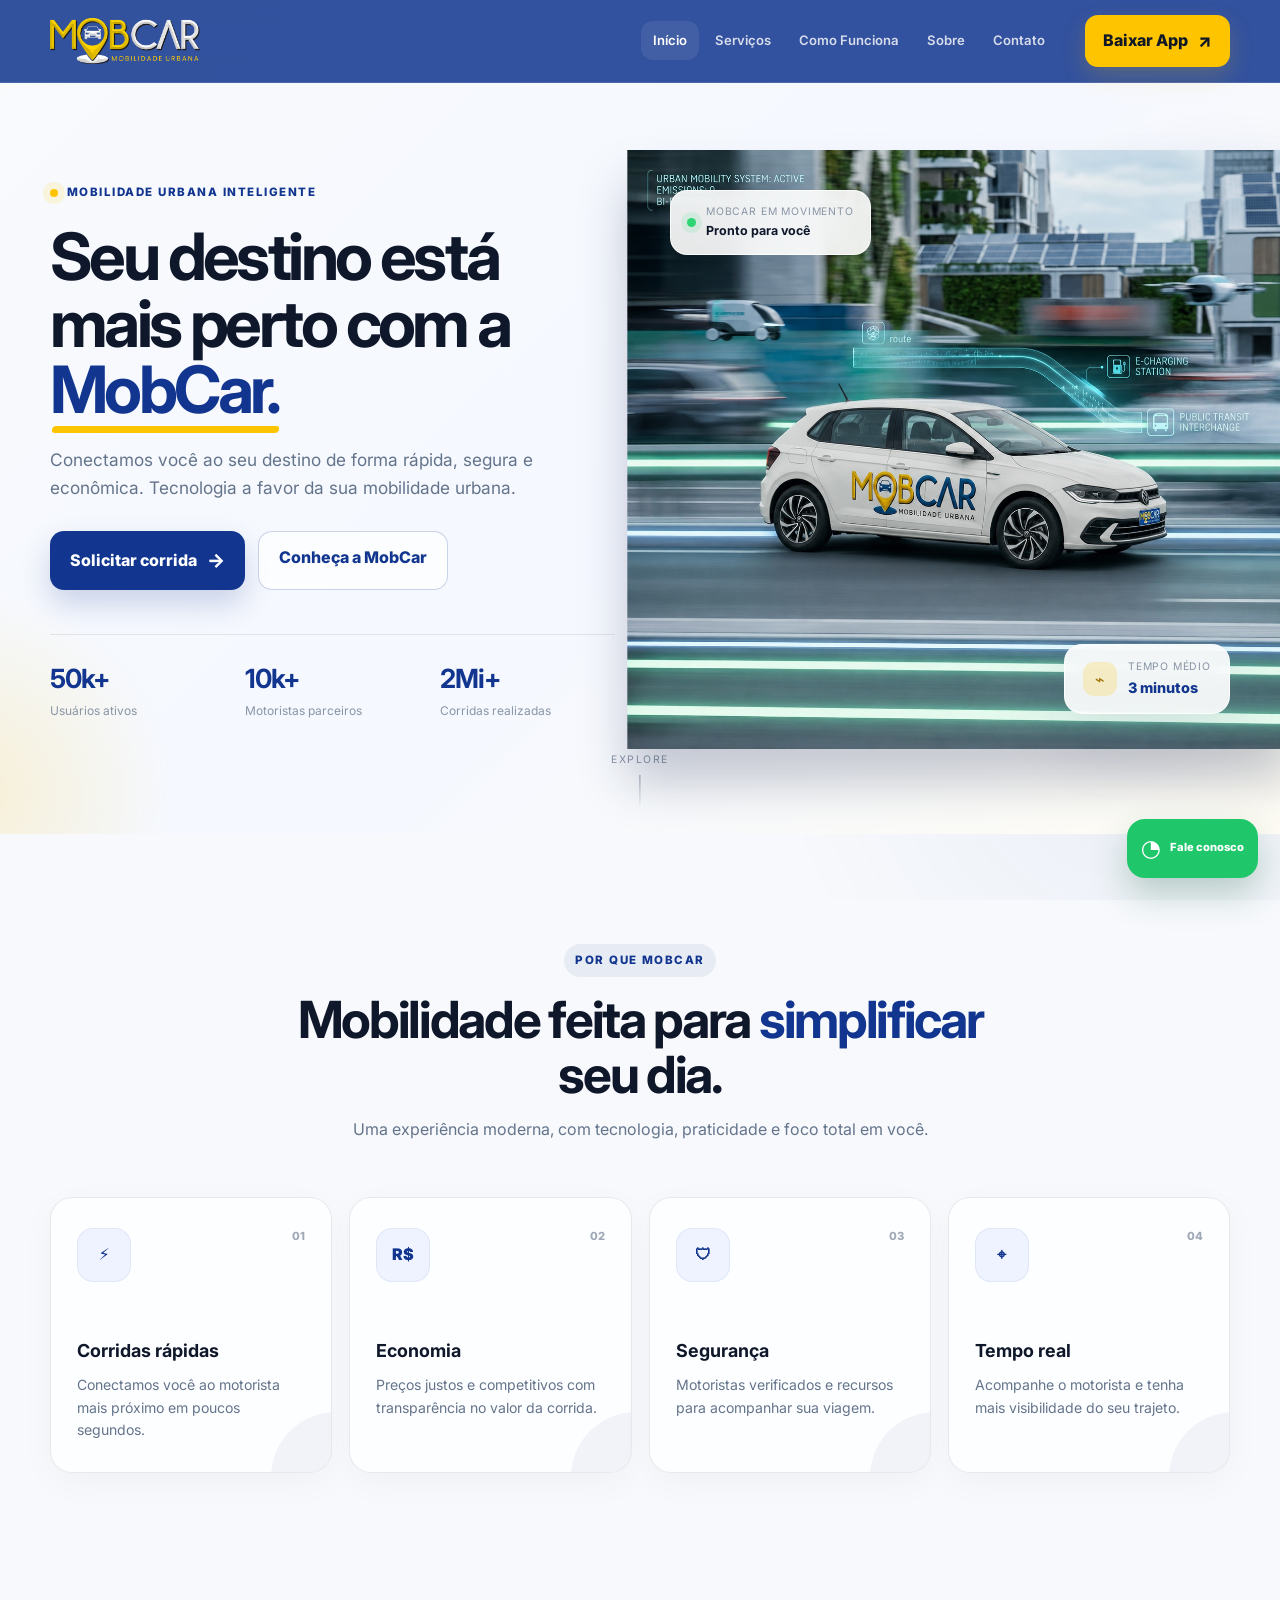
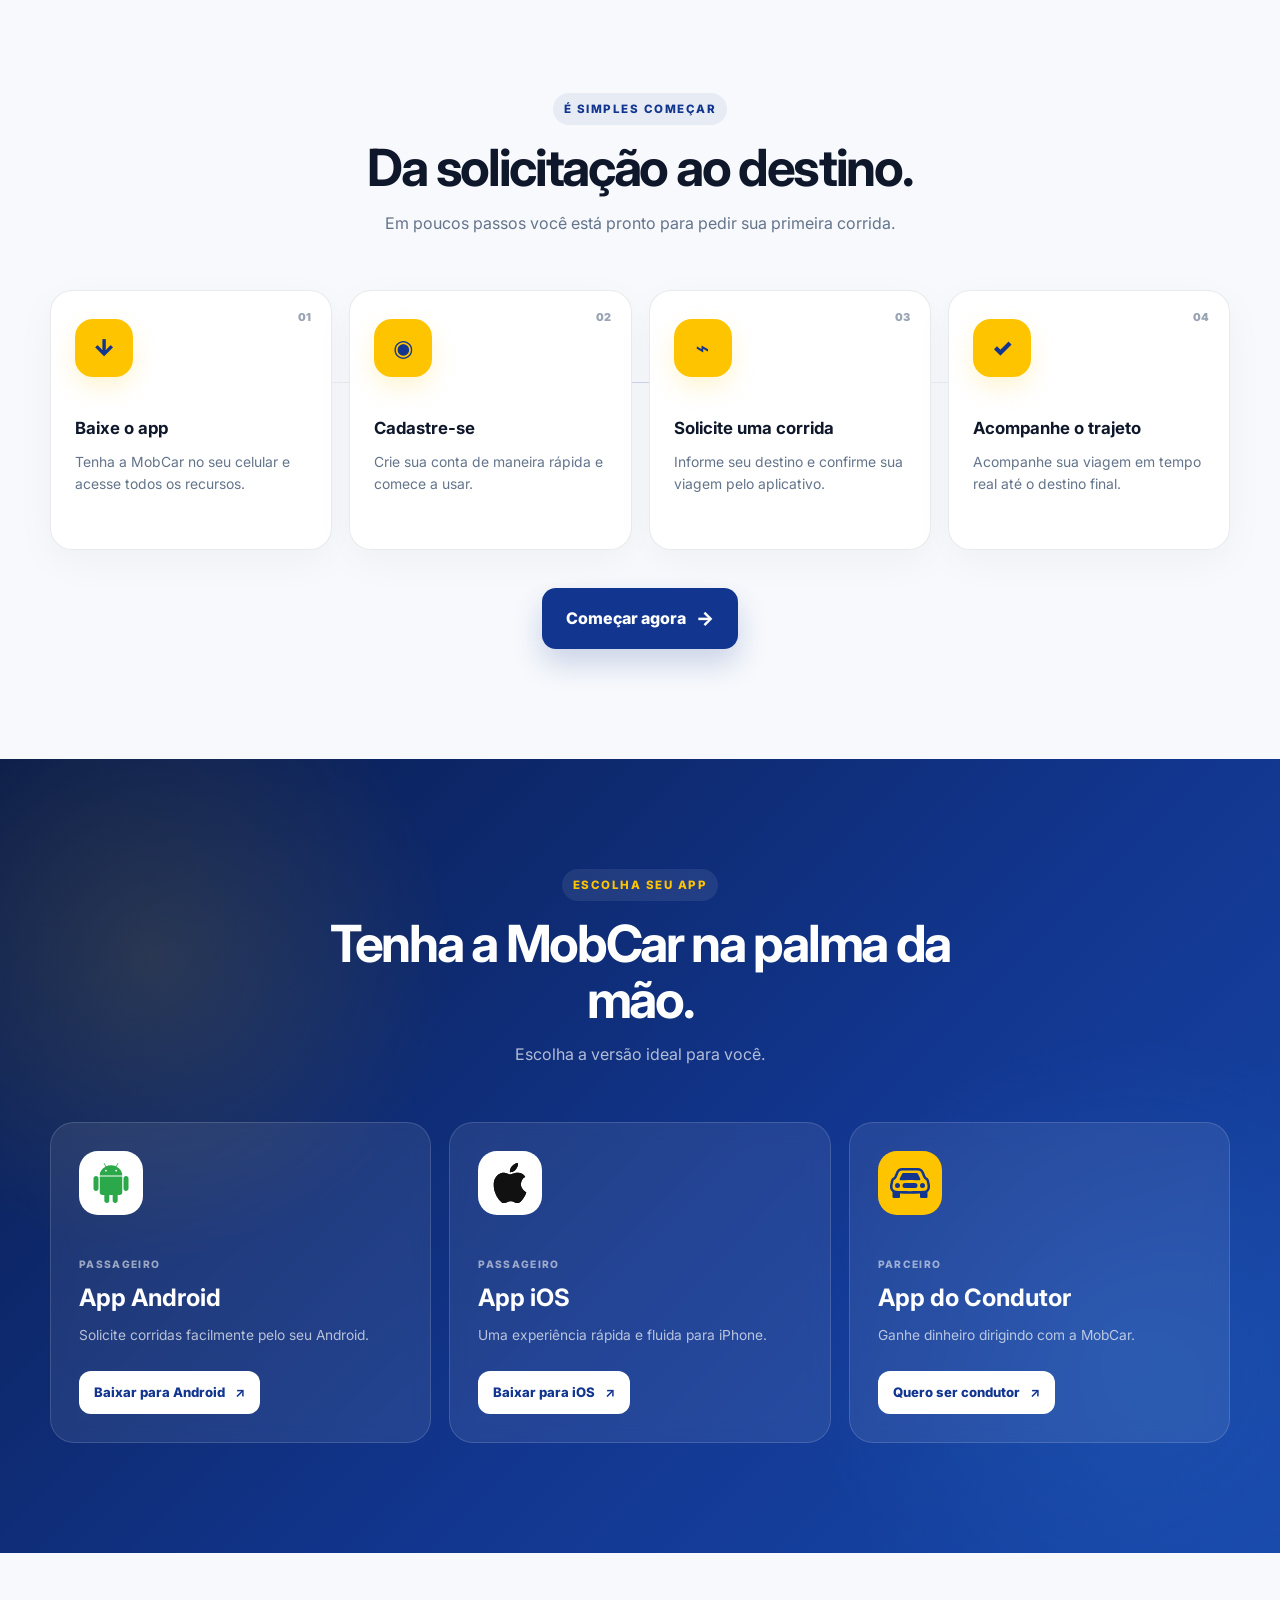
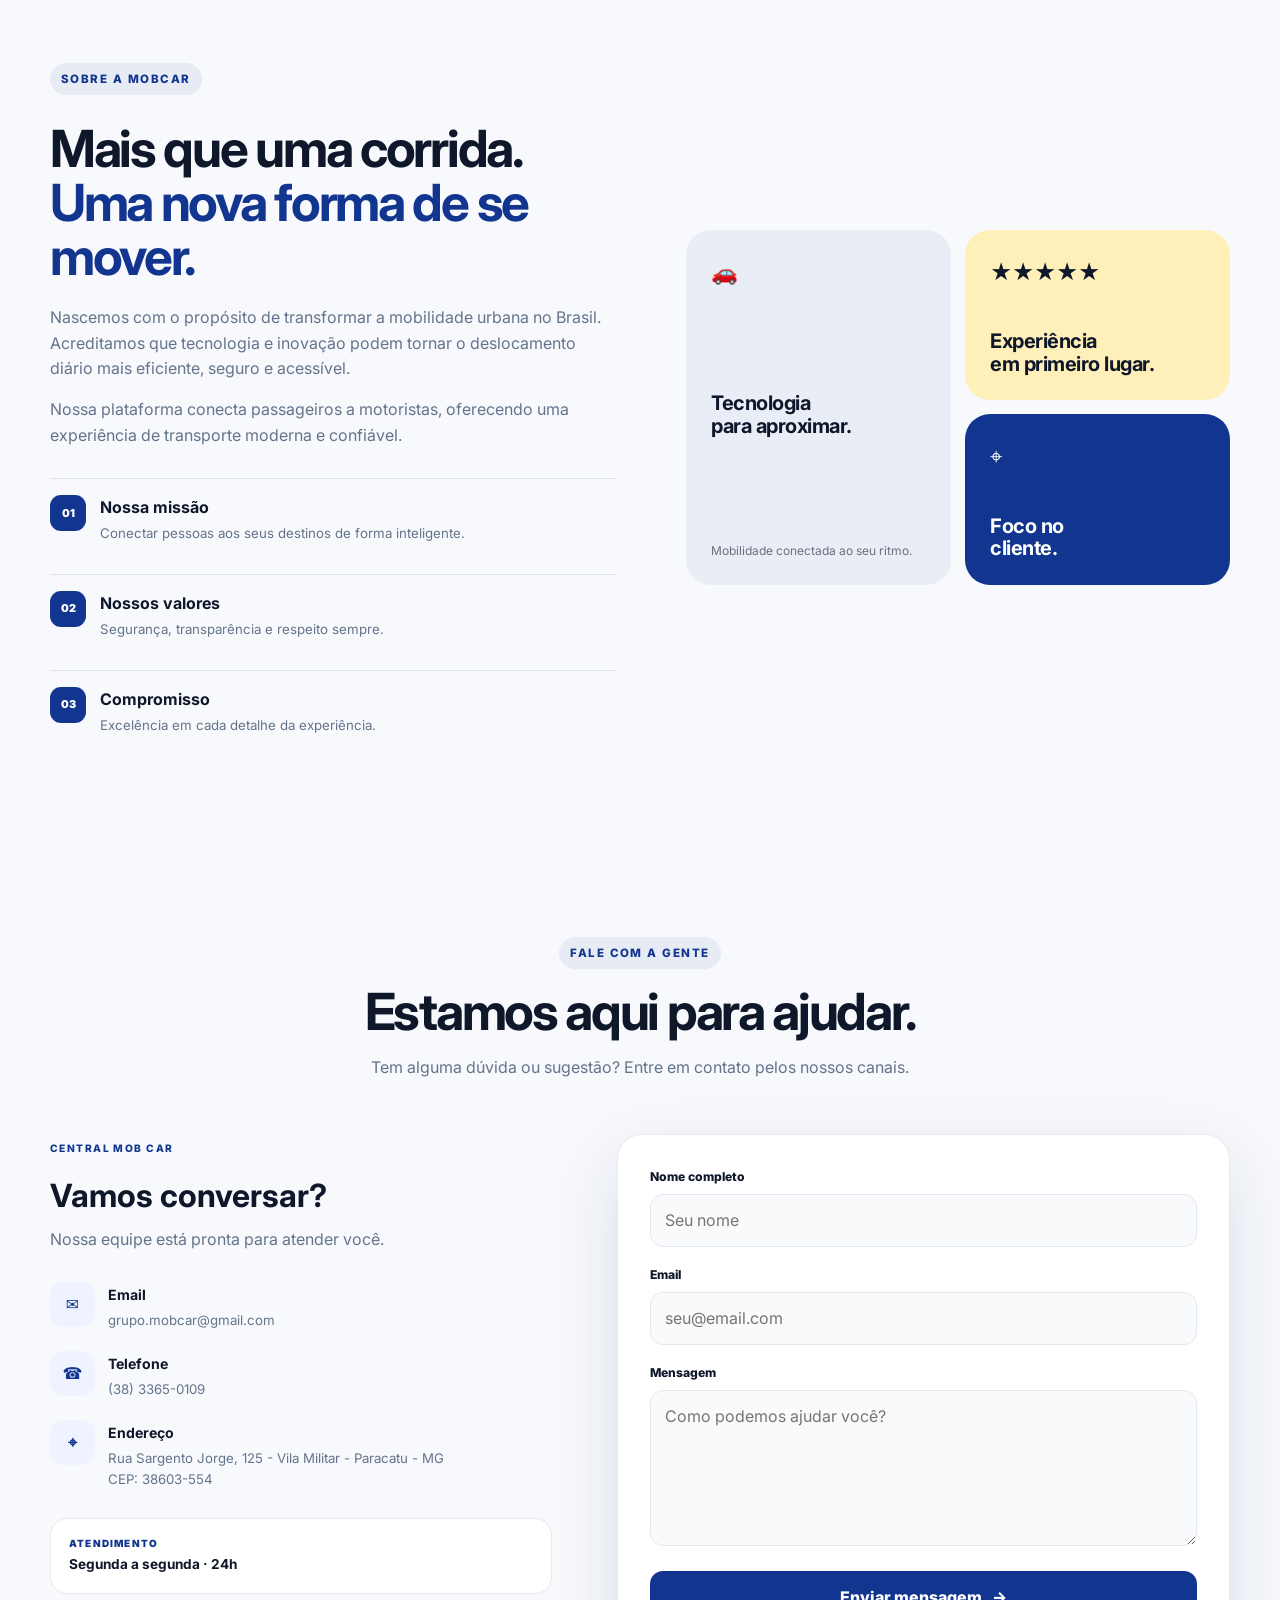
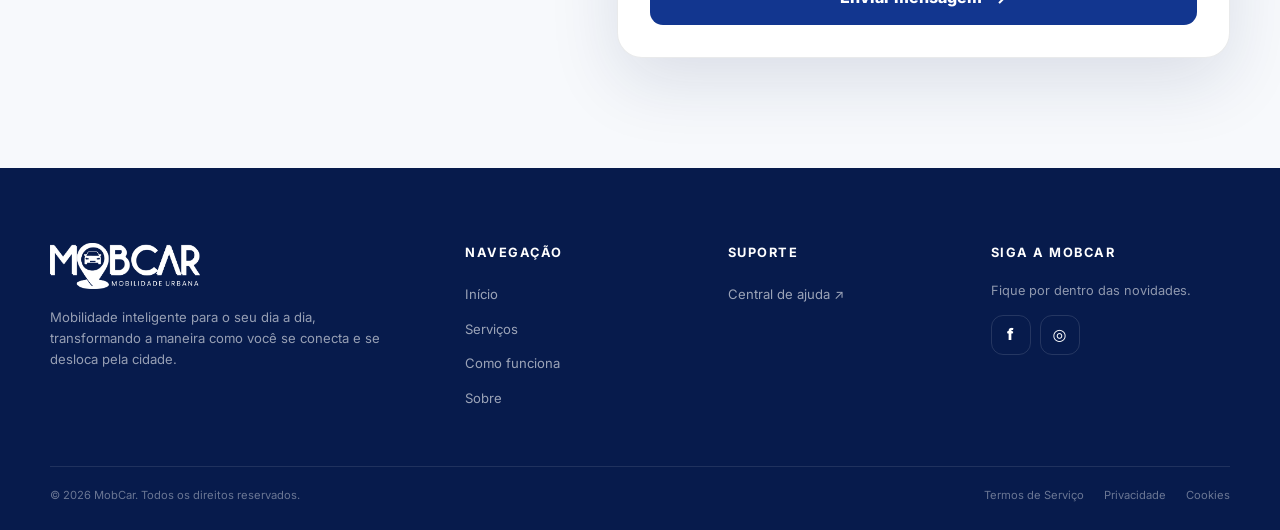
==== commit 59df1f68: "Atualização da logo do rodaper" ====
--- a/index.html
+++ b/index.html
@@ -330,7 +330,7 @@
         <div class="rodape-topo">
             <div class="marca-rodape">
                 <a class="logotipo-invertido" href="#inicio">
-                    <img src="imagens/logo-mobcar.png" alt="MobCar Mobilidade Urbana">
+                    <img src="imagens/logo-mobcar.png.png" alt="MobCar Mobilidade Urbana">
                 </a>
                 <p>Mobilidade inteligente para o seu dia a dia, transformando a maneira como você se conecta e se desloca pela cidade.</p>
             </div>
